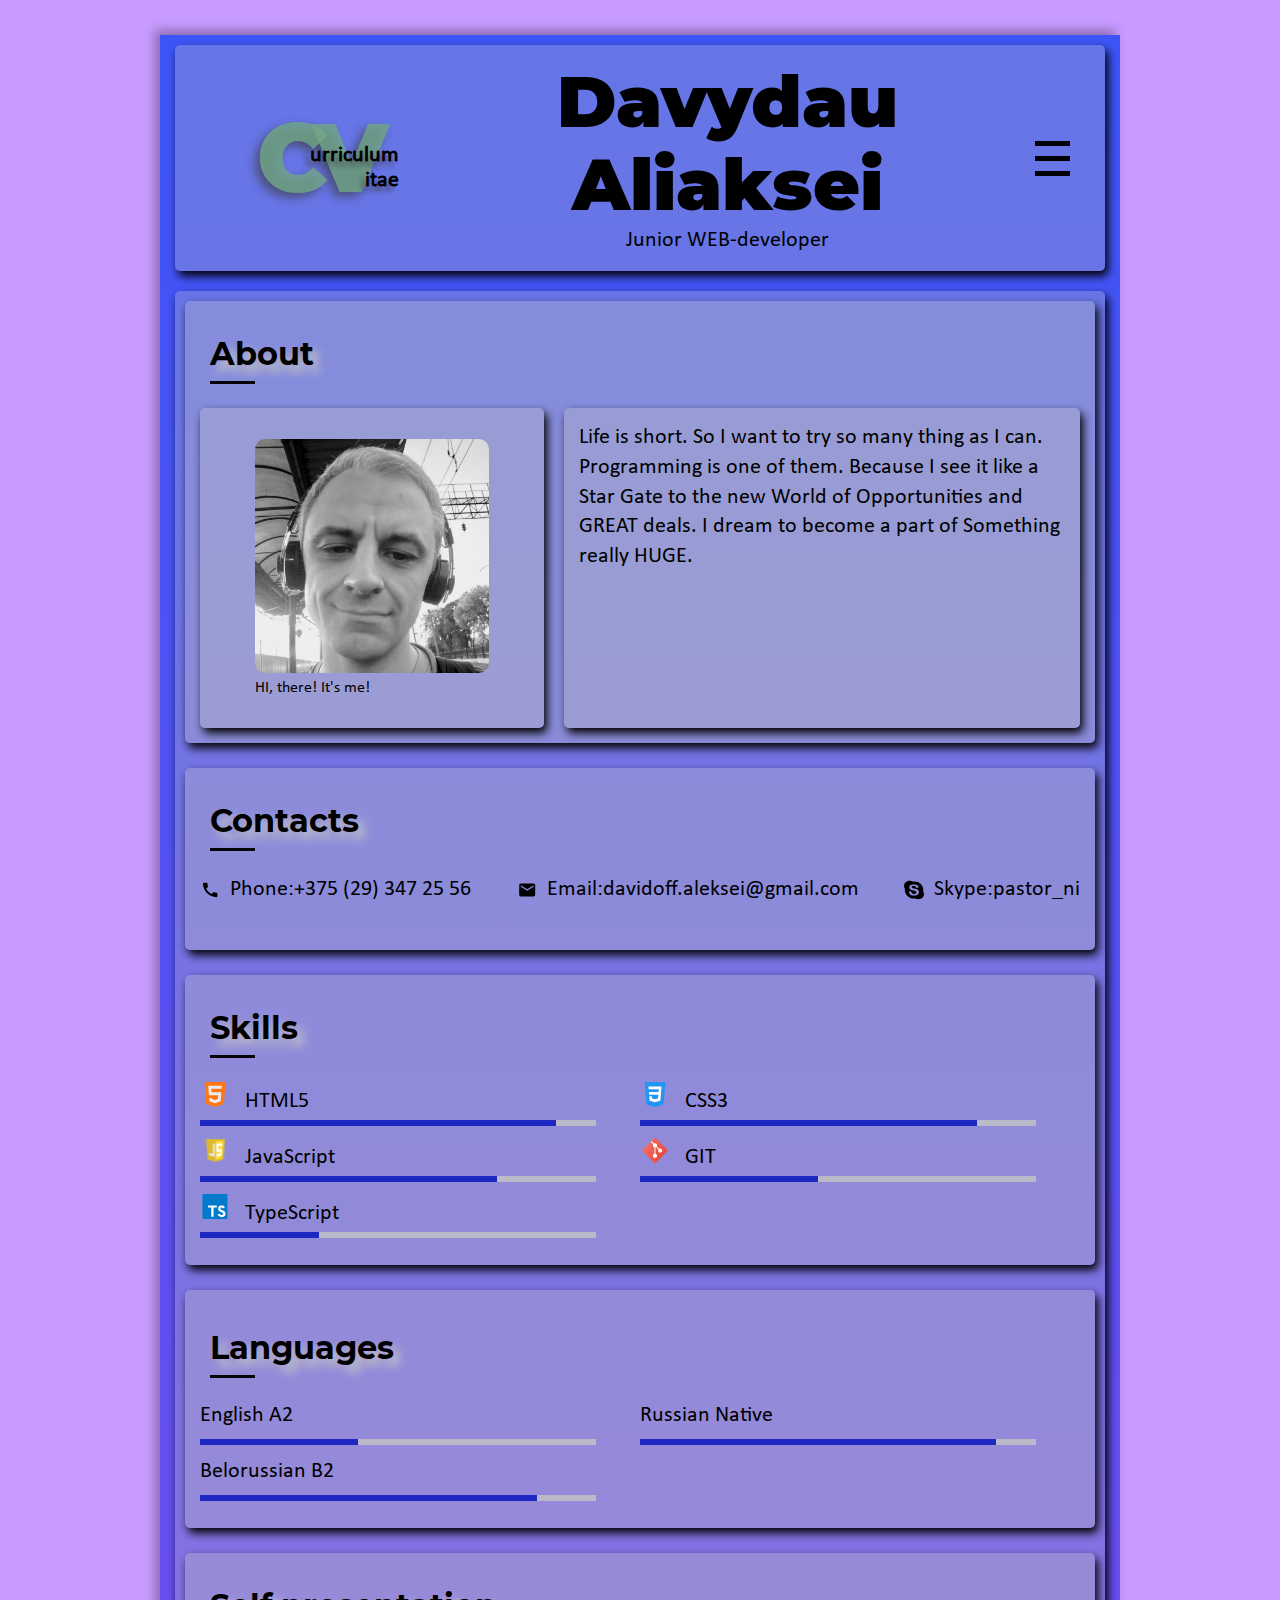
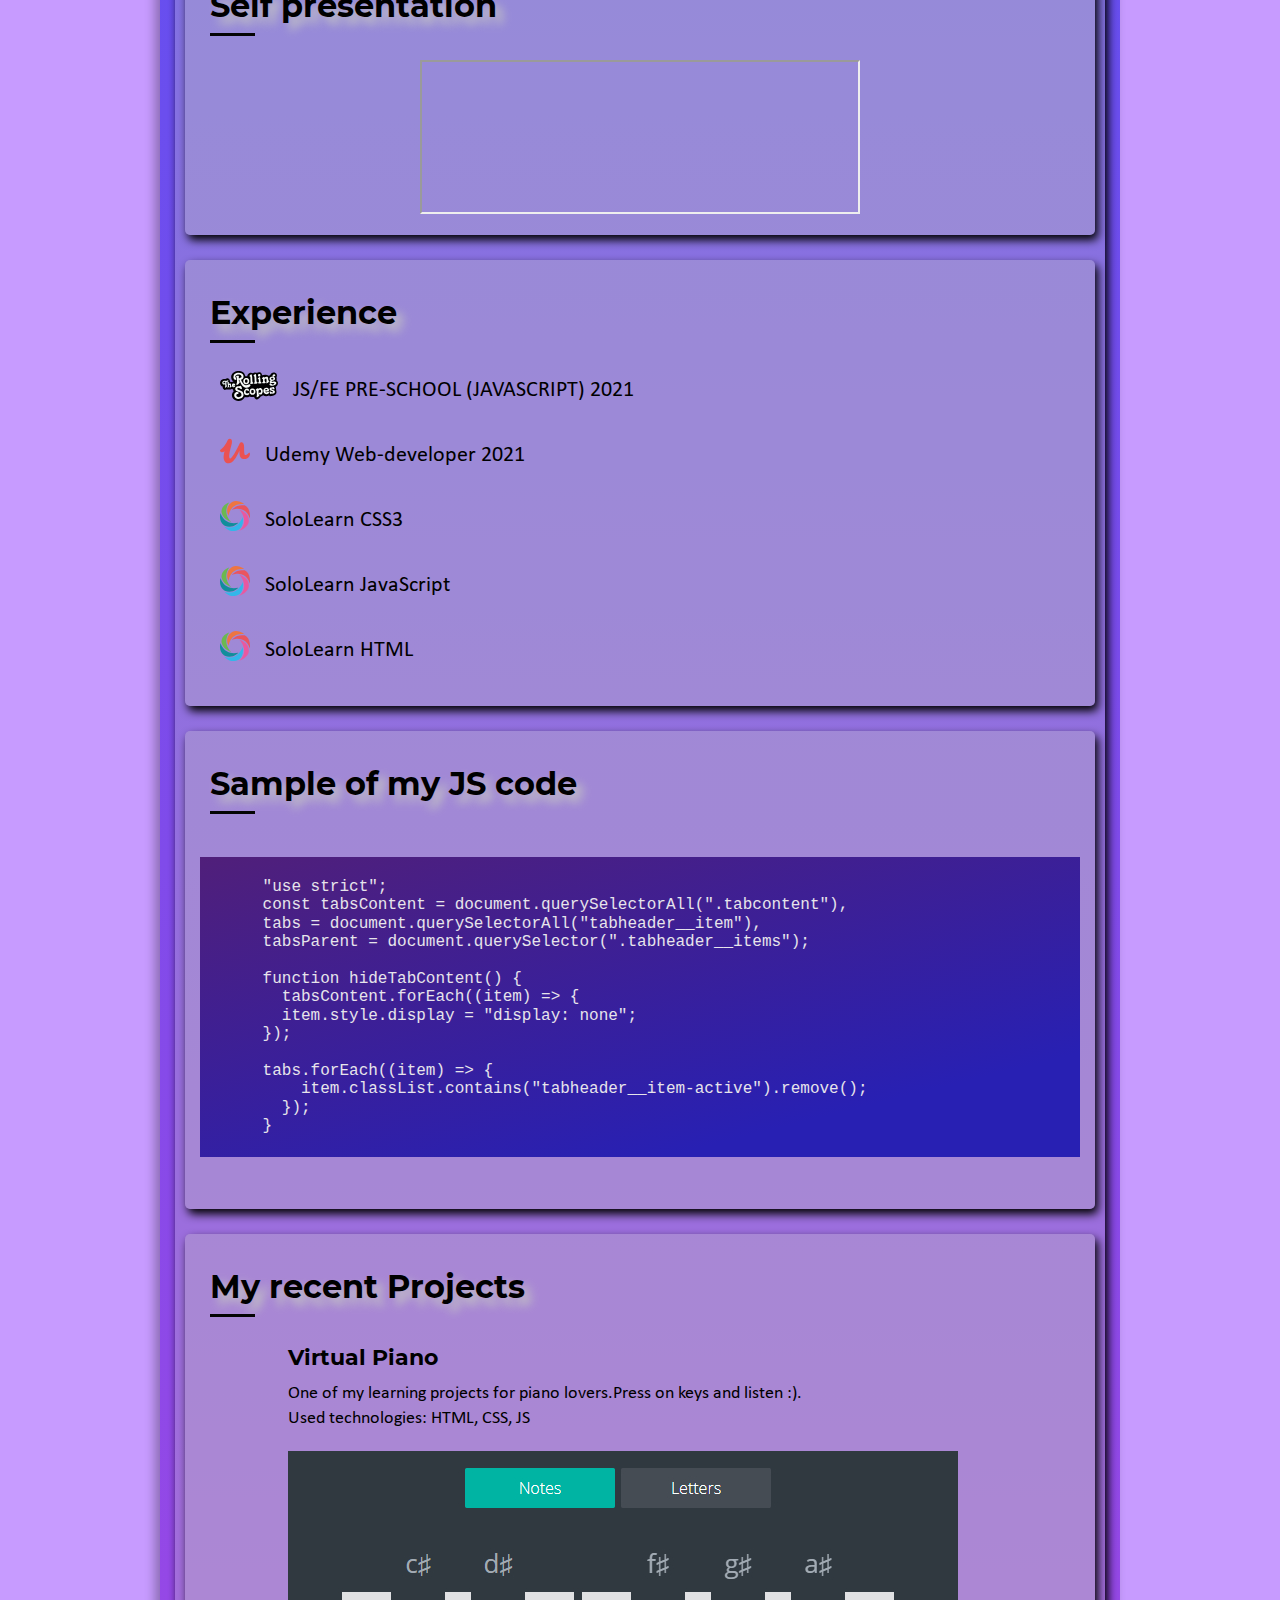
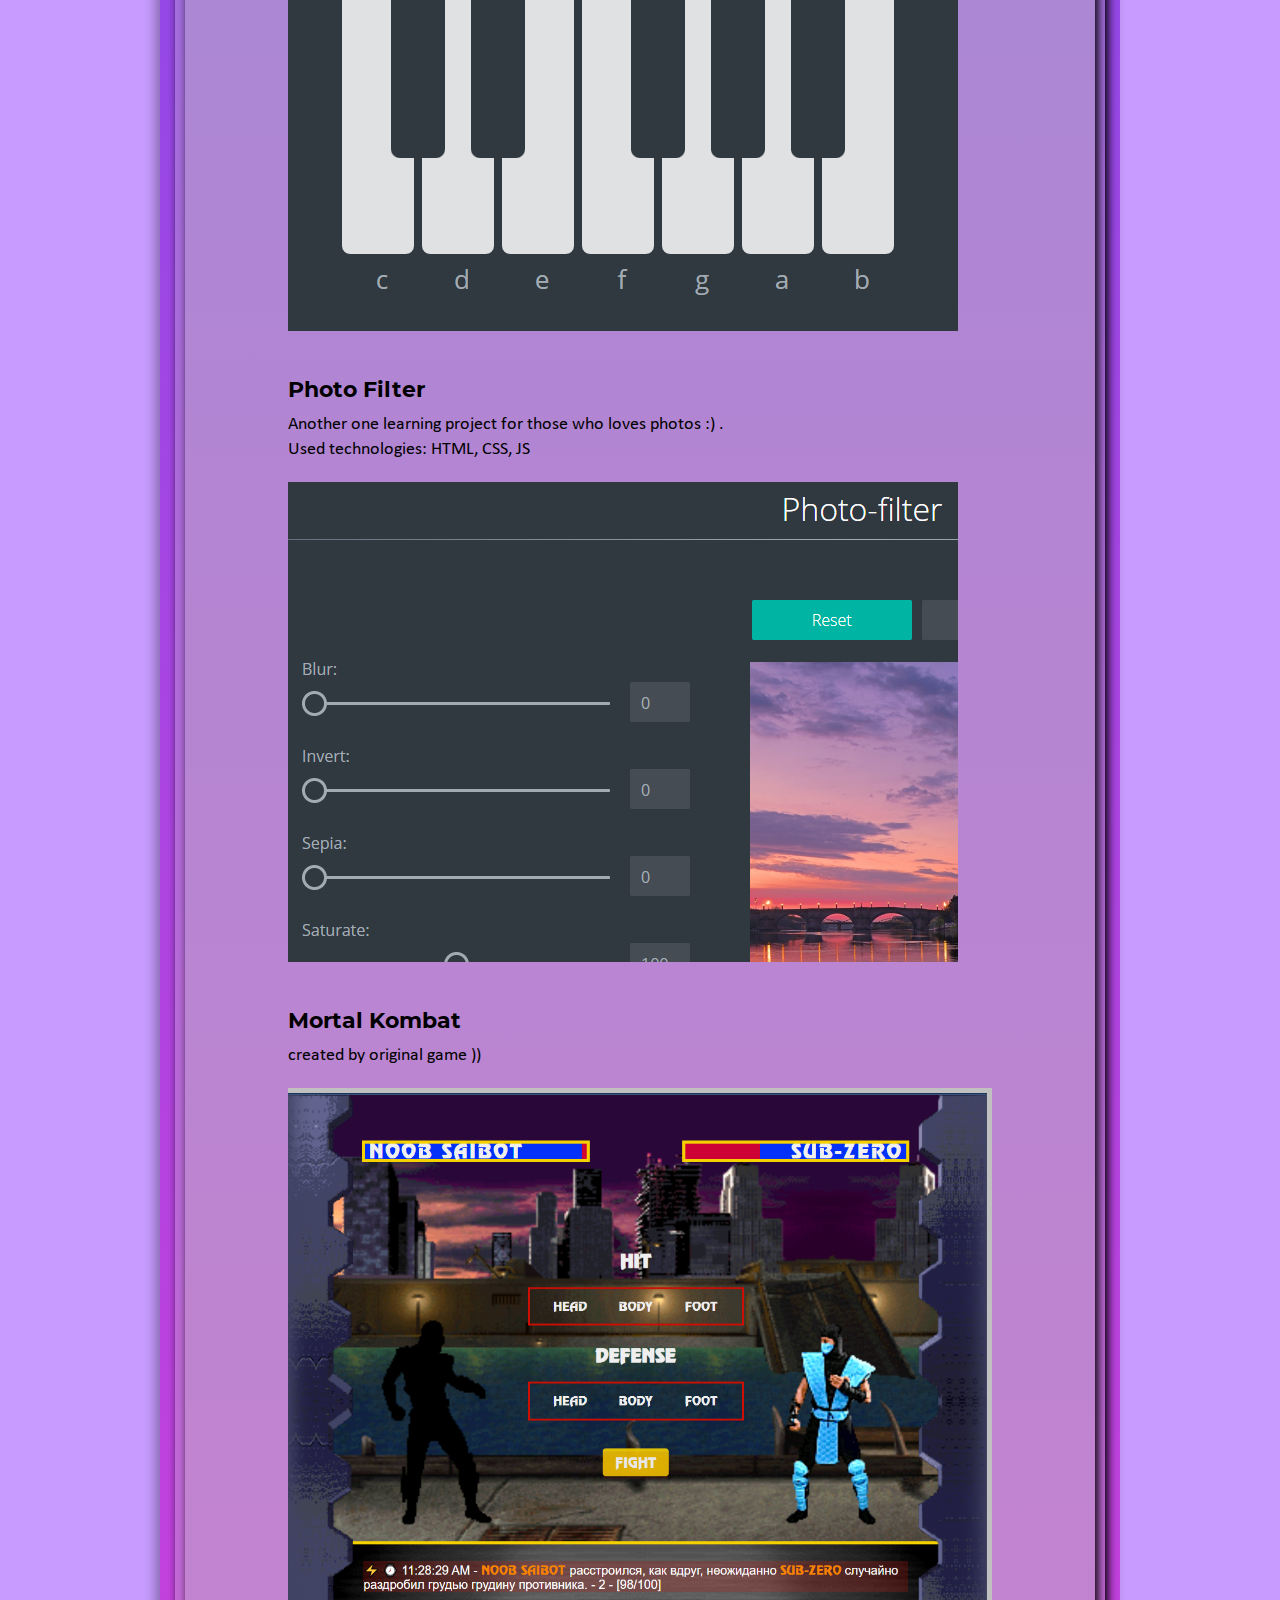
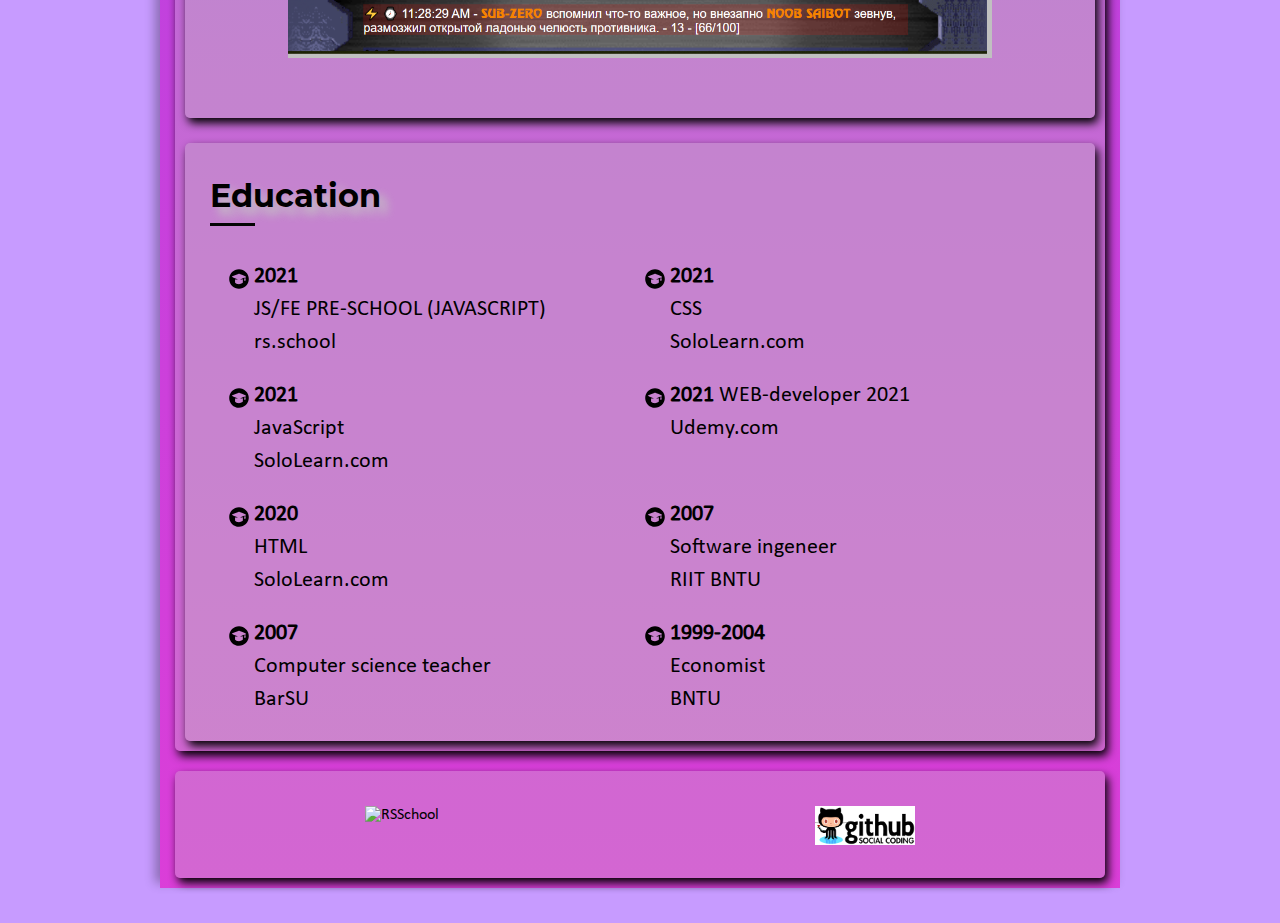
==== index.html @ 76b81a3f "fix: fix smooth behavior of html and add a new project to portfolio" ====
<!DOCTYPE html>
<html lang="en">

<head>
  <meta charset="UTF-8">
  <meta http-equiv="X-UA-Compatible" content="IE=edge">
  <meta name="viewport" content="width=device-width, initial-scale=1.0">
  <link rel="stylesheet" href="css/fonts.css">
  <link rel="stylesheet" href="css/normalize.css">
  <link rel="stylesheet" href="css/style.css">
  <link rel="stylesheet" href="css/gradient-dark.min.css">
  <title>Curriculum Vitae</title>

</head>

<body>
  <div class="content">
    <header class="header block">
      <div class="header__logo logo">
        <div class="logo__logo" id="home">CV</div>
        <div class="logo__wrapper">
          <div class="logo__text">urriculum</div>
          <div class="logo__text">itae</div>
        </div>
      </div>
      <div class="header__wrapper">
        <h1 class="cv__name">Davydau Aliaksei</h1>
        <div class="cv__position">Junior WEB-developer</div>
      </div>
      <div class="burger">
        <div class="burger__line" id="up"></div>
        <div class="burger__line" id="mid"></div>
        <div class="burger__line" id="down"></div>
      </div>
      <div class="layer hide">
        <nav class="nav">
          <ul class="nav-menu menu">
            <li class="menu__item"><a href="#about" class="menu__link">About</a></li>
            <li class="menu__item"><a href="#contacts" class="menu__link">Contacts</a></li>
            <li class="menu__item"><a href="#skills" class="menu__link">Skills</a></li>
            <li class="menu__item"><a href="#lang" class="menu__link">Languages</a></li>
            <li class="menu__item"><a href="#video" class="menu__link">Self-presentation</a></li>
            <li class="menu__item"><a href="#exp" class="menu__link">Experience</a></li>
            <li class="menu__item"><a href="#sample" class="menu__link">Sample of my code</a></li>
            <li class="menu__item"><a href="#projects" class="menu__link">My projects</a></li>
            <li class="menu__item"><a href="#edu" class="menu__link">Education</a></li>
            
          </ul>
        </nav>
      </div>
    </header>
    <div class="content__wrapper">
      <main class="main block">

        <section class="about block" id="about">
          <h2>About</h2>
          <div class="about__wrapper">
            <div class="about__photo block">
              <figure>
                <img src="./assets/img/photo.jpg" alt="candidate photo" class="photo">
                <figcaption>HI, there! It's me!</figcaption>
                </figure>
            </div>
            <div class="about__text block">
              Life is short. So I want to try so many thing as I can.
              Programming is one of them. Because I see it like a Star Gate to the new World of Opportunities and GREAT
              deals. I dream to become a part of Something really HUGE.
            </div>
          </div>
        </section>
        <section class="contacts block" id="contacts">
          <h2>Contacts</h2>
          <div class="contacts__content">
            <ul class="contacts__list">
              <li class="contacts__item">
                <img src="./assets/svg/contacts/mdi_call.svg" alt="Phone">
                Phone: 
                <a href="callto:375293472556">+375 (29) 347 25 56</a>
              </li>
              <li class="contacts__item"> <img src="./assets/svg/contacts/mdi_mail.svg" alt="Email">Email:<a
                  href="mailto:davidoff.aleksei@gmail.com">davidoff.aleksei@gmail.com</a></li>
              <li class="contacts__item"> <img src="./assets/img/contacts/skype.svg" alt="skype"> Skype: <a
                  href="skype:pastor_ni">pastor_ni</a></li>
            </ul>
          </div>
        </section>
        <section class="skills block" id="skills">
          <h2>Skills</h2>
          <ul class="skills__list">
            <li class="skills__item">
              <div class="skills__name">
                <img src="./assets/svg/skills/HTML5.svg" alt="HTML">
                HTML5
              </div>
              <div class="skills__box">
                <div class="skills__progress" id="HTML"></div>
              </div>
            </li>
            <li class="skills__item">
              <div class="skills__name">
                <img src="./assets/svg/skills/css3.svg" alt="CSS"> CSS3
              </div>
              <div class="skills__box">
                <div class="skills__progress" id="CSS"></div>
              </div>
            </li>
            <li class="skills__item">
              <div class="skills__name">
                <img src="./assets/svg/skills/javascript.svg" alt="JavaScript"> JavaScript
              </div>
              <div class="skills__box">
                <div class="skills__progress" id="JS"></div>
              </div>
            </li>
            <li class="skills__item">
              <div class="skills__name">
                <img src="./assets/svg/skills/git.svg" alt="git"> GIT
              </div>
              <div class="skills__box">
                <div class="skills__progress" id="GIT"></div>
              </div>
            </li>
            <li class="skills__item">
              <div class="skills__name">
                <img src="./assets/svg/skills/typescript-icon.svg" alt="TypeSript">
                TypeScript
              </div>
              <div class="skills__box">
                <div class="skills__progress" id="TS"></div>
              </div>
            </li>
          </ul>
        </section>
        <section class="lang block" id="lang">
          <h2 class="lang">Languages</h2>
          <ul class="lang__list">
            <li class="lang__item">
              <div class="lang__name">
                English A2
              </div>
              <div class="lang__box">
                <div class="lang__progress" id="eng">
                </div>
              </div>
            </li>
            <li class="lang__item">
              <div class="lang__name">
                Russian Native
              </div>
              <div class="lang__box">
                <div class="lang__progress" id="rus">
                </div>
              </div>
            </li>
            <li class="lang__item">
              <div class="lang__name">
                Belorussian B2
              </div>
              <div class="lang__box">
                <div class="lang__progress" id="by">
                </div>
              </div>
            </li>
          </ul>
        </section>
        <div class="video block" id="video">
          <h2>Self presentation</h2>
          <div class="video__wrapper">
            <iframe src="https://www.youtube.com/embed/jfCwBzYRBTM" title="YouTube video player"
              allow="accelerometer; autoplay; clipboard-write; encrypted-media; gyroscope; picture-in-picture"
              allowfullscreen class="video__player"></iframe>
          </div>
        </div>
        <section class="exp block" id="exp">
          <h2>Experience</h2>
          <ul class="exp__list">
            <li class="exp__item">
              <div class="exp__logo"><a href="https://app.rs.school/certificate/i8wdu89i">
                  <img src="./assets/svg/exp/RSSchool.svg" alt="Rolling Scopes School">
                </a></div>
              <div class="exp__descr">
                <a href="https://app.rs.school/certificate/i8wdu89i">
                  JS/FE PRE-SCHOOL (JAVASCRIPT)
                  2021</a>
              </div>
            </li>
            <li class="exp__item">
              <div class="exp__logo">
                <a href="https://www.udemy.com/certificate/UC-ecabe547-5f24-4ce6-9151-622a8b818168/">
                  <img src="./assets/svg/exp/udemy-icon.svg" alt="Udemy"></a></div>
              <div class="exp__descr">
                <a href="https://www.udemy.com/certificate/UC-ecabe547-5f24-4ce6-9151-622a8b818168/">Udemy Web-developer 2021</a>
              </div>
            </li>
            <li class="exp__item">
              <div class="exp__logo"><a href="https://www.sololearn.com/Certificate/1023-1454521/jpg/">
                  <img src="./assets/svg/exp/sololearn.svg" alt="SoloLearn"></a></div>
              <div class="exp__descr">
                <a href="https://www.sololearn.com/Certificate/1023-1454521/jpg/">
                  SoloLearn CSS3</a>
              </div>
              </li>
              <li class="exp__item">
                <div class="exp__logo"><a href="https://www.sololearn.com/certificates/course/en/1454521/1024/landscape/png">
                    <img src="./assets/svg/exp/sololearn.svg" alt="SoloLearn"></a></div>
                <div class="exp__descr">
                  <a href="https://www.sololearn.com/certificates/course/en/1454521/1024/landscape/png">
                    SoloLearn JavaScript</a>
                </div>
                </li>
                <li class="exp__item">
                <div class="exp__logo"><a href="https://www.sololearn.com/Certificate/1014-1454521/jpg/">
                    <img src="./assets/svg/exp/sololearn.svg" alt="SoloLearn"></a></div>
                <div class="exp__descr">
                  <a href="https://www.sololearn.com/Certificate/1014-1454521/jpg/">
                    SoloLearn HTML</a>
                </div>
            </li>
            </ul>
        </section>
        <section class="example block" id="sample">
          <h2>Sample of my JS code</h2>
          <div class="my-code">
            <pre>
  <code class="hljs">
      "use strict";
      const tabsContent = document.querySelectorAll(".tabcontent"),
      tabs = document.querySelectorAll("tabheader__item"),
      tabsParent = document.querySelector(".tabheader__items");
      
      function hideTabContent() {
        tabsContent.forEach((item) => {
        item.style.display = "display: none";
      });
      
      tabs.forEach((item) => {
          item.classList.contains("tabheader__item-active").remove();
        });
      }
  </code>
  </pre>
          </div>
        </section>
        <section class="projects block" id="projects">
          <h2>My recent Projects</h2>
          <div class="project__card">
            <h3 class="project__name">Virtual Piano</h3>
            <div class="project__descr">One of my learning projects for piano lovers.Press on keys and listen :). <br>
              Used technologies: HTML, CSS, JS</div>
            <div class="project__screenshot">
              <a href="https://rolling-scopes-school.github.io/davidoff-a-JSFE2021Q1/virtual-piano/
">
                <img src="./assets/img/projects/vp.png" alt="virtual piano" class="project__img">
              </a>
            </div>
          </div>
          <div class="project__card">
            <h3 class="project__name">Photo Filter</h3>
            <div class="project__descr">Another one learning project for those who loves photos :) . <br> Used
              technologies: HTML, CSS, JS</div>
            <div class="project__screenshot">
              <a href="https://rolling-scopes-school.github.io/davidoff-a-JSFE2021Q1/photo-filter/">
                <img src="./assets/img/projects/pf.png" alt="Photo Filter" class="project__img">
              </a>
            </div>
          </div>
          <div class="project__card">
            <h3 class="project__name">Mortal Kombat</h3>
            <div class="project__descr">created by original game ))</div>
            <div class="project__screenshot">
              <a href="https://mortal-kombat-davidoff-a.netlify.app/">
                <img src="./assets/img/projects/mk.png" alt="online fighting Mortal Kombat" class="project__img">
              </a>
            </div>
          </div>
        </section>
        <section class="edu block" id="edu">
          <h2>Education</h2>
          <ul class="edu__list">
            <li class="edu__item">
              <span>2021</span> <br>
              JS/FE PRE-SCHOOL (JAVASCRIPT) <br>
              <a href="https://rs.school/">rs.school</a>
            </li>
            <li class="edu__item">
              <span>2021</span> <br>
              CSS <br>
              <a href="SoloLearn.com">SoloLearn.com</a>
            </li>
            <li class="edu__item">
              <span>2021</span> <br>
              JavaScript <br>
              <a href="SoloLearn.com">SoloLearn.com</a>
            </li>
            <li class="edu__item">
              <span>2021</span>
              WEB-developer 2021 <br>
              <a href="udemy.com">Udemy.com</a>
            </li>
            <li class="edu__item">
              <span>2020</span><br>
              HTML <br>
              <a href="SoloLearn.com">SoloLearn.com</a>
            </li>
            <li class="edu__item">
              <span>2007</span><br>
              Software ingeneer <br>
              RIIT BNTU
            </li>
            <li class="edu__item">
              <span>2007</span><br>
              Computer science teacher <br>
              <a href="https://barsu.by/">BarSU</a>
            </li>
            <li class="edu__item">
              <span>1999-2004</span><br>
              Economist <br>
              <a href="http://www.bntu.by/">BNTU</a>
            </li>
          </ul>
        </section>

      </main>
    </div>

    <footer class="footer block">
      <div class="footer__wrapper">
        <div class="social">
          <a href="https://rs.school/js/">
            <img src="https://rs.school/images/rs_school_js.svg" alt="RSSchool">
          </a>
        </div>
        <div class="social">
          <a href="https://github.com/davidoff-a">
            <img src="./assets/img/github.png" alt="github davidoff profile">
          </a>
        </div>
      </div>
    </footer>
  </div>
  <div class="back hide">
    <a href="#home">
      <img src="./assets/img/up-arrow.png" alt="arrow">
    </a>
  </div>
  <script src="https://cdnjs.cloudflare.com/ajax/libs/highlight.js/11.2.0/highlight.min.js"></script>
  <!-- and it's easy to individually load additional languages -->
  <script src="https://cdnjs.cloudflare.com/ajax/libs/highlight.js/11.2.0/languages/go.min.js"></script>
  <script>hljs.highlightAll();</script>
  <script src="./js/app.js"></script>
</body>

</html>
---- css/fonts.css ----
/* montserrat-regular - latin */
@font-face {
  font-family: 'Montserrat';
  font-style: normal;
  font-weight: 400;
  src: url('../assets/fonts/montserrat-v18-latin-regular.eot'); /* IE9 Compat Modes */
  src: local(''),
       url('../assets/fonts/montserrat-v18-latin-regular.eot?#iefix') format('embedded-opentype'), /* IE6-IE8 */
       url('../assets/fonts/montserrat-v18-latin-regular.woff2') format('woff2'), /* Super Modern Browsers */
       url('../assets/fonts/montserrat-v18-latin-regular.woff') format('woff'), /* Modern Browsers */
       url('../assets/fonts/montserrat-v18-latin-regular.ttf') format('truetype'), /* Safari, Android, iOS */
       url('../assets/fonts/montserrat-v18-latin-regular.svg#Montserrat') format('svg'); /* Legacy iOS */
}
/* montserrat-500 - latin */
@font-face {
  font-family: 'Montserrat';
  font-style: normal;
  font-weight: 500;
  src: url('../assets/fonts/montserrat-v18-latin-500.eot'); /* IE9 Compat Modes */
  src: local(''),
       url('../assets/fonts/montserrat-v18-latin-500.eot?#iefix') format('embedded-opentype'), /* IE6-IE8 */
       url('../assets/fonts/montserrat-v18-latin-500.woff2') format('woff2'), /* Super Modern Browsers */
       url('../assets/fonts/montserrat-v18-latin-500.woff') format('woff'), /* Modern Browsers */
       url('../assets/fonts/montserrat-v18-latin-500.ttf') format('truetype'), /* Safari, Android, iOS */
       url('../assets/fonts/montserrat-v18-latin-500.svg#Montserrat') format('svg'); /* Legacy iOS */
}
/* montserrat-600 - latin */
@font-face {
  font-family: 'Montserrat';
  font-style: normal;
  font-weight: 600;
  src: url('../assets/fonts/montserrat-v18-latin-600.eot'); /* IE9 Compat Modes */
  src: local(''),
       url('../assets/fonts/montserrat-v18-latin-600.eot?#iefix') format('embedded-opentype'), /* IE6-IE8 */
       url('../assets/fonts/montserrat-v18-latin-600.woff2') format('woff2'), /* Super Modern Browsers */
       url('../assets/fonts/montserrat-v18-latin-600.woff') format('woff'), /* Modern Browsers */
       url('../assets/fonts/montserrat-v18-latin-600.ttf') format('truetype'), /* Safari, Android, iOS */
       url('../assets/fonts/montserrat-v18-latin-600.svg#Montserrat') format('svg'); /* Legacy iOS */
}
/* montserrat-700 - latin */
@font-face {
  font-family: 'Montserrat';
  font-style: normal;
  font-weight: 700;
  src: url('../assets/fonts/montserrat-v18-latin-700.eot'); /* IE9 Compat Modes */
  src: local(''),
       url('../assets/fonts/montserrat-v18-latin-700.eot?#iefix') format('embedded-opentype'), /* IE6-IE8 */
       url('../assets/fonts/montserrat-v18-latin-700.woff2') format('woff2'), /* Super Modern Browsers */
       url('../assets/fonts/montserrat-v18-latin-700.woff') format('woff'), /* Modern Browsers */
       url('../assets/fonts/montserrat-v18-latin-700.ttf') format('truetype'), /* Safari, Android, iOS */
       url('../assets/fonts/montserrat-v18-latin-700.svg#Montserrat') format('svg'); /* Legacy iOS */
}
/* montserrat-800 - latin */
@font-face {
  font-family: 'Montserrat';
  font-style: normal;
  font-weight: 800;
  src: url('../assets/fonts/montserrat-v18-latin-800.eot'); /* IE9 Compat Modes */
  src: local(''),
       url('../assets/fonts/montserrat-v18-latin-800.eot?#iefix') format('embedded-opentype'), /* IE6-IE8 */
       url('../assets/fonts/montserrat-v18-latin-800.woff2') format('woff2'), /* Super Modern Browsers */
       url('../assets/fonts/montserrat-v18-latin-800.woff') format('woff'), /* Modern Browsers */
       url('../assets/fonts/montserrat-v18-latin-800.ttf') format('truetype'), /* Safari, Android, iOS */
       url('../assets/fonts/montserrat-v18-latin-800.svg#Montserrat') format('svg'); /* Legacy iOS */
}
/* montserrat-900 - latin */
@font-face {
  font-family: 'Montserrat';
  font-style: normal;
  font-weight: 900;
  src: url('../assets/fonts/montserrat-v18-latin-900.eot'); /* IE9 Compat Modes */
  src: local(''),
       url('../assets/fonts/montserrat-v18-latin-900.eot?#iefix') format('embedded-opentype'), /* IE6-IE8 */
       url('../assets/fonts/montserrat-v18-latin-900.woff2') format('woff2'), /* Super Modern Browsers */
       url('../assets/fonts/montserrat-v18-latin-900.woff') format('woff'), /* Modern Browsers */
       url('../assets/fonts/montserrat-v18-latin-900.ttf') format('truetype'), /* Safari, Android, iOS */
       url('../assets/fonts/montserrat-v18-latin-900.svg#Montserrat') format('svg'); /* Legacy iOS */
}

@font-face {
    font-family: 'Calibri Regular';
    src: url('../assets/fonts/Calibri.eot');
    src: url('../assets/fonts/Calibri.eot?#iefix') format('embedded-opentype'),
    url('../assets/fonts/Calibri.woff') format('woff'),
    url('../assets/fonts/Calibri.ttf') format('truetype');
    font-weight: normal;
    font-style: normal;
    }

    @font-face {
    font-family: 'Calibri Bold';
    src: url('../assets/fonts/Calibri-Bold.eot');
    src: url('../assets/fonts/Calibri-Bold.eot?#iefix') format('embedded-opentype'),
    url('../assets/fonts/Calibri-Bold.woff') format('woff'),
    url('../assets/fonts/Calibri-Bold.ttf') format('truetype');
    font-weight: normal;
    font-style: normal;
    }
---- css/style.css ----
* {
  font-family: "Calibri Regular", sans-serif;
  -webkit-box-sizing: border-box;
          box-sizing: border-box;
}

html {
  scroll-behavior: smooth;
}

ul {
  list-style-type: none;
}

h1,
h2,
h3,
h4,
h5,
h6,
ul,
ol,
pre {
  margin: 0;
  padding: 0;
}

code {
  max-width: 100%;
  overflow: auto;
}

code,
pre,
pre code {
  white-space: pre-wrap;
  word-break: break-all;
}

h2 {
  position: relative;
  margin: 20px 10px 35px 10px;
  font-family: Montserrat;
  font-size: 32px;
  text-shadow: 7px 7px 10px #c4c4c4;
}

h2:before {
  content: "";
  position: absolute;
  top: 45px;
  left: 0;
  width: 45px;
  height: 3px;
  background-color: #040404;
}

@media (max-width: 500px) {
  h2:before {
    display: none;
  }
}

a {
  color: black;
  text-decoration: none;
}

body {
  background-color: rgba(162, 89, 255, 0.6);
  padding: 35px;
  min-height: 100vh;
}

.content {
  display: -webkit-box;
  display: -ms-flexbox;
  display: flex;
  -webkit-box-orient: vertical;
  -webkit-box-direction: normal;
      -ms-flex-direction: column;
          flex-direction: column;
  -webkit-box-pack: justify;
      -ms-flex-pack: justify;
          justify-content: space-between;
  background: -webkit-gradient(linear, left top, left bottom, from(rgba(3, 56, 244, 0.71)), to(rgba(224, 37, 206, 0.79)));
  background: linear-gradient(rgba(3, 56, 244, 0.71), rgba(224, 37, 206, 0.79));
  min-height: 100%;
  max-width: 960px;
  margin: 0 auto;
  min-width: 320px;
  -webkit-box-shadow: -5px -5px 10px rgba(0, 0, 0, 0.3);
          box-shadow: -5px -5px 10px rgba(0, 0, 0, 0.3);
}

.block {
  background: rgba(196, 196, 196, 0.3);
  border-radius: 5px;
  padding: 15px;
  -webkit-box-shadow: 3px 5px 10px #000;
          box-shadow: 3px 5px 10px #000;
}

.main {
  -webkit-box-flex: 1;
      -ms-flex: 1 1 85%;
          flex: 1 1 85%;
  margin: 10px 15px;
  height: 100%;
  padding: 10px;
}

.header {
  display: -webkit-box;
  display: -ms-flexbox;
  display: flex;
  -webkit-box-pack: justify;
      -ms-flex-pack: justify;
          justify-content: space-between;
  -webkit-box-align: center;
      -ms-flex-align: center;
          align-items: center;
  -webkit-box-flex: 0;
      -ms-flex: 0 0 104px;
          flex: 0 0 104px;
  margin: 10px 15px;
}

.header__logo {
  position: relative;
  -webkit-box-flex: 0;
      -ms-flex: 0 0 15%;
          flex: 0 0 15%;
  padding: 15px;
  min-width: 250px;
}

.block {
  background: rgba(196, 196, 196, 0.3);
  border-radius: 5px;
}

.logo__wrapper {
  position: absolute;
  top: 55px;
  left: 120px;
  text-align: right;
}

.logo__logo {
  text-align: center;
  font-size: 96px;
  font-weight: 900;
  font-family: Montserrat;
  letter-spacing: -15px;
  color: rgba(112, 168, 134, 0.8);
  text-shadow: -5px 5px 10px rgba(56, 56, 56, 0.6);
}

.logo__text {
  font-size: 22px;
  line-height: 25px;
  font-weight: bold;
  text-shadow: -5px 5px 5px rgba(56, 56, 56, 0.6);
}

.header__wrapper {
  -webkit-box-flex: 1;
      -ms-flex: 1 1 85%;
          flex: 1 1 85%;
}

.cv__name {
  font-size: 72px;
  font-family: Montserrat;
  font-weight: 900;
  text-transform: capitalize;
  text-align: center;
}

.cv__position {
  font-size: 22px;
  line-height: 140%;
  text-align: center;
}

.layer {
  position: fixed;
  top: 0;
  left: 0;
  z-index: 10;
  width: 100%;
  height: 100%;
  overflow: hidden;
  background-color: rgba(0, 0, 0, 0.5);
}

.nav {
  position: absolute;
  top: 260px;
  right: 13%;
  width: 30%;
  padding: 15px;
  background-color: #c4c4c4;
  border-radius: 5px;
  z-index: 1050;
}

.nav__menu {
  display: -webkit-box;
  display: -ms-flexbox;
  display: flex;
  -ms-flex-pack: distribute;
      justify-content: space-around;
  -webkit-box-align: center;
      -ms-flex-align: center;
          align-items: center;
  width: 100%;
  -webkit-box-orient: vertical;
  -webkit-box-direction: normal;
      -ms-flex-direction: column;
          flex-direction: column;
  -webkit-box-align: end;
      -ms-flex-align: end;
          align-items: flex-end;
  margin-left: 10px;
}

.menu__item {
  width: 90px;
  height: 25px;
  border-radius: 5px;
  margin: 5px;
  font-size: 24px;
  line-height: 142%;
  font-weight: 600;
  width: 100%;
  height: 40px;
  padding-left: 10px;
}

.menu__item:hover {
  background-color: rgba(64, 113, 247, 0.6);
  -webkit-transition: all 0.6s;
  transition: all 0.6s;
}

.burger {
  position: relative;
  display: -webkit-box;
  display: -ms-flexbox;
  display: flex;
  width: 35px;
  height: 35px;
  margin: 0 20px;
  -webkit-box-flex: 0;
      -ms-flex: 0 0 auto;
          flex: 0 0 auto;
  -webkit-box-orient: vertical;
  -webkit-box-direction: normal;
      -ms-flex-direction: column;
          flex-direction: column;
  -webkit-box-pack: justify;
      -ms-flex-pack: justify;
          justify-content: space-between;
  -webkit-box-align: center;
      -ms-flex-align: center;
          align-items: center;
}

.burger__line {
  -webkit-transform-origin: 50%, 50%;
          transform-origin: 50%, 50%;
  height: 5px;
  width: 100%;
  background-color: #000;
}

#up.close {
  position: absolute;
  top: 50%;
  /* transform-origin: 50%, 50%; */
  -webkit-transform: rotateZ(45deg);
          transform: rotateZ(45deg);
}

#down.close {
  position: absolute;
  top: 50%;
  -webkit-transform: rotateZ(-45deg);
          transform: rotateZ(-45deg);
}

#mid.close {
  display: none;
}

.about {
  min-height: 200px;
}

.about__wrapper {
  width: 100%;
  display: -webkit-box;
  display: -ms-flexbox;
  display: flex;
  -webkit-box-pack: justify;
      -ms-flex-pack: justify;
          justify-content: space-between;
  -webkit-box-align: stretch;
      -ms-flex-align: stretch;
          align-items: stretch;
}

.about__photo {
  -webkit-box-flex: 0;
      -ms-flex: 0 1 40%;
          flex: 0 1 40%;
  margin-right: 20px;
  -ms-flex-item-align: stretch;
      -ms-grid-row-align: stretch;
      align-self: stretch;
}

.about__photo img {
  max-width: 100%;
  height: auto;
  border-radius: 10px;
}

.about__text {
  padding: 15px;
  line-height: 135%;
  font-size: 22px;
  -webkit-box-flex: 1;
      -ms-flex: 1 1 60%;
          flex: 1 1 60%;
}

.contacts {
  margin-top: 25px;
}

.contacts__content {
  width: 100%;
  min-height: 60px;
  font-size: 22px;
}

.contacts__list {
  margin-top: 35px;
  display: -webkit-box;
  display: -ms-flexbox;
  display: flex;
  -webkit-box-pack: justify;
      -ms-flex-pack: justify;
          justify-content: space-between;
  -webkit-box-align: center;
      -ms-flex-align: center;
          align-items: center;
  -ms-flex-wrap: wrap;
      flex-wrap: wrap;
}

.contacts__item {
  display: -webkit-box;
  display: -ms-flexbox;
  display: flex;
  -webkit-box-pack: justify;
      -ms-flex-pack: justify;
          justify-content: space-between;
  -webkit-box-align: center;
      -ms-flex-align: center;
          align-items: center;
  -ms-flex-wrap: nowrap;
      flex-wrap: nowrap;
  line-height: 140%;
}

@media (max-width: 500px) {
  .contacts__item {
    -ms-flex-wrap: wrap;
        flex-wrap: wrap;
    -webkit-box-pack: start;
        -ms-flex-pack: start;
            justify-content: flex-start;
  }
}

.contacts__item img {
  width: 20px;
  height: 20px;
  margin-right: 10px;
  display: inline-block;
}

.contacts__item img::before {
  content: "";
  width: 25px;
  height: 25px;
}

.skills {
  width: 100%;
  margin-top: 25px;
  min-height: 150px;
}

.skills__list {
  display: -webkit-box;
  display: -ms-flexbox;
  display: flex;
  -webkit-box-pack: justify;
      -ms-flex-pack: justify;
          justify-content: space-between;
  -webkit-box-align: center;
      -ms-flex-align: center;
          align-items: center;
  -ms-flex-wrap: wrap;
      flex-wrap: wrap;
}

.skills__list:nth-child(2n+1) {
  margin-right: 20px;
}

.skills__item {
  margin-bottom: 12px;
  -webkit-box-flex: 0;
      -ms-flex: 0 1 50%;
          flex: 0 1 50%;
}

.skills__item img {
  width: 30px;
  height: 25px;
  display: inline-block;
  margin-right: 10px;
}

.skills__name {
  height: 30px;
  font-size: 22px;
  line-height: 140%;
}

.skills__box {
  width: 90%;
  height: 6px;
  margin-top: 8px;
  background-color: rgba(196, 196, 196, 0.8);
}

.skills__progress {
  height: 100%;
  background-color: #1d28c2;
}

#HTML {
  width: 90%;
}

#CSS {
  width: 85%;
}

#JS {
  width: 75%;
}

#GIT {
  width: 45%;
}

#TS {
  width: 30%;
}

.lang {
  width: 100%;
  margin-top: 25px;
  min-height: 35px;
}

.lang__list {
  display: -webkit-box;
  display: -ms-flexbox;
  display: flex;
  -webkit-box-pack: justify;
      -ms-flex-pack: justify;
          justify-content: space-between;
  -webkit-box-align: center;
      -ms-flex-align: center;
          align-items: center;
  -ms-flex-wrap: wrap;
      flex-wrap: wrap;
}

.lang__list:nth-child(2n + 1) {
  margin-right: 20px;
}

.lang__item {
  margin-bottom: 12px;
  -webkit-box-flex: 0;
      -ms-flex: 0 1 50%;
          flex: 0 1 50%;
}

.lang__name {
  height: 30px;
  font-size: 22px;
  line-height: 140%;
}

.lang__box {
  width: 90%;
  height: 6px;
  margin-top: 8px;
  background-color: rgba(196, 196, 196, 0.8);
}

.lang__progress {
  height: 100%;
  background-color: #1d28c2;
}

#eng {
  width: 40%;
}

#rus {
  width: 90%;
}

#by {
  width: 85%;
}

.video {
  margin-top: 25px;
  min-height: 150px;
}

.video__wrapper {
  width: 50%;
  margin: 0 auto;
}

.video__player {
  width: 100%;
  height: auto;
}

.exp {
  margin-top: 25px;
}

.exp__list {
  margin-left: 20px;
}

.exp__item {
  margin: 15px 0;
  height: 50px;
  display: -webkit-box;
  display: -ms-flexbox;
  display: flex;
  -webkit-box-pack: start;
      -ms-flex-pack: start;
          justify-content: flex-start;
  -webkit-box-align: center;
      -ms-flex-align: center;
          align-items: center;
  font-size: 22px;
  line-height: 140%;
}

.exp__item__logo {
  width: 100px;
}

.exp__item img {
  height: 30px;
  width: auto;
  display: inline-block;
  margin-right: 15px;
}

.example {
  margin-top: 25px;
}

.projects {
  margin-top: 25px;
  min-height: 200px;
}

.project__card {
  margin: 40px auto;
  width: 80%;
  min-height: 200px;
}

.project__name {
  margin: 10px 0;
  font-size: 22px;
  font-family: Montserrat;
}

.project__descr {
  width: 100%;
  font-size: 18px;
  line-height: 140%;
}

.project__screenshot {
  width: 100%;
  margin: 0 auto;
  margin-top: 20px;
  overflow: hidden;
}

.project__img {
  max-width: 100%;
  height: auto;
}

.edu {
  margin-top: 25px;
}

.edu__list {
  margin: 0 auto;
  width: 90%;
  display: -webkit-box;
  display: -ms-flexbox;
  display: flex;
  -webkit-box-pack: justify;
      -ms-flex-pack: justify;
          justify-content: space-between;
  -webkit-box-align: start;
      -ms-flex-align: start;
          align-items: start;
  -ms-flex-wrap: wrap;
      flex-wrap: wrap;
  font-size: 22px;
  line-height: 135%;
}

.edu__item {
  margin: 10px;
  line-height: 150%;
  -webkit-box-flex: 0;
      -ms-flex: 0 1 45%;
          flex: 0 1 45%;
}

.edu__item span {
  font-weight: bold;
  position: relative;
}

.edu__item span:before {
  content: "";
  width: 20px;
  height: 20px;
  position: absolute;
  top: 4px;
  left: -25px;
  background-image: url("../assets/svg/edu.svg");
}

.footer {
  -webkit-box-flex: 0;
      -ms-flex: 0 0 auto;
          flex: 0 0 auto;
  margin: 10px 15px;
}

.footer__wrapper {
  height: 100%;
  display: -webkit-box;
  display: -ms-flexbox;
  display: flex;
  -ms-flex-pack: distribute;
      justify-content: space-around;
  -webkit-box-align: center;
      -ms-flex-align: center;
          align-items: center;
}

.social {
  height: 37px;
  width: 100px;
  margin: 20px 0;
}

.social img {
  max-width: 100%;
  height: auto;
}

.back:hover {
  cursor: pointer;
}

.back:hover img {
  width: 100%;
  height: auto;
}

.back {
  width: 60px;
  height: 60px;
  border-radius: 100%;
  background-color: rgba(196, 196, 196, 0.6);
  position: fixed;
  bottom: 70px;
  right: 70px;
}

.back:hover {
  cursor: pointer;
}

.back img {
  width: 100%;
  height: auto;
}

.hide {
  display: none;
}

@media (max-width: 950px) {
  .cv__name {
    font-size: 36px;
  }
  .nav {
    width: 40%;
  }
  .nav__menu {
    /* display:none; */
    /*   
  justify-content: space-around;
  align-items: center;
  width: 100%; */
    -ms-flex-wrap: nowrap;
        flex-wrap: nowrap;
  }
  .menu__item {
    vertical-align: middle;
  }
  .burger {
    display: -webkit-box;
    display: -ms-flexbox;
    display: flex;
    margin: 0 20px 0 10px;
  }
}

@media (max-width: 850px) {
  .content__wrapper {
    -webkit-box-orient: vertical;
    -webkit-box-direction: normal;
        -ms-flex-direction: column;
            flex-direction: column;
  }
}

@media (max-width: 720px) {
  .header {
    -webkit-box-orient: vertical;
    -webkit-box-direction: normal;
        -ms-flex-direction: column;
            flex-direction: column;
  }
  .header__logo {
    padding: 0;
  }
  .logo__wrapper {
    top: 42px;
    left: 106px;
  }
  .cv__name {
    margin: 20px 10px 10px 10px;
  }
  .nav {
    top: 36%;
  }
  .burger {
    margin: 0 auto;
    margin-top: 15px;
  }
  .about__wrapper {
    -webkit-box-orient: vertical;
    -webkit-box-direction: normal;
        -ms-flex-direction: column;
            flex-direction: column;
  }
  .about__photo {
    width: 80%;
    margin: 0 auto;
  }
  .about__photo figcaption {
    display: inline-block;
    text-align: center;
  }
  .about__text {
    margin-top: 24px;
  }
}

@media (max-width: 430px) {
  body {
    padding: 0;
  }
  .content {
    -webkit-box-flex: 1;
        -ms-flex: 1 1 320px;
            flex: 1 1 320px;
  }
  .menu {
    top: 36%;
  }
  .nav {
    width: 80%;
    top: 45%;
  }
}

.hide {
  display: none;
}
/*# sourceMappingURL=style.css.map */
---- css/gradient-dark.min.css ----
pre code.hljs {
  display: block;
  overflow-x: auto;
  /* padding: 1em; */
}
code.hljs {
  padding: 3px 5px;
}
.hljs {
  background: #501f7a;
  background: linear-gradient(166deg, #501f7a 0, #2820b3 80%);
  color: #e7e4eb;
}
.hljs-subtr {
  color: #e7e4eb;
}
.hljs-comment,
.hljs-doctag,
.hljs-meta,
.hljs-quote {
  color: #af8dd9;
}
.hljs-attr,
.hljs-regexp,
.hljs-selector-id,
.hljs-selector-tag,
.hljs-tag,
.hljs-template-tag {
  color: #aefbff;
}
.hljs-bullet,
.hljs-params,
.hljs-selector-class {
  color: #f19fff;
}
.hljs-keyword,
.hljs-meta .hljs-keyword,
.hljs-section,
.hljs-symbol,
.hljs-type {
  color: #17fc95;
}
.hljs-addition,
.hljs-link,
.hljs-number {
  color: #c5fe00;
}
.hljs-string {
  color: #38c0ff;
}
.hljs-addition,
.hljs-attribute {
  color: #e7ff9f;
}
.hljs-template-variable,
.hljs-variable {
  color: #e447ff;
}
.hljs-built_in,
.hljs-class,
.hljs-formula,
.hljs-function,
.hljs-name,
.hljs-title {
  color: #ffc800;
}
.hljs-deletion,
.hljs-literal,
.hljs-selector-pseudo {
  color: #ff9e44;
}
.hljs-emphasis,
.hljs-quote {
  font-style: italic;
}
.hljs-keyword,
.hljs-params,
.hljs-section,
.hljs-selector-class,
.hljs-selector-id,
.hljs-selector-tag,
.hljs-strong,
.hljs-template-tag {
  font-weight: 700;
}
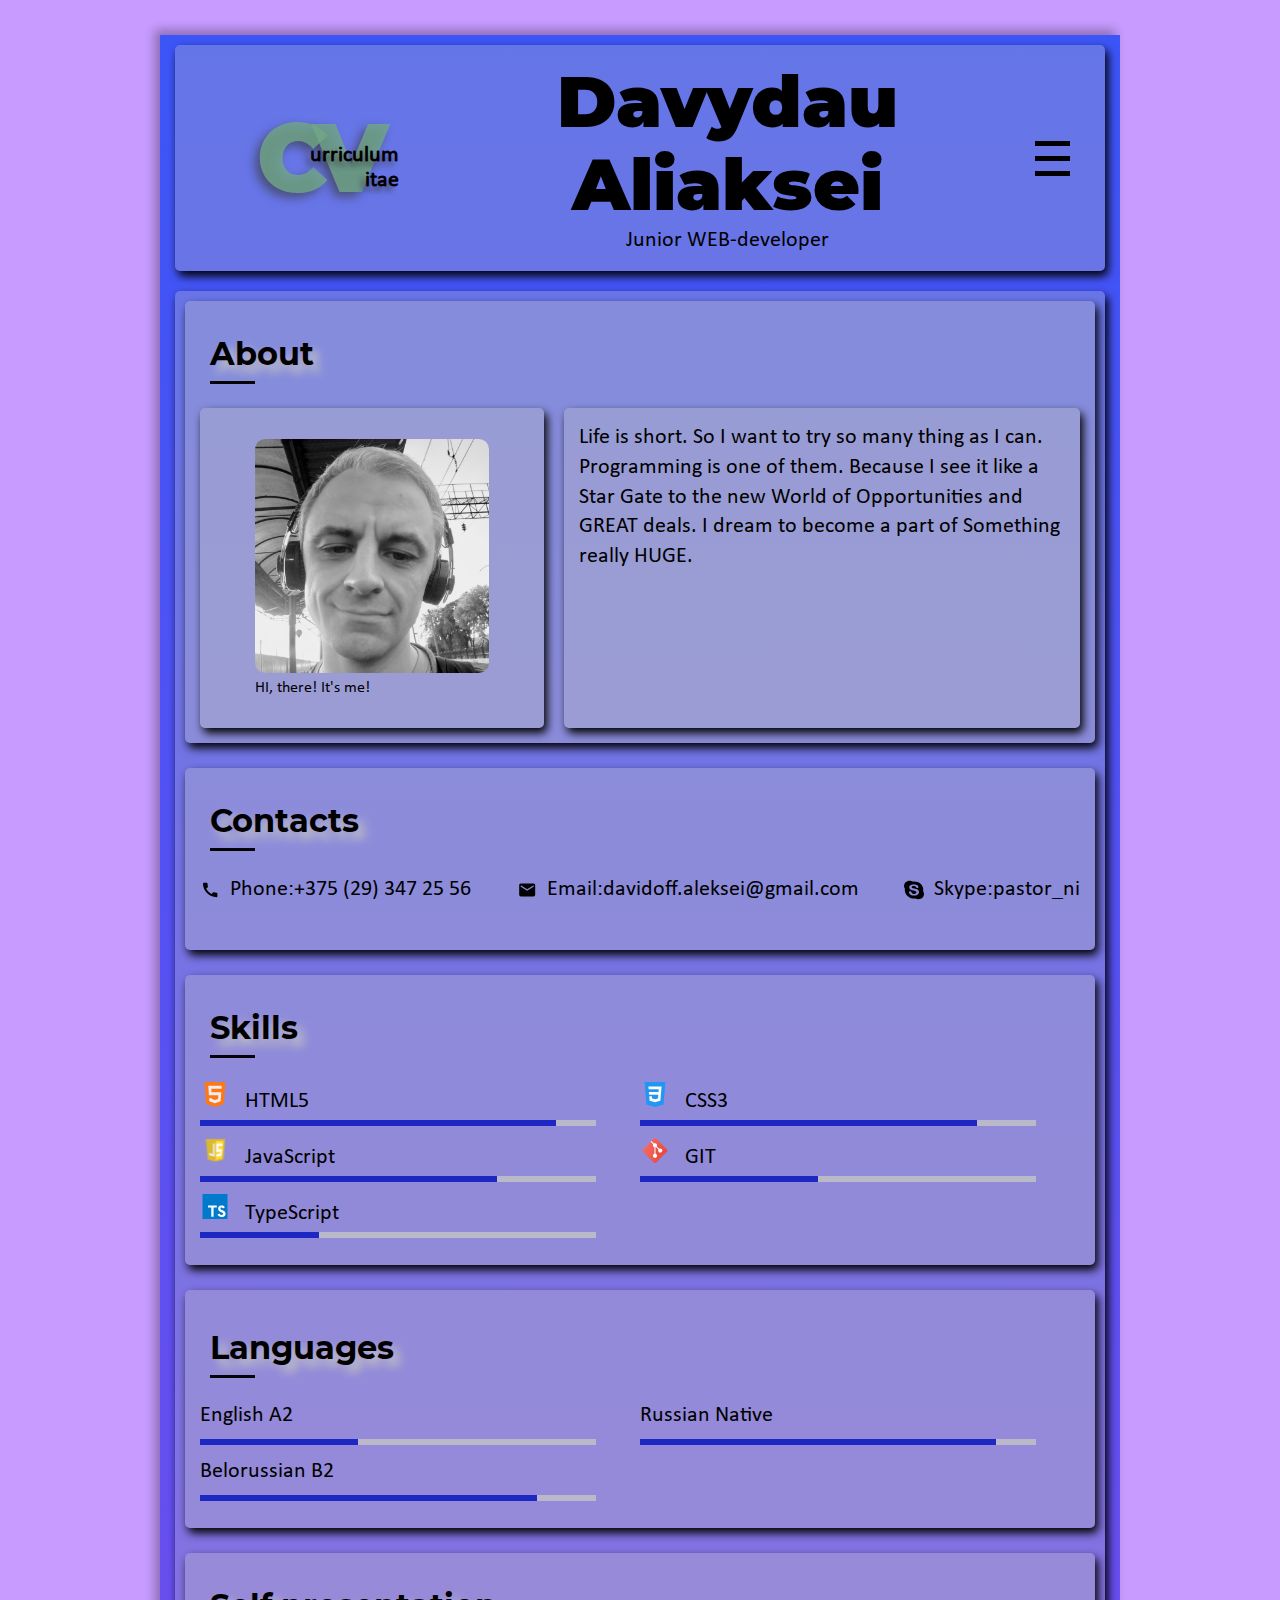
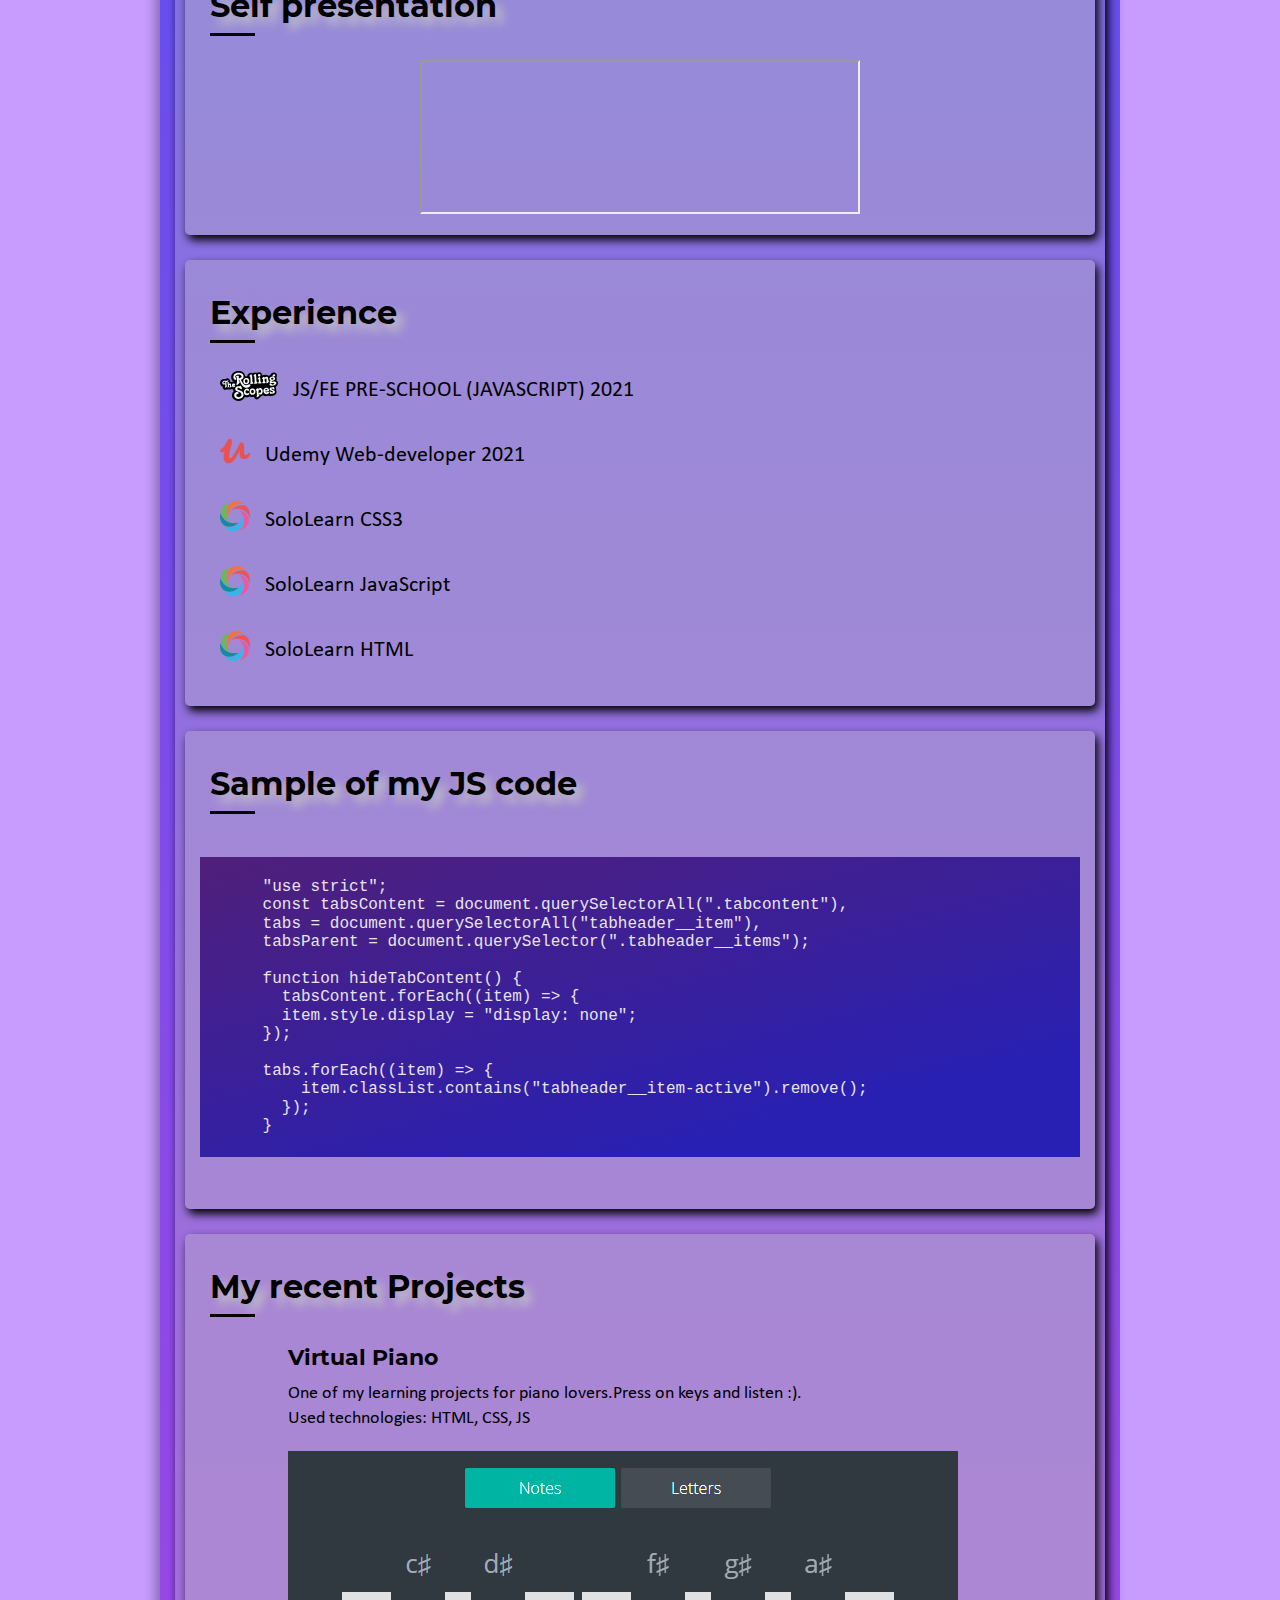
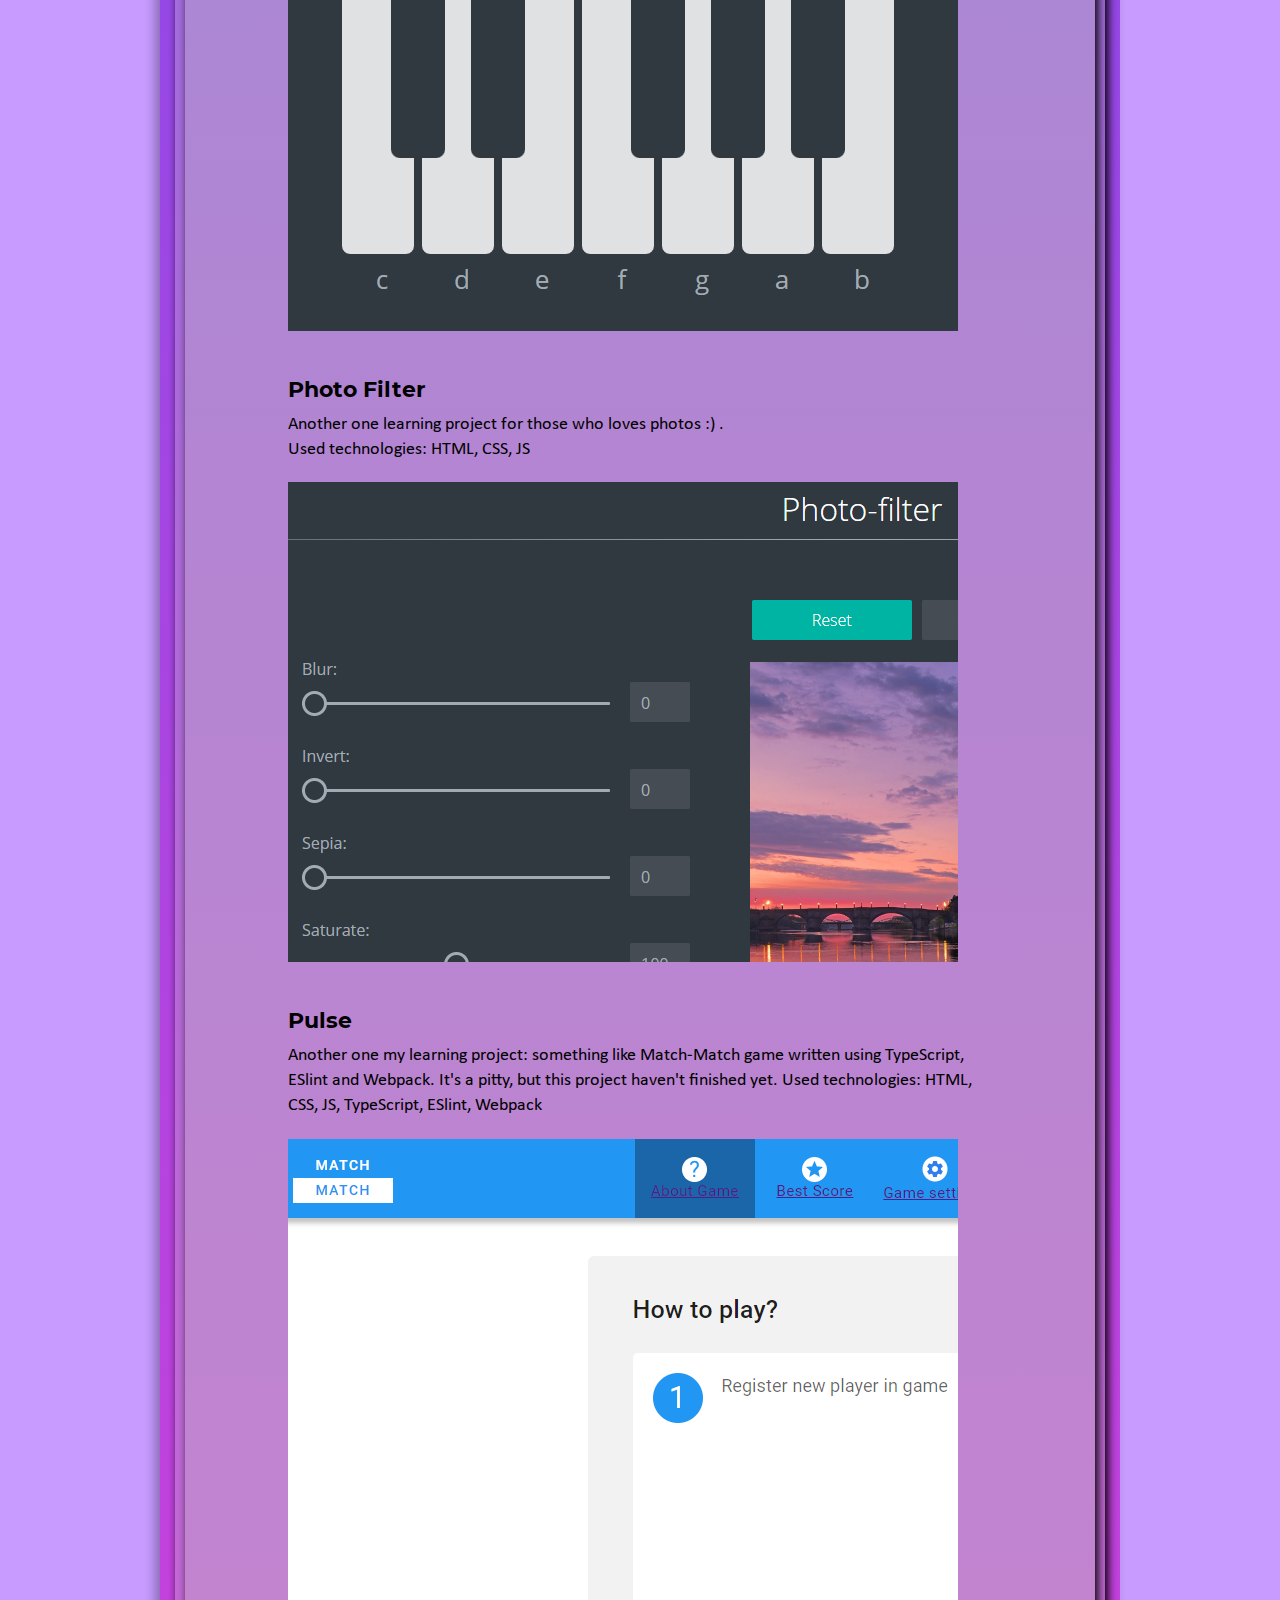
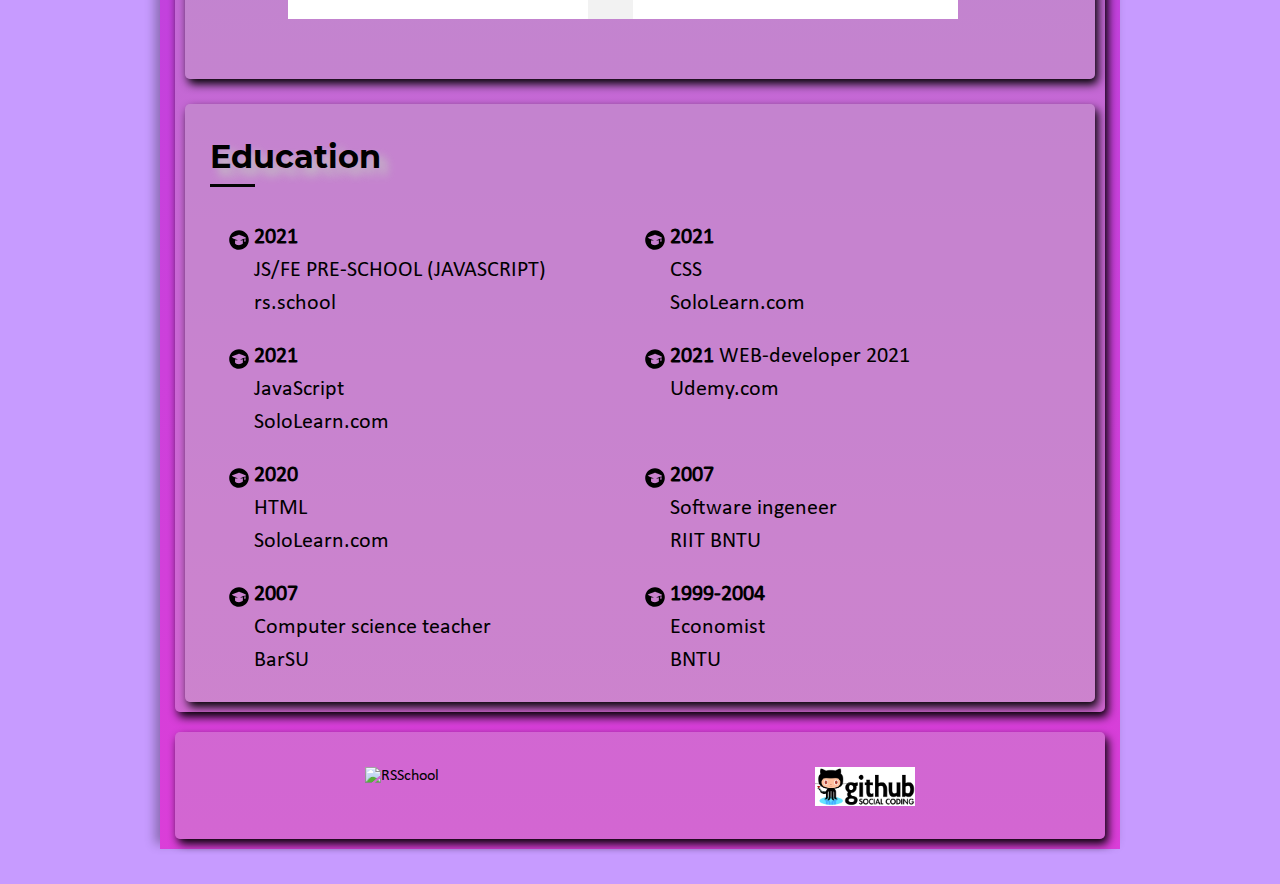
==== commit c5ab011b: "refactor: rewrite css with scss" ====
--- a/index.html
+++ b/index.html
@@ -265,11 +265,13 @@
             </div>
           </div>
           <div class="project__card">
-            <h3 class="project__name">Mortal Kombat</h3>
-            <div class="project__descr">created by original game ))</div>
+            <h3 class="project__name">Pulse</h3>
+            <div class="project__descr">Another one my learning project: something like Match-Match game written using
+              TypeScript, ESlint and Webpack. It's a pitty, but this project haven't finished yet. Used technologies:
+              HTML, CSS, JS, TypeScript, ESlint, Webpack</div>
             <div class="project__screenshot">
-              <a href="https://mortal-kombat-davidoff-a.netlify.app/">
-                <img src="./assets/img/projects/mk.png" alt="online fighting Mortal Kombat" class="project__img">
+              <a href="https://ecstatic-almeida-055f6e.netlify.app/">
+                <img src="./assets/img/projects/match.png" alt="online store pulse" class="project__img">
               </a>
             </div>
           </div>
--- a/css/style.css
+++ b/css/style.css
@@ -833,4 +833,3 @@
 .hide {
   display: none;
 }
-/*# sourceMappingURL=style.css.map */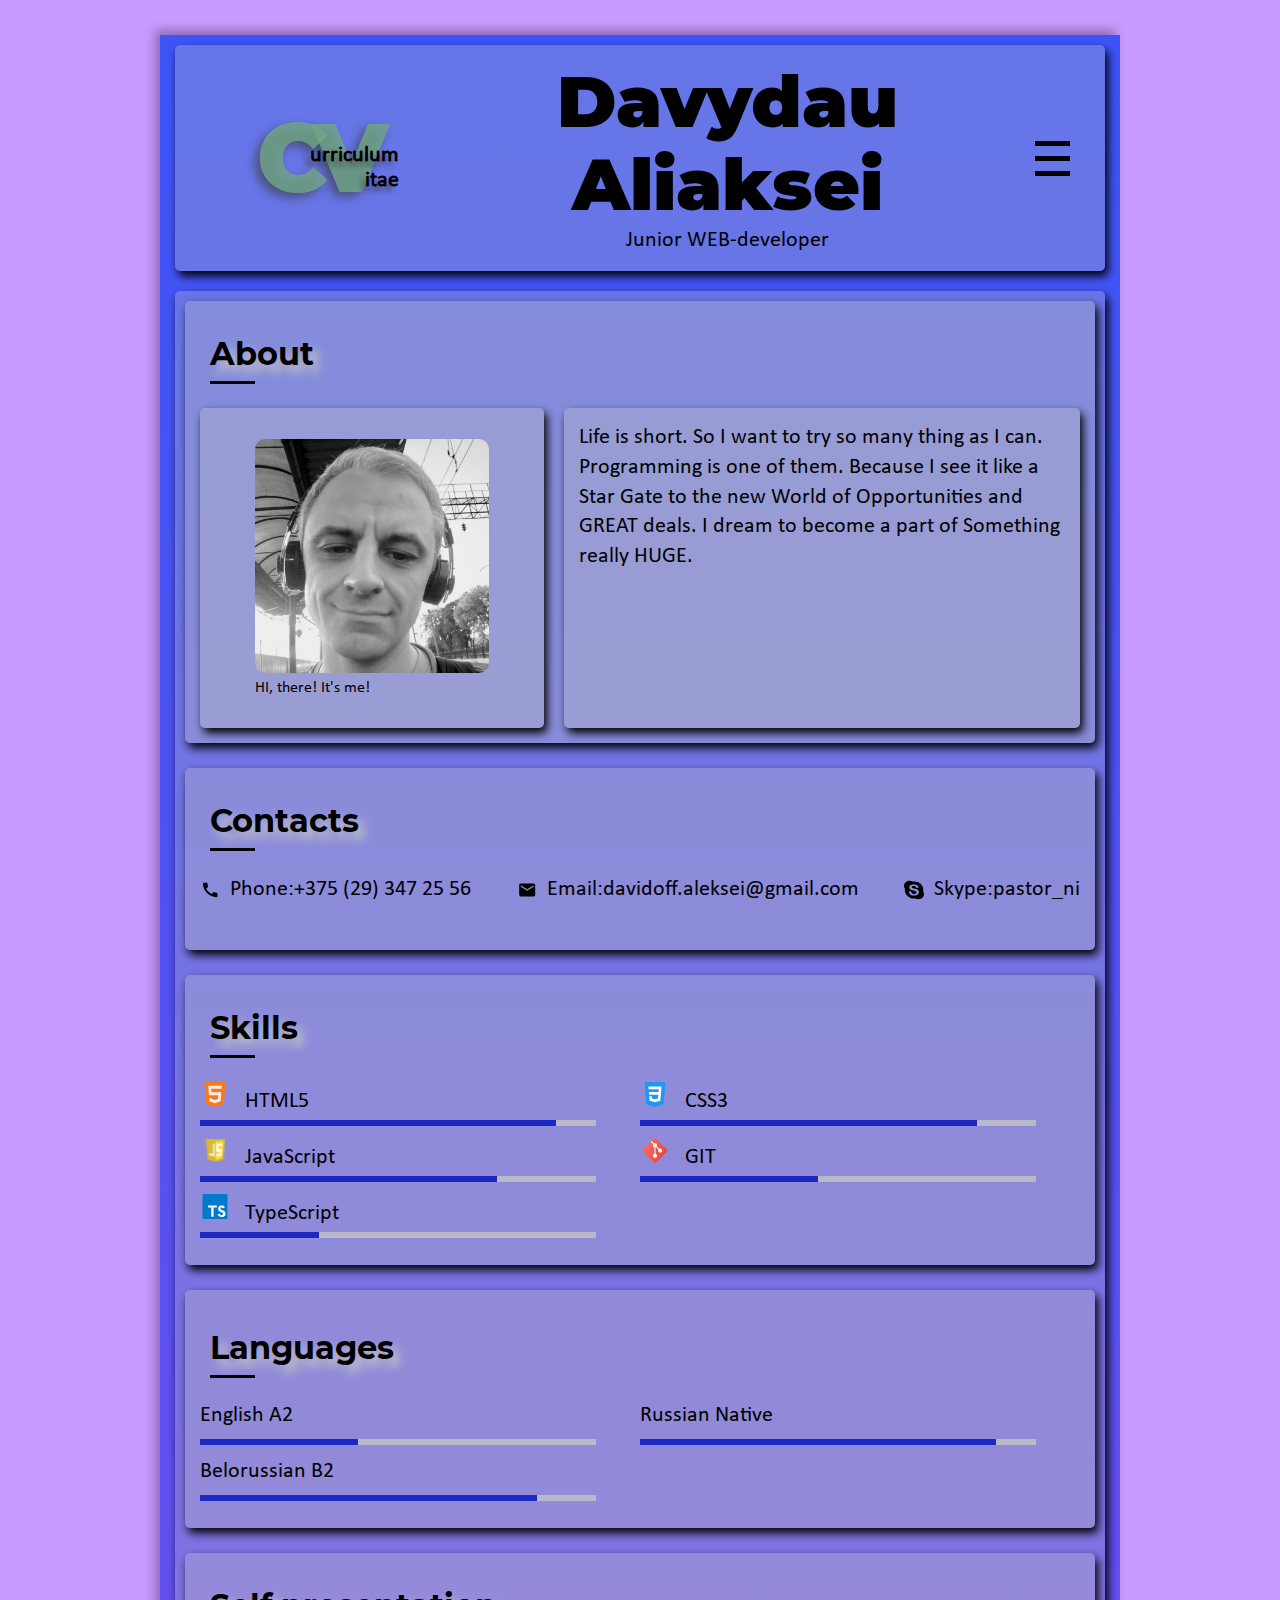
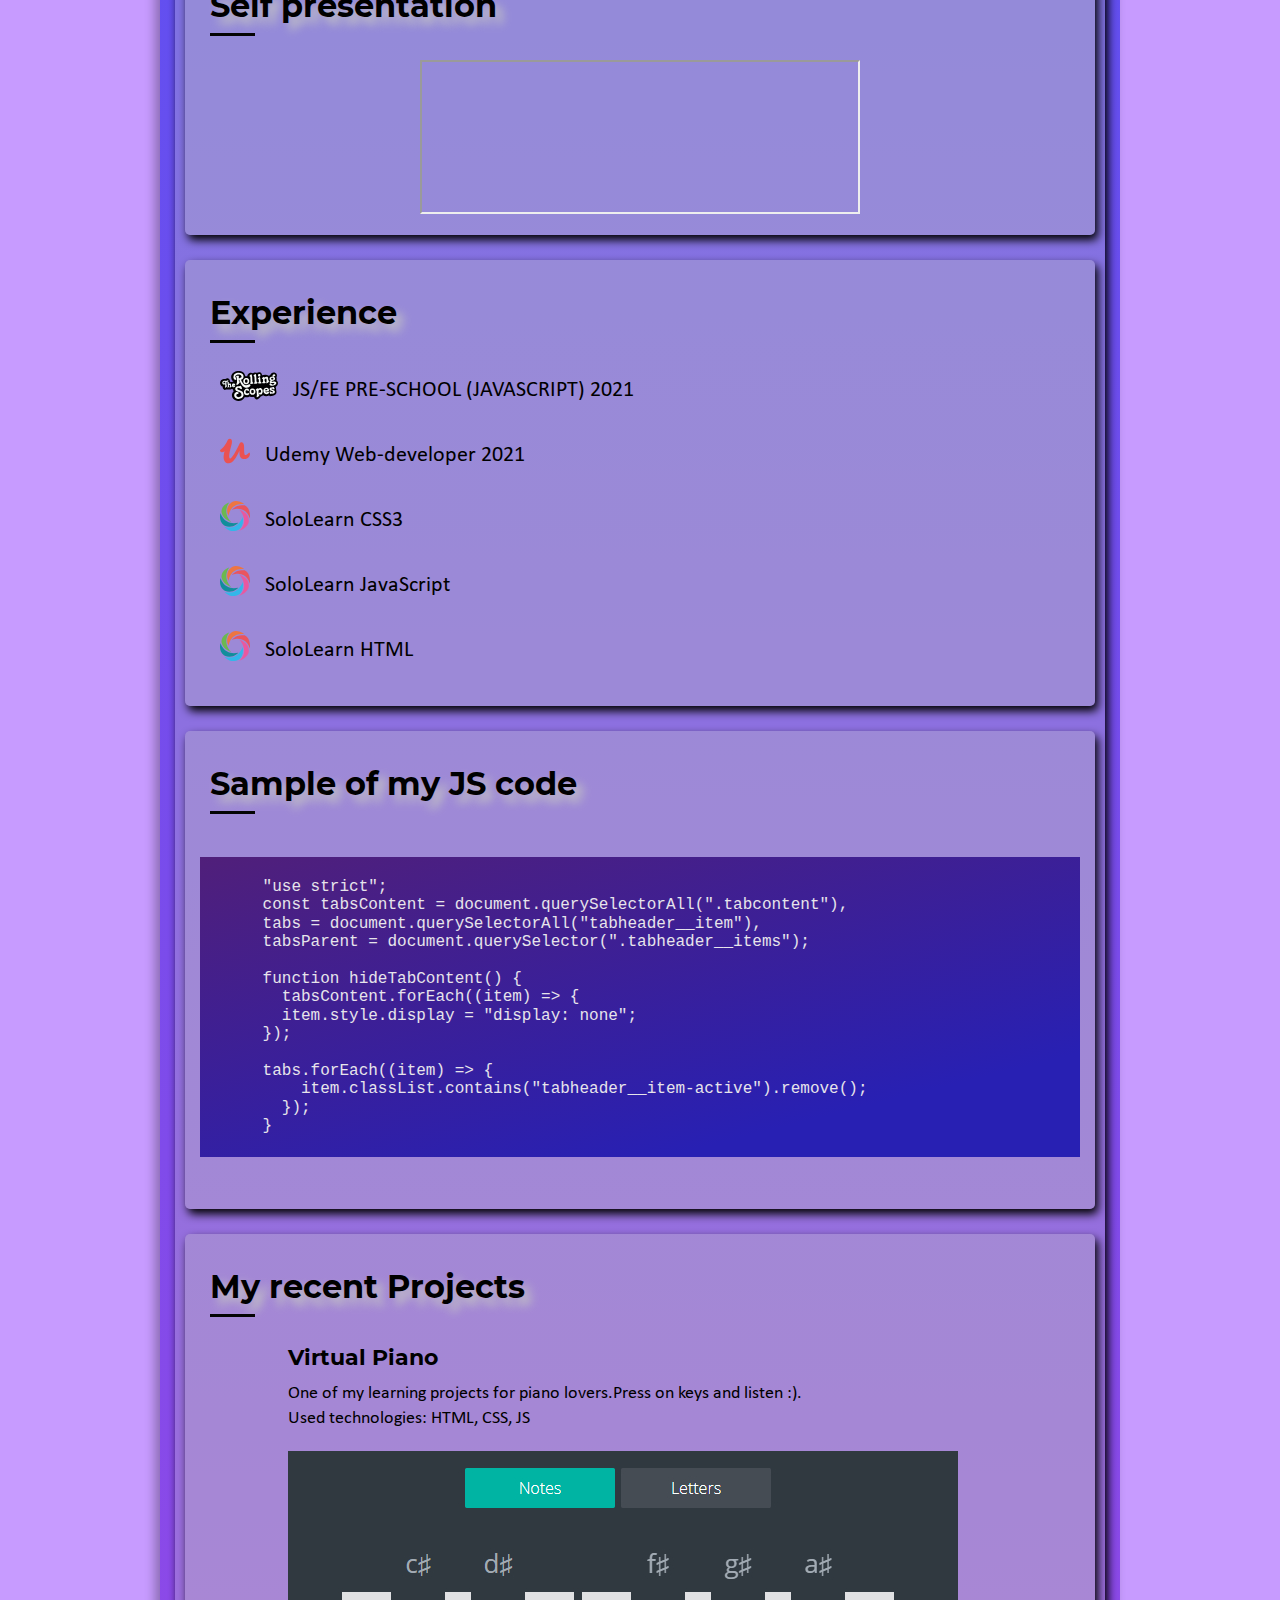
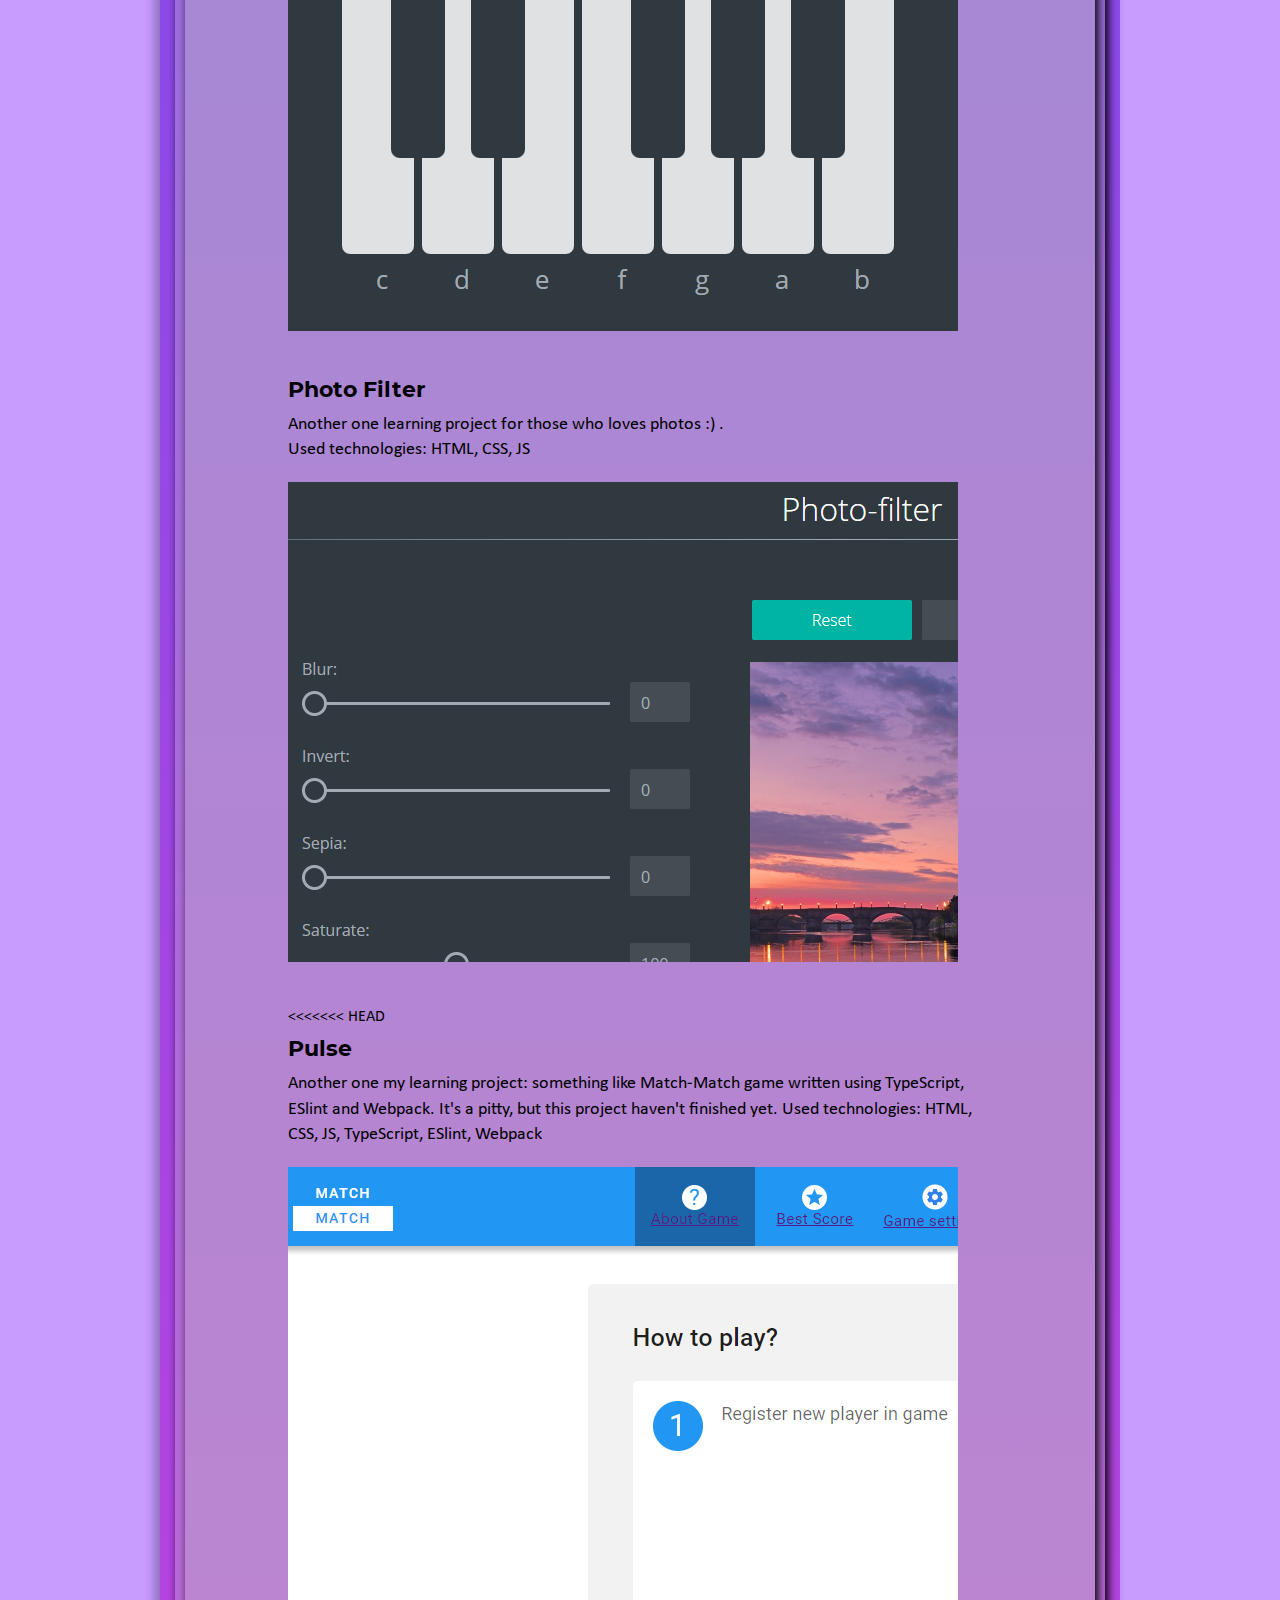
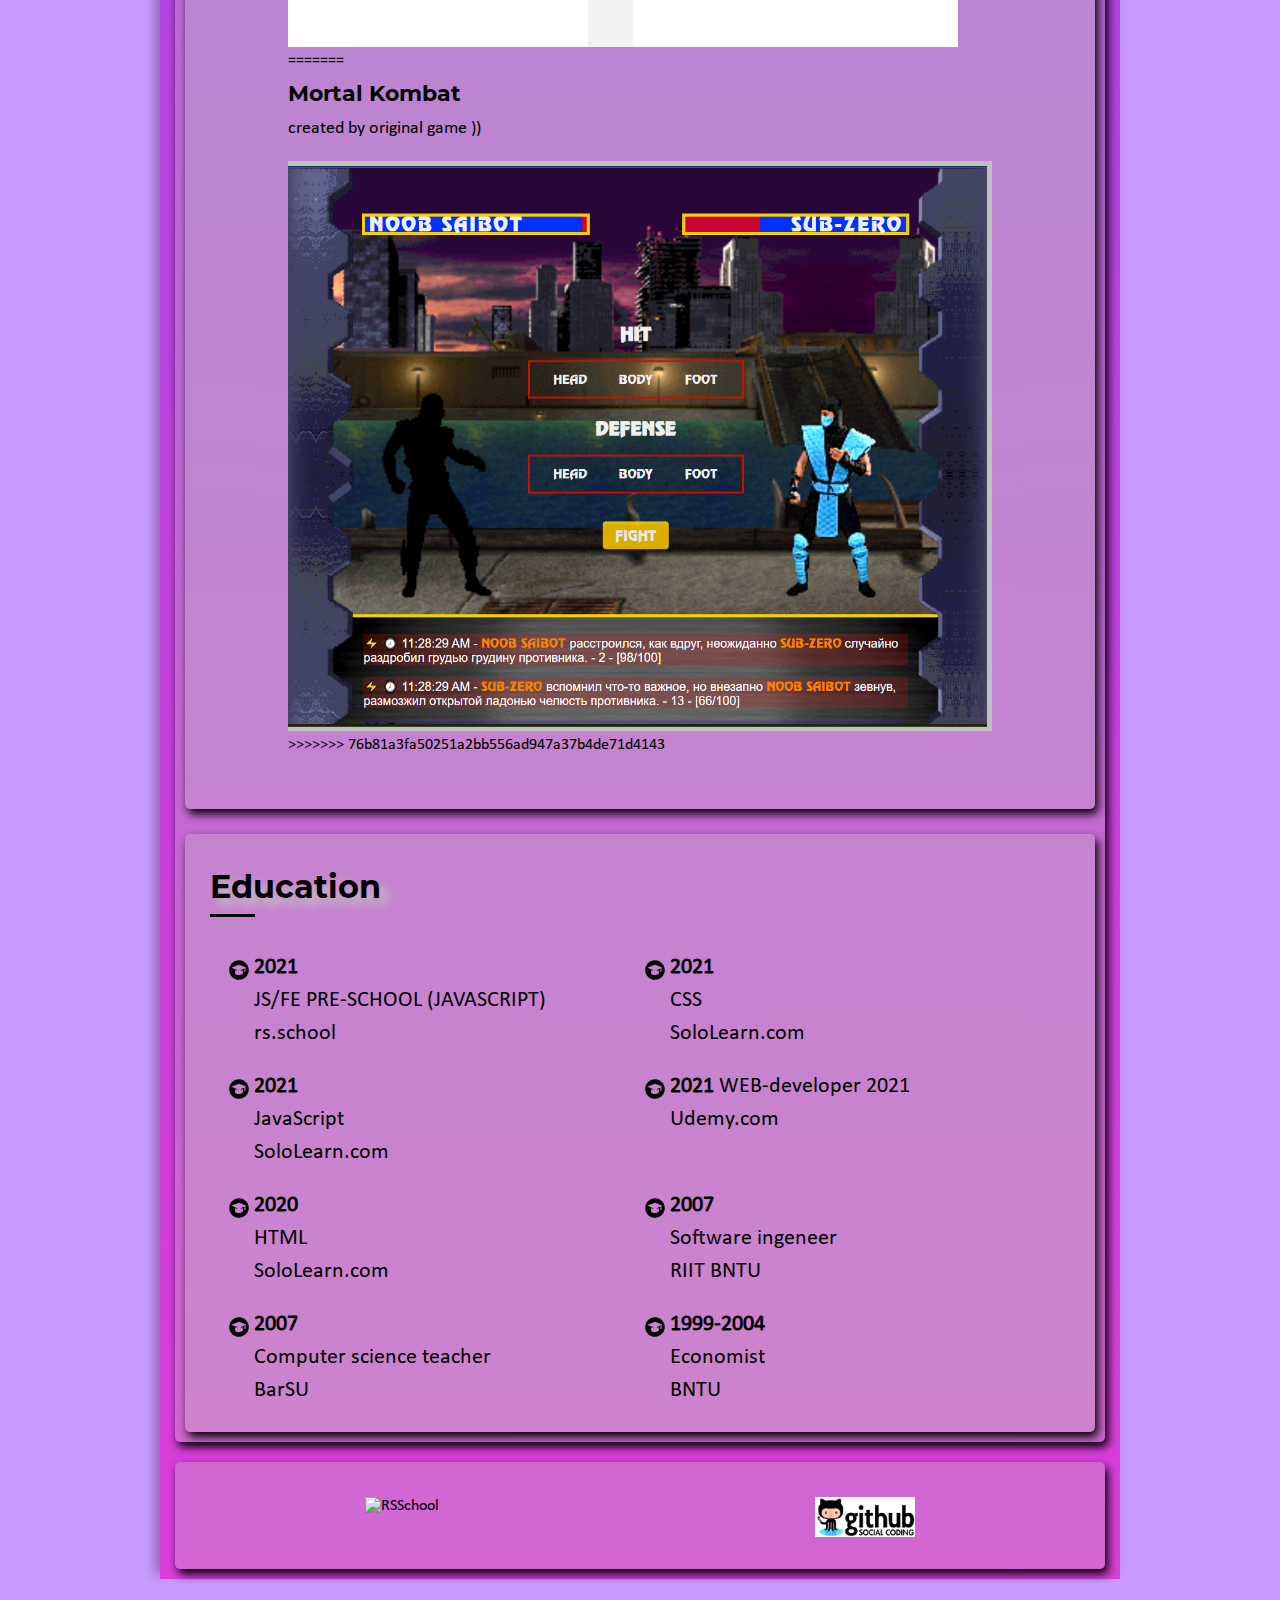
==== commit cbe29c0d: "merge" ====
--- a/index.html
+++ b/index.html
@@ -265,6 +265,7 @@
             </div>
           </div>
           <div class="project__card">
+<<<<<<< HEAD
             <h3 class="project__name">Pulse</h3>
             <div class="project__descr">Another one my learning project: something like Match-Match game written using
               TypeScript, ESlint and Webpack. It's a pitty, but this project haven't finished yet. Used technologies:
@@ -272,6 +273,13 @@
             <div class="project__screenshot">
               <a href="https://ecstatic-almeida-055f6e.netlify.app/">
                 <img src="./assets/img/projects/match.png" alt="online store pulse" class="project__img">
+=======
+            <h3 class="project__name">Mortal Kombat</h3>
+            <div class="project__descr">created by original game ))</div>
+            <div class="project__screenshot">
+              <a href="https://mortal-kombat-davidoff-a.netlify.app/">
+                <img src="./assets/img/projects/mk.png" alt="online fighting Mortal Kombat" class="project__img">
+>>>>>>> 76b81a3fa50251a2bb556ad947a37b4de71d4143
               </a>
             </div>
           </div>
--- a/css/style.css
+++ b/css/style.css
@@ -833,3 +833,4 @@
 .hide {
   display: none;
 }
+/*# sourceMappingURL=style.css.map */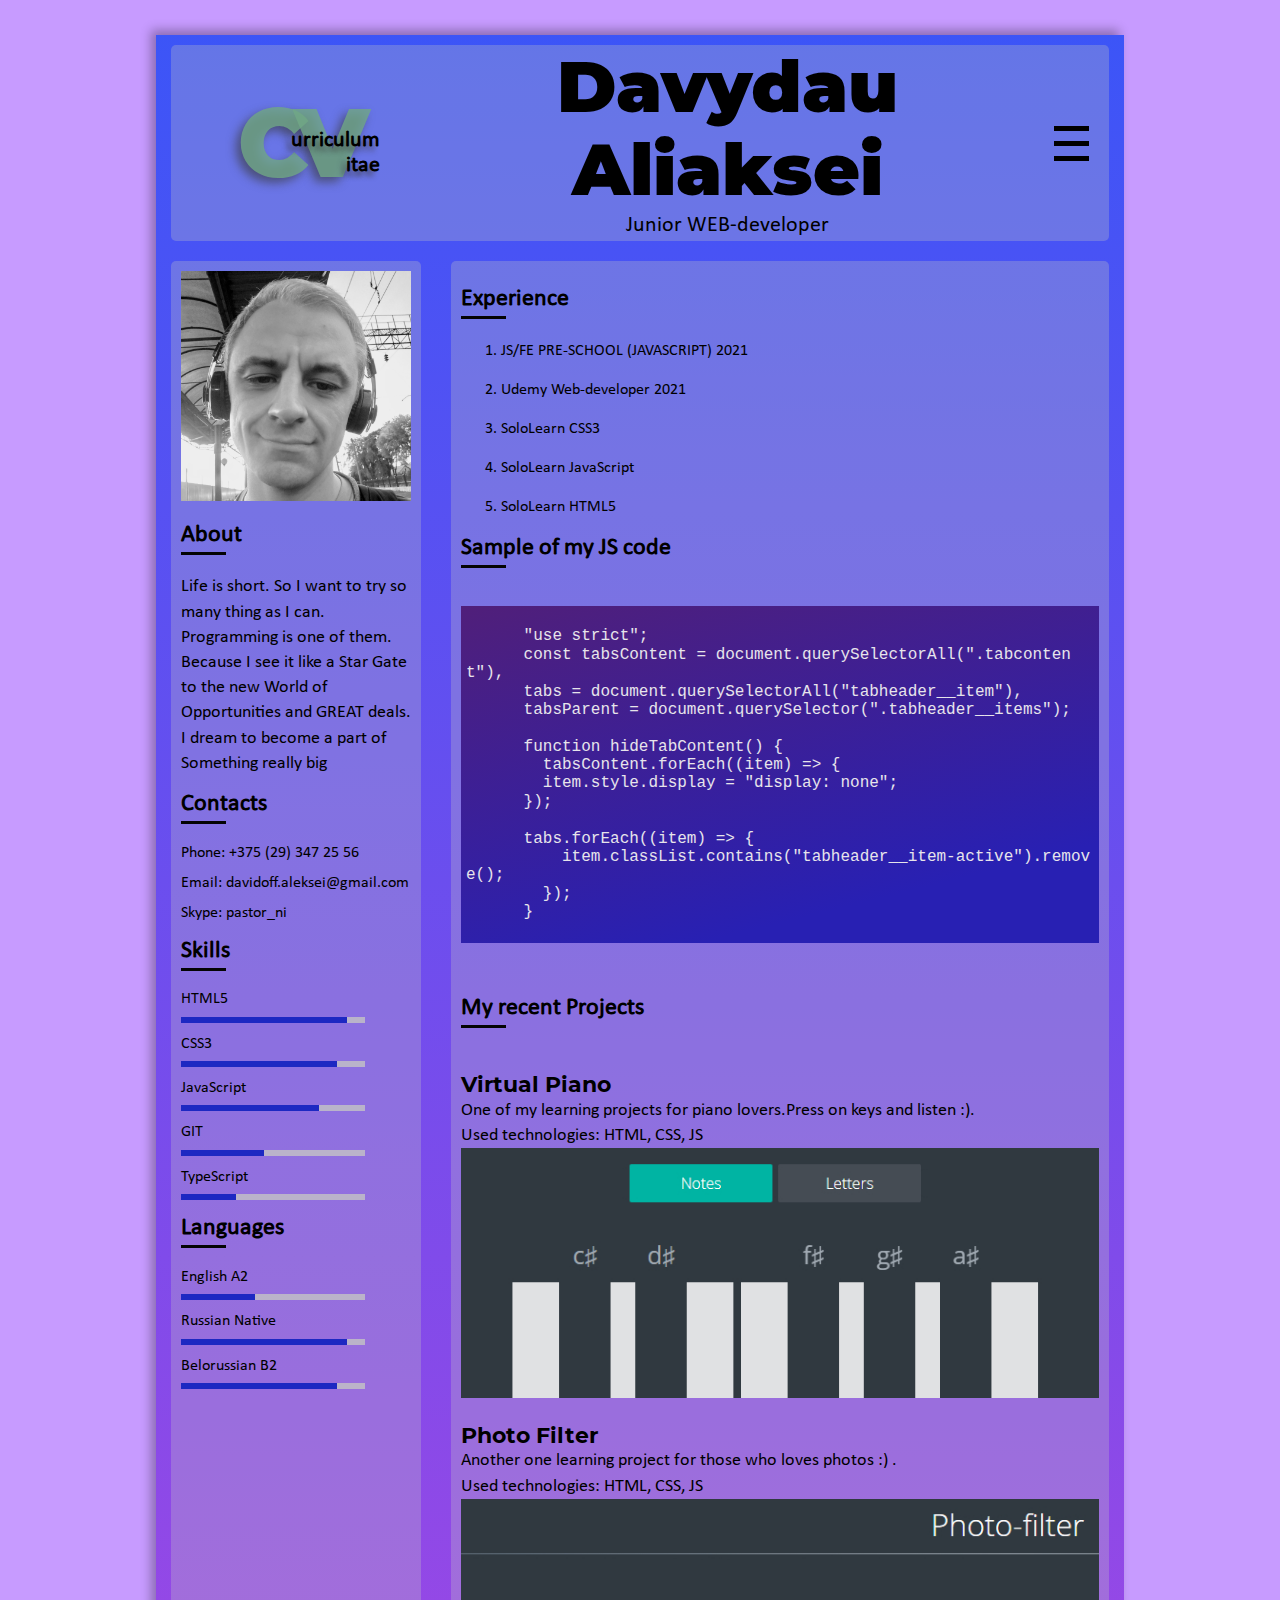
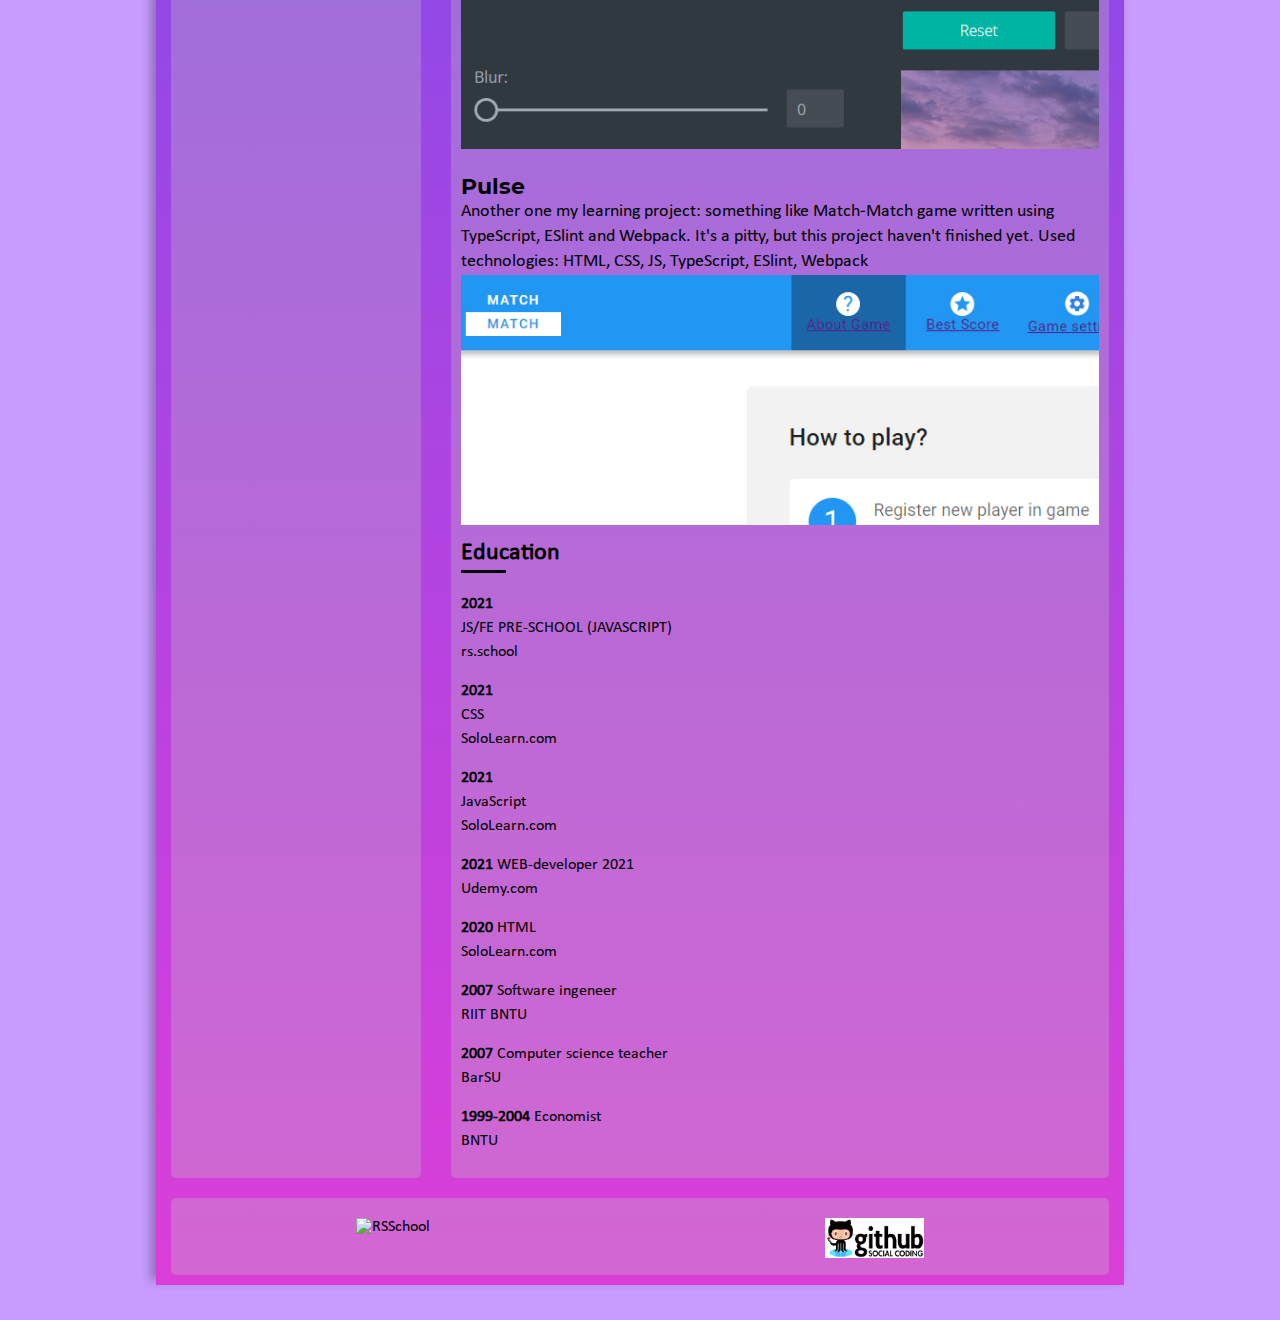
==== commit 6ec815cd: "Merge branch 'gh-pages' into CVmd" ====
--- a/index.html
+++ b/index.html
@@ -1,363 +1,304 @@
-<!DOCTYPE html>
-<html lang="en">
-
-<head>
-  <meta charset="UTF-8">
-  <meta http-equiv="X-UA-Compatible" content="IE=edge">
-  <meta name="viewport" content="width=device-width, initial-scale=1.0">
-  <link rel="stylesheet" href="css/fonts.css">
-  <link rel="stylesheet" href="css/normalize.css">
-  <link rel="stylesheet" href="css/style.css">
-  <link rel="stylesheet" href="css/gradient-dark.min.css">
-  <title>Curriculum Vitae</title>
-
-</head>
-
-<body>
-  <div class="content">
-    <header class="header block">
-      <div class="header__logo logo">
-        <div class="logo__logo" id="home">CV</div>
-        <div class="logo__wrapper">
-          <div class="logo__text">urriculum</div>
-          <div class="logo__text">itae</div>
-        </div>
-      </div>
-      <div class="header__wrapper">
-        <h1 class="cv__name">Davydau Aliaksei</h1>
-        <div class="cv__position">Junior WEB-developer</div>
-      </div>
-      <div class="burger">
-        <div class="burger__line" id="up"></div>
-        <div class="burger__line" id="mid"></div>
-        <div class="burger__line" id="down"></div>
-      </div>
-      <div class="layer hide">
-        <nav class="nav">
-          <ul class="nav-menu menu">
-            <li class="menu__item"><a href="#about" class="menu__link">About</a></li>
-            <li class="menu__item"><a href="#contacts" class="menu__link">Contacts</a></li>
-            <li class="menu__item"><a href="#skills" class="menu__link">Skills</a></li>
-            <li class="menu__item"><a href="#lang" class="menu__link">Languages</a></li>
-            <li class="menu__item"><a href="#video" class="menu__link">Self-presentation</a></li>
-            <li class="menu__item"><a href="#exp" class="menu__link">Experience</a></li>
-            <li class="menu__item"><a href="#sample" class="menu__link">Sample of my code</a></li>
-            <li class="menu__item"><a href="#projects" class="menu__link">My projects</a></li>
-            <li class="menu__item"><a href="#edu" class="menu__link">Education</a></li>
-            
-          </ul>
-        </nav>
-      </div>
-    </header>
-    <div class="content__wrapper">
-      <main class="main block">
-
-        <section class="about block" id="about">
-          <h2>About</h2>
-          <div class="about__wrapper">
-            <div class="about__photo block">
-              <figure>
-                <img src="./assets/img/photo.jpg" alt="candidate photo" class="photo">
-                <figcaption>HI, there! It's me!</figcaption>
-                </figure>
-            </div>
-            <div class="about__text block">
-              Life is short. So I want to try so many thing as I can.
-              Programming is one of them. Because I see it like a Star Gate to the new World of Opportunities and GREAT
-              deals. I dream to become a part of Something really HUGE.
-            </div>
-          </div>
-        </section>
-        <section class="contacts block" id="contacts">
-          <h2>Contacts</h2>
-          <div class="contacts__content">
-            <ul class="contacts__list">
-              <li class="contacts__item">
-                <img src="./assets/svg/contacts/mdi_call.svg" alt="Phone">
-                Phone: 
-                <a href="callto:375293472556">+375 (29) 347 25 56</a>
-              </li>
-              <li class="contacts__item"> <img src="./assets/svg/contacts/mdi_mail.svg" alt="Email">Email:<a
-                  href="mailto:davidoff.aleksei@gmail.com">davidoff.aleksei@gmail.com</a></li>
-              <li class="contacts__item"> <img src="./assets/img/contacts/skype.svg" alt="skype"> Skype: <a
-                  href="skype:pastor_ni">pastor_ni</a></li>
-            </ul>
-          </div>
-        </section>
-        <section class="skills block" id="skills">
-          <h2>Skills</h2>
-          <ul class="skills__list">
-            <li class="skills__item">
-              <div class="skills__name">
-                <img src="./assets/svg/skills/HTML5.svg" alt="HTML">
-                HTML5
-              </div>
-              <div class="skills__box">
-                <div class="skills__progress" id="HTML"></div>
-              </div>
-            </li>
-            <li class="skills__item">
-              <div class="skills__name">
-                <img src="./assets/svg/skills/css3.svg" alt="CSS"> CSS3
-              </div>
-              <div class="skills__box">
-                <div class="skills__progress" id="CSS"></div>
-              </div>
-            </li>
-            <li class="skills__item">
-              <div class="skills__name">
-                <img src="./assets/svg/skills/javascript.svg" alt="JavaScript"> JavaScript
-              </div>
-              <div class="skills__box">
-                <div class="skills__progress" id="JS"></div>
-              </div>
-            </li>
-            <li class="skills__item">
-              <div class="skills__name">
-                <img src="./assets/svg/skills/git.svg" alt="git"> GIT
-              </div>
-              <div class="skills__box">
-                <div class="skills__progress" id="GIT"></div>
-              </div>
-            </li>
-            <li class="skills__item">
-              <div class="skills__name">
-                <img src="./assets/svg/skills/typescript-icon.svg" alt="TypeSript">
-                TypeScript
-              </div>
-              <div class="skills__box">
-                <div class="skills__progress" id="TS"></div>
-              </div>
-            </li>
-          </ul>
-        </section>
-        <section class="lang block" id="lang">
-          <h2 class="lang">Languages</h2>
-          <ul class="lang__list">
-            <li class="lang__item">
-              <div class="lang__name">
-                English A2
-              </div>
-              <div class="lang__box">
-                <div class="lang__progress" id="eng">
-                </div>
-              </div>
-            </li>
-            <li class="lang__item">
-              <div class="lang__name">
-                Russian Native
-              </div>
-              <div class="lang__box">
-                <div class="lang__progress" id="rus">
-                </div>
-              </div>
-            </li>
-            <li class="lang__item">
-              <div class="lang__name">
-                Belorussian B2
-              </div>
-              <div class="lang__box">
-                <div class="lang__progress" id="by">
-                </div>
-              </div>
-            </li>
-          </ul>
-        </section>
-        <div class="video block" id="video">
-          <h2>Self presentation</h2>
-          <div class="video__wrapper">
-            <iframe src="https://www.youtube.com/embed/jfCwBzYRBTM" title="YouTube video player"
-              allow="accelerometer; autoplay; clipboard-write; encrypted-media; gyroscope; picture-in-picture"
-              allowfullscreen class="video__player"></iframe>
-          </div>
-        </div>
-        <section class="exp block" id="exp">
-          <h2>Experience</h2>
-          <ul class="exp__list">
-            <li class="exp__item">
-              <div class="exp__logo"><a href="https://app.rs.school/certificate/i8wdu89i">
-                  <img src="./assets/svg/exp/RSSchool.svg" alt="Rolling Scopes School">
-                </a></div>
-              <div class="exp__descr">
-                <a href="https://app.rs.school/certificate/i8wdu89i">
-                  JS/FE PRE-SCHOOL (JAVASCRIPT)
-                  2021</a>
-              </div>
-            </li>
-            <li class="exp__item">
-              <div class="exp__logo">
-                <a href="https://www.udemy.com/certificate/UC-ecabe547-5f24-4ce6-9151-622a8b818168/">
-                  <img src="./assets/svg/exp/udemy-icon.svg" alt="Udemy"></a></div>
-              <div class="exp__descr">
-                <a href="https://www.udemy.com/certificate/UC-ecabe547-5f24-4ce6-9151-622a8b818168/">Udemy Web-developer 2021</a>
-              </div>
-            </li>
-            <li class="exp__item">
-              <div class="exp__logo"><a href="https://www.sololearn.com/Certificate/1023-1454521/jpg/">
-                  <img src="./assets/svg/exp/sololearn.svg" alt="SoloLearn"></a></div>
-              <div class="exp__descr">
-                <a href="https://www.sololearn.com/Certificate/1023-1454521/jpg/">
-                  SoloLearn CSS3</a>
-              </div>
-              </li>
-              <li class="exp__item">
-                <div class="exp__logo"><a href="https://www.sololearn.com/certificates/course/en/1454521/1024/landscape/png">
-                    <img src="./assets/svg/exp/sololearn.svg" alt="SoloLearn"></a></div>
-                <div class="exp__descr">
-                  <a href="https://www.sololearn.com/certificates/course/en/1454521/1024/landscape/png">
-                    SoloLearn JavaScript</a>
-                </div>
-                </li>
-                <li class="exp__item">
-                <div class="exp__logo"><a href="https://www.sololearn.com/Certificate/1014-1454521/jpg/">
-                    <img src="./assets/svg/exp/sololearn.svg" alt="SoloLearn"></a></div>
-                <div class="exp__descr">
-                  <a href="https://www.sololearn.com/Certificate/1014-1454521/jpg/">
-                    SoloLearn HTML</a>
-                </div>
-            </li>
-            </ul>
-        </section>
-        <section class="example block" id="sample">
-          <h2>Sample of my JS code</h2>
-          <div class="my-code">
-            <pre>
-  <code class="hljs">
-      "use strict";
-      const tabsContent = document.querySelectorAll(".tabcontent"),
-      tabs = document.querySelectorAll("tabheader__item"),
-      tabsParent = document.querySelector(".tabheader__items");
-      
-      function hideTabContent() {
-        tabsContent.forEach((item) => {
-        item.style.display = "display: none";
-      });
-      
-      tabs.forEach((item) => {
-          item.classList.contains("tabheader__item-active").remove();
-        });
-      }
-  </code>
-  </pre>
-          </div>
-        </section>
-        <section class="projects block" id="projects">
-          <h2>My recent Projects</h2>
-          <div class="project__card">
-            <h3 class="project__name">Virtual Piano</h3>
-            <div class="project__descr">One of my learning projects for piano lovers.Press on keys and listen :). <br>
-              Used technologies: HTML, CSS, JS</div>
-            <div class="project__screenshot">
-              <a href="https://rolling-scopes-school.github.io/davidoff-a-JSFE2021Q1/virtual-piano/
-">
-                <img src="./assets/img/projects/vp.png" alt="virtual piano" class="project__img">
-              </a>
-            </div>
-          </div>
-          <div class="project__card">
-            <h3 class="project__name">Photo Filter</h3>
-            <div class="project__descr">Another one learning project for those who loves photos :) . <br> Used
-              technologies: HTML, CSS, JS</div>
-            <div class="project__screenshot">
-              <a href="https://rolling-scopes-school.github.io/davidoff-a-JSFE2021Q1/photo-filter/">
-                <img src="./assets/img/projects/pf.png" alt="Photo Filter" class="project__img">
-              </a>
-            </div>
-          </div>
-          <div class="project__card">
-<<<<<<< HEAD
-            <h3 class="project__name">Pulse</h3>
-            <div class="project__descr">Another one my learning project: something like Match-Match game written using
-              TypeScript, ESlint and Webpack. It's a pitty, but this project haven't finished yet. Used technologies:
-              HTML, CSS, JS, TypeScript, ESlint, Webpack</div>
-            <div class="project__screenshot">
-              <a href="https://ecstatic-almeida-055f6e.netlify.app/">
-                <img src="./assets/img/projects/match.png" alt="online store pulse" class="project__img">
-=======
-            <h3 class="project__name">Mortal Kombat</h3>
-            <div class="project__descr">created by original game ))</div>
-            <div class="project__screenshot">
-              <a href="https://mortal-kombat-davidoff-a.netlify.app/">
-                <img src="./assets/img/projects/mk.png" alt="online fighting Mortal Kombat" class="project__img">
->>>>>>> 76b81a3fa50251a2bb556ad947a37b4de71d4143
-              </a>
-            </div>
-          </div>
-        </section>
-        <section class="edu block" id="edu">
-          <h2>Education</h2>
-          <ul class="edu__list">
-            <li class="edu__item">
-              <span>2021</span> <br>
-              JS/FE PRE-SCHOOL (JAVASCRIPT) <br>
-              <a href="https://rs.school/">rs.school</a>
-            </li>
-            <li class="edu__item">
-              <span>2021</span> <br>
-              CSS <br>
-              <a href="SoloLearn.com">SoloLearn.com</a>
-            </li>
-            <li class="edu__item">
-              <span>2021</span> <br>
-              JavaScript <br>
-              <a href="SoloLearn.com">SoloLearn.com</a>
-            </li>
-            <li class="edu__item">
-              <span>2021</span>
-              WEB-developer 2021 <br>
-              <a href="udemy.com">Udemy.com</a>
-            </li>
-            <li class="edu__item">
-              <span>2020</span><br>
-              HTML <br>
-              <a href="SoloLearn.com">SoloLearn.com</a>
-            </li>
-            <li class="edu__item">
-              <span>2007</span><br>
-              Software ingeneer <br>
-              RIIT BNTU
-            </li>
-            <li class="edu__item">
-              <span>2007</span><br>
-              Computer science teacher <br>
-              <a href="https://barsu.by/">BarSU</a>
-            </li>
-            <li class="edu__item">
-              <span>1999-2004</span><br>
-              Economist <br>
-              <a href="http://www.bntu.by/">BNTU</a>
-            </li>
-          </ul>
-        </section>
-
-      </main>
-    </div>
-
-    <footer class="footer block">
-      <div class="footer__wrapper">
-        <div class="social">
-          <a href="https://rs.school/js/">
-            <img src="https://rs.school/images/rs_school_js.svg" alt="RSSchool">
-          </a>
-        </div>
-        <div class="social">
-          <a href="https://github.com/davidoff-a">
-            <img src="./assets/img/github.png" alt="github davidoff profile">
-          </a>
-        </div>
-      </div>
-    </footer>
-  </div>
-  <div class="back hide">
-    <a href="#home">
-      <img src="./assets/img/up-arrow.png" alt="arrow">
-    </a>
-  </div>
-  <script src="https://cdnjs.cloudflare.com/ajax/libs/highlight.js/11.2.0/highlight.min.js"></script>
-  <!-- and it's easy to individually load additional languages -->
-  <script src="https://cdnjs.cloudflare.com/ajax/libs/highlight.js/11.2.0/languages/go.min.js"></script>
-  <script>hljs.highlightAll();</script>
-  <script src="./js/app.js"></script>
-</body>
-
+<!DOCTYPE html>
+<html lang="en">
+
+<head>
+  <meta charset="UTF-8">
+  <meta http-equiv="X-UA-Compatible" content="IE=edge">
+  <meta name="viewport" content="width=device-width, initial-scale=1.0">
+  <link rel="stylesheet" href="css/fonts.css">
+  <link rel="stylesheet" href="css/normalize.css">
+  <link rel="stylesheet" href="css/style.css">
+  <link rel="stylesheet" href="css/gradient-dark.min.css">
+  <title>Curriculum Vitae</title>
+
+</head>
+
+<body>
+  <div class="content">
+    <header class="header block">
+      <div class="header-logo logo">
+        <div class="logo__logo" id="home">CV</div>
+        <div class="logo-wrapper">
+          <div class="logo__text logo__text_upper">urriculum</div>
+          <div class="logo__text logo__text_lower">itae</div>
+        </div>
+      </div>
+      <div class="menu-wrapper">
+        <div class="cv-name">Davydau Aliaksei</div>
+        <div class="cv-position">Junior WEB-developer</div>
+        <div class="layer hide">
+          <nav class="nav">
+            <ul class="nav-menu menu">
+              <li class="menu__item"><a href="#about" class="menu__link">About</a></li>
+              <li class="menu__item"><a href="#exp" class="menu__link">Experience</a></li>
+              <li class="menu__item"><a href="#skills" class="menu__link">Skills</a></li>
+              <li class="menu__item"><a href="#edu" class="menu__link">Education</a></li>
+              <li class="menu__item"><a href="#lang" class="menu__link">Languages</a></li>
+              <li class="menu__item"><a href="#contacts" class="menu__link">Contacts</a></li>
+            </ul>
+
+          </nav>
+        </div>
+
+      </div>
+      <div class="burger">
+        <div class="line" id="up"></div>
+        <div class="line" id="mid"></div>
+        <div class="line" id="down"></div>
+      </div>
+    </header>
+    <div class="content-wrapper">
+      <aside class="sidebar block">
+        <div class="cv-photo">
+          <img src="./assets/img/photo.jpg" alt="candidate photo" class="photo">
+        </div>
+        <section class="about" id="about">
+          <h2>About</h2>
+          <div class="about__text">
+            Life is short. So I want to try so many thing as I can.
+            Programming is one of them. Because I see it like a Star Gate to the new World of Opportunities and GREAT
+            deals. I dream to become a part of Something really big
+          </div>
+        </section>
+        <section class="contacts" id="contacts">
+          <h2>Contacts</h2>
+          <div class="contacts__content">
+            <ul class="contacts__list">
+              <li class="contacts__item">Phone: 
+                <a href="callto:375293472556">+375 (29) 347 25 56</a>
+              </li>
+              <li class="contacts__item">Email: <a
+                  href="mailto:davidoff.aleksei@gmail.com">davidoff.aleksei@gmail.com</a></li>
+              <li class="contacts__item">Skype: <a href="skype:pastor_ni">pastor_ni</a></li>
+            </ul>
+          </div>
+        </section>
+        <section class="skills" id="skills">
+          <h2>Skills</h2>
+          <ul class="skills__list">
+            <li class="skills__item">
+              <div class="skills__name">HTML5</div>
+              <div class="skills__box">
+                <div class="skills__progress" id="HTML"></div>
+              </div>
+            </li>
+            <li class="skills__item">
+              <div class="skills__name">CSS3</div>
+              <div class="skills__box">
+                <div class="skills__progress" id="CSS"></div>
+              </div>
+            </li>
+            <li class="skills__item">
+              <div class="skills__name">JavaScript</div>
+              <div class="skills__box">
+                <div class="skills__progress" id="JS"></div>
+              </div>
+            </li>
+            <li class="skills__item">
+              <div class="skills__name">GIT</div>
+              <div class="skills__box">
+                <div class="skills__progress" id="GIT"></div>
+              </div>
+            </li>
+            <li class="skills__item">
+              <div class="skills__name">TypeScript</div>
+              <div class="skills__box">
+                <div class="skills__progress" id="TS"></div>
+              </div>
+            </li>
+          </ul>
+        </section>
+        <section class="lang" id="lang">
+          <h2 class="lang">Languages</h2>
+          <ul class="lang__list">
+            <li class="lang__item">
+              <div class="lang__name">
+                English A2
+              </div>
+              <div class="lang__box">
+                <div class="lang__progress" id="eng">
+                </div>
+              </div>
+            </li>
+            <li class="lang__item">
+              <div class="lang__name">
+                Russian Native
+              </div>
+              <div class="lang__box">
+                <div class="lang__progress" id="rus">
+                </div>
+              </div>
+            </li>
+            <li class="lang__item">
+              <div class="lang__name">
+                Belorussian B2
+              </div>
+              <div class="lang__box">
+                <div class="lang__progress" id="by">
+                </div>
+              </div>
+            </li>
+          </ul>
+        </section>
+        <div class="video">
+          <iframe src="https://www.youtube.com/embed/jfCwBzYRBTM" title="YouTube video player" frameborder="0"
+            allow="accelerometer; autoplay; clipboard-write; encrypted-media; gyroscope; picture-in-picture"
+            allowfullscreen class="video-player"></iframe>
+        </div>
+      </aside>
+      <main class="main block">
+        <section class="exp" id="exp">
+          <h2>Experience</h2>
+          <ol class="exp__list">
+            <li class="exp__item">
+              <a href="https://app.rs.school/certificate/i8wdu89i">JS/FE PRE-SCHOOL (JAVASCRIPT)
+                2021</a>
+            </li>
+            <li class="exp__item">
+              <a href="https://www.udemy.com/certificate/UC-ecabe547-5f24-4ce6-9151-622a8b818168/">Udemy
+                Web-developer
+                2021</a>
+            </li>
+            <li class="exp__item">
+              <a href="https://www.sololearn.com/Certificate/1023-1454521/jpg/">SoloLearn CSS3</a>
+            </li>
+            <li class="exp__item">
+              <a href="https://www.sololearn.com/certificates/course/en/1454521/1024/landscape/png">SoloLearn
+                JavaScript</a>
+            </li>
+            <li class="exp__item">
+              <a href="https://www.sololearn.com/Certificate/1014-1454521/jpg">SoloLearn HTML5</a>
+            </li>
+          </ol>
+        </section>
+        <section class="example" id="sample">
+          <h2>Sample of my JS code</h2>
+          <div class="my-code">
+            <pre>
+  <code class="hljs">
+      "use strict";
+      const tabsContent = document.querySelectorAll(".tabcontent"),
+      tabs = document.querySelectorAll("tabheader__item"),
+      tabsParent = document.querySelector(".tabheader__items");
+      
+      function hideTabContent() {
+        tabsContent.forEach((item) => {
+        item.style.display = "display: none";
+      });
+      
+      tabs.forEach((item) => {
+          item.classList.contains("tabheader__item-active").remove();
+        });
+      }
+  </code>
+  </pre>
+          </div>
+        </section>
+        <section class="myProjects">
+          <h2>My recent Projects</h2>
+          <div class="project__card">
+            <h3 class="project__name">Virtual Piano</h3>
+            <div class="project__descr">One of my learning projects for piano lovers.Press on keys and listen :). <br> Used technologies: HTML, CSS, JS</div>
+            <div class="project__screenshot">
+              <a href="https://rolling-scopes-school.github.io/davidoff-a-JSFE2021Q1/virtual-piano/
+">
+                <img src="./assets/img/projects/vp.png" alt="virtual piano" class="project__img">
+              </a>
+            </div>
+          </div>
+          <div class="project__card">
+            <h3 class="project__name">Photo Filter</h3>
+            <div class="project__descr">Another one learning project for those who loves photos :) . <br> Used technologies: HTML, CSS, JS</div>
+            <div class="project__screenshot">
+              <a href="https://rolling-scopes-school.github.io/davidoff-a-JSFE2021Q1/photo-filter/">
+                <img src="./assets/img/projects/pf.png" alt="Photo Filter" class="project__img">
+              </a>
+            </div>
+          </div>
+          <div class="project__card">
+            <h3 class="project__name">Pulse</h3>
+            <div class="project__descr">Another one my learning project: something like Match-Match game written using TypeScript, ESlint and Webpack. It's a pitty, but this project haven't finished yet. Used technologies: HTML, CSS, JS, TypeScript, ESlint, Webpack</div>
+            <div class="project__screenshot">
+              <a href="https://ecstatic-almeida-055f6e.netlify.app/">
+                <img src="./assets/img/projects/match.png" alt="online store pulse" class="project__img">
+              </a>
+            </div>
+          </div>
+        </section>
+        <section class="edu" id="edu">
+          <h2>Education</h2>
+          <ul class="edu__list">
+            <li class="edu__item">
+              <span>2021</span> <br>
+              JS/FE PRE-SCHOOL (JAVASCRIPT) <br>
+              <a href="https://rs.school/">rs.school</a>
+            </li>
+            <li class="edu__item">
+              <span>2021</span> <br>
+              CSS <br>
+              <a href="SoloLearn.com">SoloLearn.com</a>
+            </li>
+            <li class="edu__item">
+              <span>2021</span> <br>
+              JavaScript <br>
+              <a href="SoloLearn.com">SoloLearn.com</a>
+            </li>
+            <li class="edu__item">
+              <span>2021</span>
+              WEB-developer 2021 <br>
+              <a href="udemy.com">Udemy.com</a>
+            </li>
+            <li class="edu__item">
+              <span>2020</span>
+              HTML <br>
+              <a href="SoloLearn.com">SoloLearn.com</a>
+            </li>
+            <li class="edu__item">
+              <span>2007</span>
+              Software ingeneer <br>
+              RIIT BNTU
+            </li>
+            <li class="edu__item">
+              <span>2007</span>
+              Computer science teacher <br>
+              <a href="https://barsu.by/">BarSU</a>
+            </li>
+            <li class="edu__item">
+              <span>1999-2004</span>
+              Economist <br>
+              <a href="http://www.bntu.by/">BNTU</a>
+            </li>
+          </ul>
+        </section>
+
+      </main>
+    </div>
+
+    <footer class="footer block">
+      <div class="footer__wrapper">
+        <div class="social">
+          <a href="https://rs.school/js/">
+            <img src="https://rs.school/images/rs_school_js.svg" alt="RSSchool">
+          </a>
+        </div>
+        <div class="social">
+          <a href="https://github.com/davidoff-a">
+            <img src="./assets/img/github.png" alt="github davidoff profile">
+          </a>
+        </div>
+      </div>
+    </footer>
+  </div>
+  <div class="back hide">
+    <a href="#home">
+      <img src="./assets/img/up-arrow.png" alt="arrow">
+    </a>
+  </div>
+  <script src="https://cdnjs.cloudflare.com/ajax/libs/highlight.js/11.2.0/highlight.min.js"></script>
+  <!-- and it's easy to individually load additional languages -->
+  <script src="https://cdnjs.cloudflare.com/ajax/libs/highlight.js/11.2.0/languages/go.min.js"></script>
+  <script>hljs.highlightAll();</script>
+  <script src="./js/app.js"></script>
+</body>
+
 </html>--- a/css/style.css
+++ b/css/style.css
@@ -1,11 +1,6 @@
 * {
   font-family: "Calibri Regular", sans-serif;
-  -webkit-box-sizing: border-box;
-          box-sizing: border-box;
-}
-
-html {
-  scroll-behavior: smooth;
+  box-sizing: border-box;
 }
 
 ul {
@@ -19,48 +14,10 @@
 h5,
 h6,
 ul,
-ol,
 pre {
   margin: 0;
   padding: 0;
 }
-
-code {
-  max-width: 100%;
-  overflow: auto;
-}
-
-code,
-pre,
-pre code {
-  white-space: pre-wrap;
-  word-break: break-all;
-}
-
-h2 {
-  position: relative;
-  margin: 20px 10px 35px 10px;
-  font-family: Montserrat;
-  font-size: 32px;
-  text-shadow: 7px 7px 10px #c4c4c4;
-}
-
-h2:before {
-  content: "";
-  position: absolute;
-  top: 45px;
-  left: 0;
-  width: 45px;
-  height: 3px;
-  background-color: #040404;
-}
-
-@media (max-width: 500px) {
-  h2:before {
-    display: none;
-  }
-}
-
 a {
   color: black;
   text-decoration: none;
@@ -73,80 +30,42 @@
 }
 
 .content {
-  display: -webkit-box;
-  display: -ms-flexbox;
   display: flex;
-  -webkit-box-orient: vertical;
-  -webkit-box-direction: normal;
-      -ms-flex-direction: column;
-          flex-direction: column;
-  -webkit-box-pack: justify;
-      -ms-flex-pack: justify;
-          justify-content: space-between;
-  background: -webkit-gradient(linear, left top, left bottom, from(rgba(3, 56, 244, 0.71)), to(rgba(224, 37, 206, 0.79)));
+  flex-direction: column;
+  justify-content: space-between;
   background: linear-gradient(rgba(3, 56, 244, 0.71), rgba(224, 37, 206, 0.79));
   min-height: 100%;
-  max-width: 960px;
+  width: 80%;
   margin: 0 auto;
   min-width: 320px;
-  -webkit-box-shadow: -5px -5px 10px rgba(0, 0, 0, 0.3);
-          box-shadow: -5px -5px 10px rgba(0, 0, 0, 0.3);
+  box-shadow: -5px -5px 10px rgba(0, 0, 0, 0.3);
 }
 
 .block {
   background: rgba(196, 196, 196, 0.3);
   border-radius: 5px;
-  padding: 15px;
-  -webkit-box-shadow: 3px 5px 10px #000;
-          box-shadow: 3px 5px 10px #000;
-}
-
-.main {
-  -webkit-box-flex: 1;
-      -ms-flex: 1 1 85%;
-          flex: 1 1 85%;
+}
+
+.header {
+  display: flex;
+  justify-content: space-between;
+  align-items: center;
+  flex: 0 0 104px;
   margin: 10px 15px;
-  height: 100%;
-  padding: 10px;
-}
-
-.header {
-  display: -webkit-box;
-  display: -ms-flexbox;
-  display: flex;
-  -webkit-box-pack: justify;
-      -ms-flex-pack: justify;
-          justify-content: space-between;
-  -webkit-box-align: center;
-      -ms-flex-align: center;
-          align-items: center;
-  -webkit-box-flex: 0;
-      -ms-flex: 0 0 104px;
-          flex: 0 0 104px;
-  margin: 10px 15px;
-}
-
-.header__logo {
+}
+/*----------------LOGO------------------ */
+.header-logo {
   position: relative;
-  -webkit-box-flex: 0;
-      -ms-flex: 0 0 15%;
-          flex: 0 0 15%;
+  flex: 0 0 15%;
   padding: 15px;
   min-width: 250px;
 }
-
-.block {
-  background: rgba(196, 196, 196, 0.3);
-  border-radius: 5px;
-}
-
-.logo__wrapper {
+.logo-wrapper {
   position: absolute;
   top: 55px;
   left: 120px;
   text-align: right;
 }
-
 .logo__logo {
   text-align: center;
   font-size: 96px;
@@ -163,27 +82,22 @@
   font-weight: bold;
   text-shadow: -5px 5px 5px rgba(56, 56, 56, 0.6);
 }
-
-.header__wrapper {
-  -webkit-box-flex: 1;
-      -ms-flex: 1 1 85%;
-          flex: 1 1 85%;
-}
-
-.cv__name {
+/*----------------MENU----------------- */
+.menu-wrapper {
+  flex: 1 1 85%;
+}
+.cv-name {
   font-size: 72px;
   font-family: Montserrat;
   font-weight: 900;
   text-transform: capitalize;
   text-align: center;
 }
-
-.cv__position {
+.cv-position {
   font-size: 22px;
   line-height: 140%;
   text-align: center;
 }
-
 .layer {
   position: fixed;
   top: 0;
@@ -194,35 +108,23 @@
   overflow: hidden;
   background-color: rgba(0, 0, 0, 0.5);
 }
-
 .nav {
   position: absolute;
   top: 260px;
   right: 13%;
   width: 30%;
   padding: 15px;
-  background-color: #c4c4c4;
+  background-color: rgba(196, 196, 196, 1);
   border-radius: 5px;
   z-index: 1050;
 }
-
-.nav__menu {
-  display: -webkit-box;
-  display: -ms-flexbox;
+.nav-menu {
   display: flex;
-  -ms-flex-pack: distribute;
-      justify-content: space-around;
-  -webkit-box-align: center;
-      -ms-flex-align: center;
-          align-items: center;
-  width: 100%;
-  -webkit-box-orient: vertical;
-  -webkit-box-direction: normal;
-      -ms-flex-direction: column;
-          flex-direction: column;
-  -webkit-box-align: end;
-      -ms-flex-align: end;
-          align-items: flex-end;
+  justify-content: space-around;
+  align-items: center;
+  width: 100%;
+  flex-direction: column;
+  align-items: flex-end;
   margin-left: 10px;
 }
 
@@ -241,36 +143,25 @@
 
 .menu__item:hover {
   background-color: rgba(64, 113, 247, 0.6);
-  -webkit-transition: all 0.6s;
+
   transition: all 0.6s;
 }
 
 .burger {
   position: relative;
-  display: -webkit-box;
-  display: -ms-flexbox;
   display: flex;
   width: 35px;
   height: 35px;
   margin: 0 20px;
-  -webkit-box-flex: 0;
-      -ms-flex: 0 0 auto;
-          flex: 0 0 auto;
-  -webkit-box-orient: vertical;
-  -webkit-box-direction: normal;
-      -ms-flex-direction: column;
-          flex-direction: column;
-  -webkit-box-pack: justify;
-      -ms-flex-pack: justify;
-          justify-content: space-between;
-  -webkit-box-align: center;
-      -ms-flex-align: center;
-          align-items: center;
-}
-
-.burger__line {
-  -webkit-transform-origin: 50%, 50%;
-          transform-origin: 50%, 50%;
+  flex: 0 0 auto;
+  /* display: flex; */
+  flex-direction: column;
+  justify-content: space-between;
+  align-items: center;
+}
+
+.line {
+  transform-origin: 50%, 50%;
   height: 5px;
   width: 100%;
   background-color: #000;
@@ -280,414 +171,195 @@
   position: absolute;
   top: 50%;
   /* transform-origin: 50%, 50%; */
-  -webkit-transform: rotateZ(45deg);
-          transform: rotateZ(45deg);
+  transform: rotateZ(45deg);
 }
 
 #down.close {
   position: absolute;
   top: 50%;
-  -webkit-transform: rotateZ(-45deg);
-          transform: rotateZ(-45deg);
+  transform: rotateZ(-45deg);
 }
 
 #mid.close {
   display: none;
 }
 
-.about {
-  min-height: 200px;
-}
-
-.about__wrapper {
-  width: 100%;
-  display: -webkit-box;
-  display: -ms-flexbox;
-  display: flex;
-  -webkit-box-pack: justify;
-      -ms-flex-pack: justify;
-          justify-content: space-between;
-  -webkit-box-align: stretch;
-      -ms-flex-align: stretch;
-          align-items: stretch;
-}
-
-.about__photo {
-  -webkit-box-flex: 0;
-      -ms-flex: 0 1 40%;
-          flex: 0 1 40%;
-  margin-right: 20px;
-  -ms-flex-item-align: stretch;
-      -ms-grid-row-align: stretch;
-      align-self: stretch;
-}
-
-.about__photo img {
-  max-width: 100%;
+/* ------------CONTENT----------------------- */
+.content-wrapper {
+  flex: 1 1 auto;
+  display: inline-flex;
+  justify-content: space-between;
+  align-items: flex-start;
+}
+
+.sidebar {
+  flex: 0 0 15%;
+  min-width: 250px;
+  margin: 10px 15px;
+  /* min-height: 100%; */
+  padding: 10px;
+  align-self: stretch;
+}
+
+.cv-photo {
+  margin: 0 auto;
+  width: 100%;
+
+  object-fit: cover;
+  overflow: hidden;
+}
+
+.photo {
+  width: 100%;
   height: auto;
-  border-radius: 10px;
 }
 
 .about__text {
-  padding: 15px;
-  line-height: 135%;
-  font-size: 22px;
-  -webkit-box-flex: 1;
-      -ms-flex: 1 1 60%;
-          flex: 1 1 60%;
-}
-
-.contacts {
-  margin-top: 25px;
-}
-
-.contacts__content {
-  width: 100%;
-  min-height: 60px;
-  font-size: 22px;
-}
-
-.contacts__list {
-  margin-top: 35px;
-  display: -webkit-box;
-  display: -ms-flexbox;
-  display: flex;
-  -webkit-box-pack: justify;
-      -ms-flex-pack: justify;
-          justify-content: space-between;
-  -webkit-box-align: center;
-      -ms-flex-align: center;
-          align-items: center;
-  -ms-flex-wrap: wrap;
-      flex-wrap: wrap;
-}
-
-.contacts__item {
-  display: -webkit-box;
-  display: -ms-flexbox;
-  display: flex;
-  -webkit-box-pack: justify;
-      -ms-flex-pack: justify;
-          justify-content: space-between;
-  -webkit-box-align: center;
-      -ms-flex-align: center;
-          align-items: center;
-  -ms-flex-wrap: nowrap;
-      flex-wrap: nowrap;
   line-height: 140%;
-}
-
-@media (max-width: 500px) {
-  .contacts__item {
-    -ms-flex-wrap: wrap;
-        flex-wrap: wrap;
-    -webkit-box-pack: start;
-        -ms-flex-pack: start;
-            justify-content: flex-start;
-  }
-}
-
-.contacts__item img {
-  width: 20px;
-  height: 20px;
-  margin-right: 10px;
-  display: inline-block;
-}
-
-.contacts__item img::before {
+  font-size: 18px;
+}
+
+h2 {
+  font-size: 24px;
+  margin: 15px 0 25px 0;
+  position: relative;
+}
+
+h2::before {
   content: "";
-  width: 25px;
-  height: 25px;
-}
-
-.skills {
-  width: 100%;
-  margin-top: 25px;
-  min-height: 150px;
-}
-
-.skills__list {
-  display: -webkit-box;
-  display: -ms-flexbox;
-  display: flex;
-  -webkit-box-pack: justify;
-      -ms-flex-pack: justify;
-          justify-content: space-between;
-  -webkit-box-align: center;
-      -ms-flex-align: center;
-          align-items: center;
-  -ms-flex-wrap: wrap;
-      flex-wrap: wrap;
-}
-
-.skills__list:nth-child(2n+1) {
-  margin-right: 20px;
-}
-
-.skills__item {
+  position: absolute;
+  top: 30px;
+  left: 0;
+  width: 45px;
+  height: 3px;
+  background-color: #040404;
+}
+
+.contacts__item,
+.skills__item,
+.lang__item {
   margin-bottom: 12px;
-  -webkit-box-flex: 0;
-      -ms-flex: 0 1 50%;
-          flex: 0 1 50%;
-}
-
-.skills__item img {
-  width: 30px;
-  height: 25px;
-  display: inline-block;
-  margin-right: 10px;
-}
-
-.skills__name {
-  height: 30px;
-  font-size: 22px;
-  line-height: 140%;
-}
-
-.skills__box {
-  width: 90%;
+}
+
+.skills__box,
+.lang__box {
+  width: 80%;
   height: 6px;
   margin-top: 8px;
   background-color: rgba(196, 196, 196, 0.8);
 }
 
-.skills__progress {
+.skills__progress,
+.lang__progress {
   height: 100%;
-  background-color: #1d28c2;
-}
-
+  background-color: rgb(29, 40, 194);
+}
 #HTML {
   width: 90%;
 }
-
 #CSS {
   width: 85%;
 }
-
 #JS {
   width: 75%;
 }
-
 #GIT {
   width: 45%;
 }
-
 #TS {
   width: 30%;
 }
-
-.lang {
-  width: 100%;
-  margin-top: 25px;
-  min-height: 35px;
-}
-
-.lang__list {
-  display: -webkit-box;
-  display: -ms-flexbox;
-  display: flex;
-  -webkit-box-pack: justify;
-      -ms-flex-pack: justify;
-          justify-content: space-between;
-  -webkit-box-align: center;
-      -ms-flex-align: center;
-          align-items: center;
-  -ms-flex-wrap: wrap;
-      flex-wrap: wrap;
-}
-
-.lang__list:nth-child(2n + 1) {
-  margin-right: 20px;
-}
-
-.lang__item {
-  margin-bottom: 12px;
-  -webkit-box-flex: 0;
-      -ms-flex: 0 1 50%;
-          flex: 0 1 50%;
-}
-
-.lang__name {
-  height: 30px;
-  font-size: 22px;
-  line-height: 140%;
-}
-
-.lang__box {
-  width: 90%;
-  height: 6px;
-  margin-top: 8px;
-  background-color: rgba(196, 196, 196, 0.8);
-}
-
-.lang__progress {
-  height: 100%;
-  background-color: #1d28c2;
-}
-
 #eng {
   width: 40%;
 }
-
 #rus {
   width: 90%;
 }
-
 #by {
   width: 85%;
 }
-
 .video {
-  margin-top: 25px;
-  min-height: 150px;
-}
-
-.video__wrapper {
-  width: 50%;
-  margin: 0 auto;
-}
-
-.video__player {
+  margin: 22px 0 0 0;
+  width: 100%;
+  min-height: 130px;
+}
+.video-player {
   width: 100%;
   height: auto;
 }
 
-.exp {
-  margin-top: 25px;
-}
-
-.exp__list {
-  margin-left: 20px;
-}
-
-.exp__item {
+.main {
+  flex: 1 1 85%;
+  margin: 10px 15px;
+  height: 100%;
+  padding: 10px;
+}
+pre {
+  max-width: 100%;
+}
+
+code {
+  max-width: 100%;
+  overflow: auto;
+}
+
+code,
+pre,
+pre code {
+  white-space: pre-wrap;
+  word-break: break-all;
+}
+.exp__item,
+.edu__item {
+  
   margin: 15px 0;
-  height: 50px;
-  display: -webkit-box;
-  display: -ms-flexbox;
-  display: flex;
-  -webkit-box-pack: start;
-      -ms-flex-pack: start;
-          justify-content: flex-start;
-  -webkit-box-align: center;
-      -ms-flex-align: center;
-          align-items: center;
-  font-size: 22px;
-  line-height: 140%;
-}
-
-.exp__item__logo {
-  width: 100px;
-}
-
-.exp__item img {
-  height: 30px;
-  width: auto;
-  display: inline-block;
-  margin-right: 15px;
-}
-
-.example {
-  margin-top: 25px;
-}
-
-.projects {
-  margin-top: 25px;
-  min-height: 200px;
-}
-
+  line-height: 150%;
+  
+}
+
+.edu__item span {
+  font-weight: bold;
+}
 .project__card {
-  margin: 40px auto;
-  width: 80%;
-  min-height: 200px;
+  width: 100%;
+  max-height: 500px;
+}
+
+.project__card:not(:first-child){
+  padding-top: 25px;
 }
 
 .project__name {
-  margin: 10px 0;
   font-size: 22px;
   font-family: Montserrat;
 }
 
 .project__descr {
-  width: 100%;
   font-size: 18px;
   line-height: 140%;
 }
-
 .project__screenshot {
   width: 100%;
-  margin: 0 auto;
-  margin-top: 20px;
+  height: 250px;
   overflow: hidden;
-}
-
+  object-fit: cover;
+}
 .project__img {
-  max-width: 100%;
+  width: 100%;
   height: auto;
 }
 
-.edu {
-  margin-top: 25px;
-}
-
-.edu__list {
-  margin: 0 auto;
-  width: 90%;
-  display: -webkit-box;
-  display: -ms-flexbox;
-  display: flex;
-  -webkit-box-pack: justify;
-      -ms-flex-pack: justify;
-          justify-content: space-between;
-  -webkit-box-align: start;
-      -ms-flex-align: start;
-          align-items: start;
-  -ms-flex-wrap: wrap;
-      flex-wrap: wrap;
-  font-size: 22px;
-  line-height: 135%;
-}
-
-.edu__item {
-  margin: 10px;
-  line-height: 150%;
-  -webkit-box-flex: 0;
-      -ms-flex: 0 1 45%;
-          flex: 0 1 45%;
-}
-
-.edu__item span {
-  font-weight: bold;
-  position: relative;
-}
-
-.edu__item span:before {
-  content: "";
-  width: 20px;
-  height: 20px;
-  position: absolute;
-  top: 4px;
-  left: -25px;
-  background-image: url("../assets/svg/edu.svg");
-}
-
 .footer {
-  -webkit-box-flex: 0;
-      -ms-flex: 0 0 auto;
-          flex: 0 0 auto;
+  /* min-height: 100px; */
+  flex: 0 0 auto;
   margin: 10px 15px;
 }
 
 .footer__wrapper {
   height: 100%;
-  display: -webkit-box;
-  display: -ms-flexbox;
   display: flex;
-  -ms-flex-pack: distribute;
-      justify-content: space-around;
-  -webkit-box-align: center;
-      -ms-flex-align: center;
-          align-items: center;
+  justify-content: space-around;
+  align-items: center;
 }
 
 .social {
@@ -700,16 +372,6 @@
   max-width: 100%;
   height: auto;
 }
-
-.back:hover {
-  cursor: pointer;
-}
-
-.back:hover img {
-  width: 100%;
-  height: auto;
-}
-
 .back {
   width: 60px;
   height: 60px;
@@ -719,107 +381,69 @@
   bottom: 70px;
   right: 70px;
 }
-
 .back:hover {
   cursor: pointer;
 }
-
 .back img {
   width: 100%;
   height: auto;
 }
-
-.hide {
-  display: none;
-}
-
 @media (max-width: 950px) {
-  .cv__name {
+  .cv-name {
     font-size: 36px;
   }
   .nav {
     width: 40%;
   }
-  .nav__menu {
+  .nav-menu {
     /* display:none; */
-    /*   
-  justify-content: space-around;
-  align-items: center;
+    /*   
+  justify-content: space-around;
+  align-items: center;
   width: 100%; */
-    -ms-flex-wrap: nowrap;
-        flex-wrap: nowrap;
+    flex-wrap: nowrap;
   }
   .menu__item {
     vertical-align: middle;
   }
   .burger {
-    display: -webkit-box;
-    display: -ms-flexbox;
     display: flex;
     margin: 0 20px 0 10px;
   }
 }
-
 @media (max-width: 850px) {
-  .content__wrapper {
-    -webkit-box-orient: vertical;
-    -webkit-box-direction: normal;
-        -ms-flex-direction: column;
-            flex-direction: column;
-  }
-}
-
+  .content-wrapper {
+    flex-direction: column;
+  }
+  .block {
+    background-color: rgba(196, 196, 196, 0);
+  }
+}
 @media (max-width: 720px) {
   .header {
-    -webkit-box-orient: vertical;
-    -webkit-box-direction: normal;
-        -ms-flex-direction: column;
-            flex-direction: column;
-  }
-  .header__logo {
+    flex-direction: column;
+  }
+  .header-logo {
     padding: 0;
   }
-  .logo__wrapper {
+  .logo-wrapper {
     top: 42px;
     left: 106px;
   }
-  .cv__name {
+  .cv-name {
     margin: 20px 10px 10px 10px;
   }
+
   .nav {
     top: 36%;
   }
-  .burger {
-    margin: 0 auto;
-    margin-top: 15px;
-  }
-  .about__wrapper {
-    -webkit-box-orient: vertical;
-    -webkit-box-direction: normal;
-        -ms-flex-direction: column;
-            flex-direction: column;
-  }
-  .about__photo {
-    width: 80%;
-    margin: 0 auto;
-  }
-  .about__photo figcaption {
-    display: inline-block;
-    text-align: center;
-  }
-  .about__text {
-    margin-top: 24px;
-  }
-}
-
+}
 @media (max-width: 430px) {
   body {
     padding: 0;
   }
   .content {
-    -webkit-box-flex: 1;
-        -ms-flex: 1 1 320px;
-            flex: 1 1 320px;
+    flex: 1 1 320px;
   }
   .menu {
     top: 36%;
@@ -833,4 +457,3 @@
 .hide {
   display: none;
 }
-/*# sourceMappingURL=style.css.map */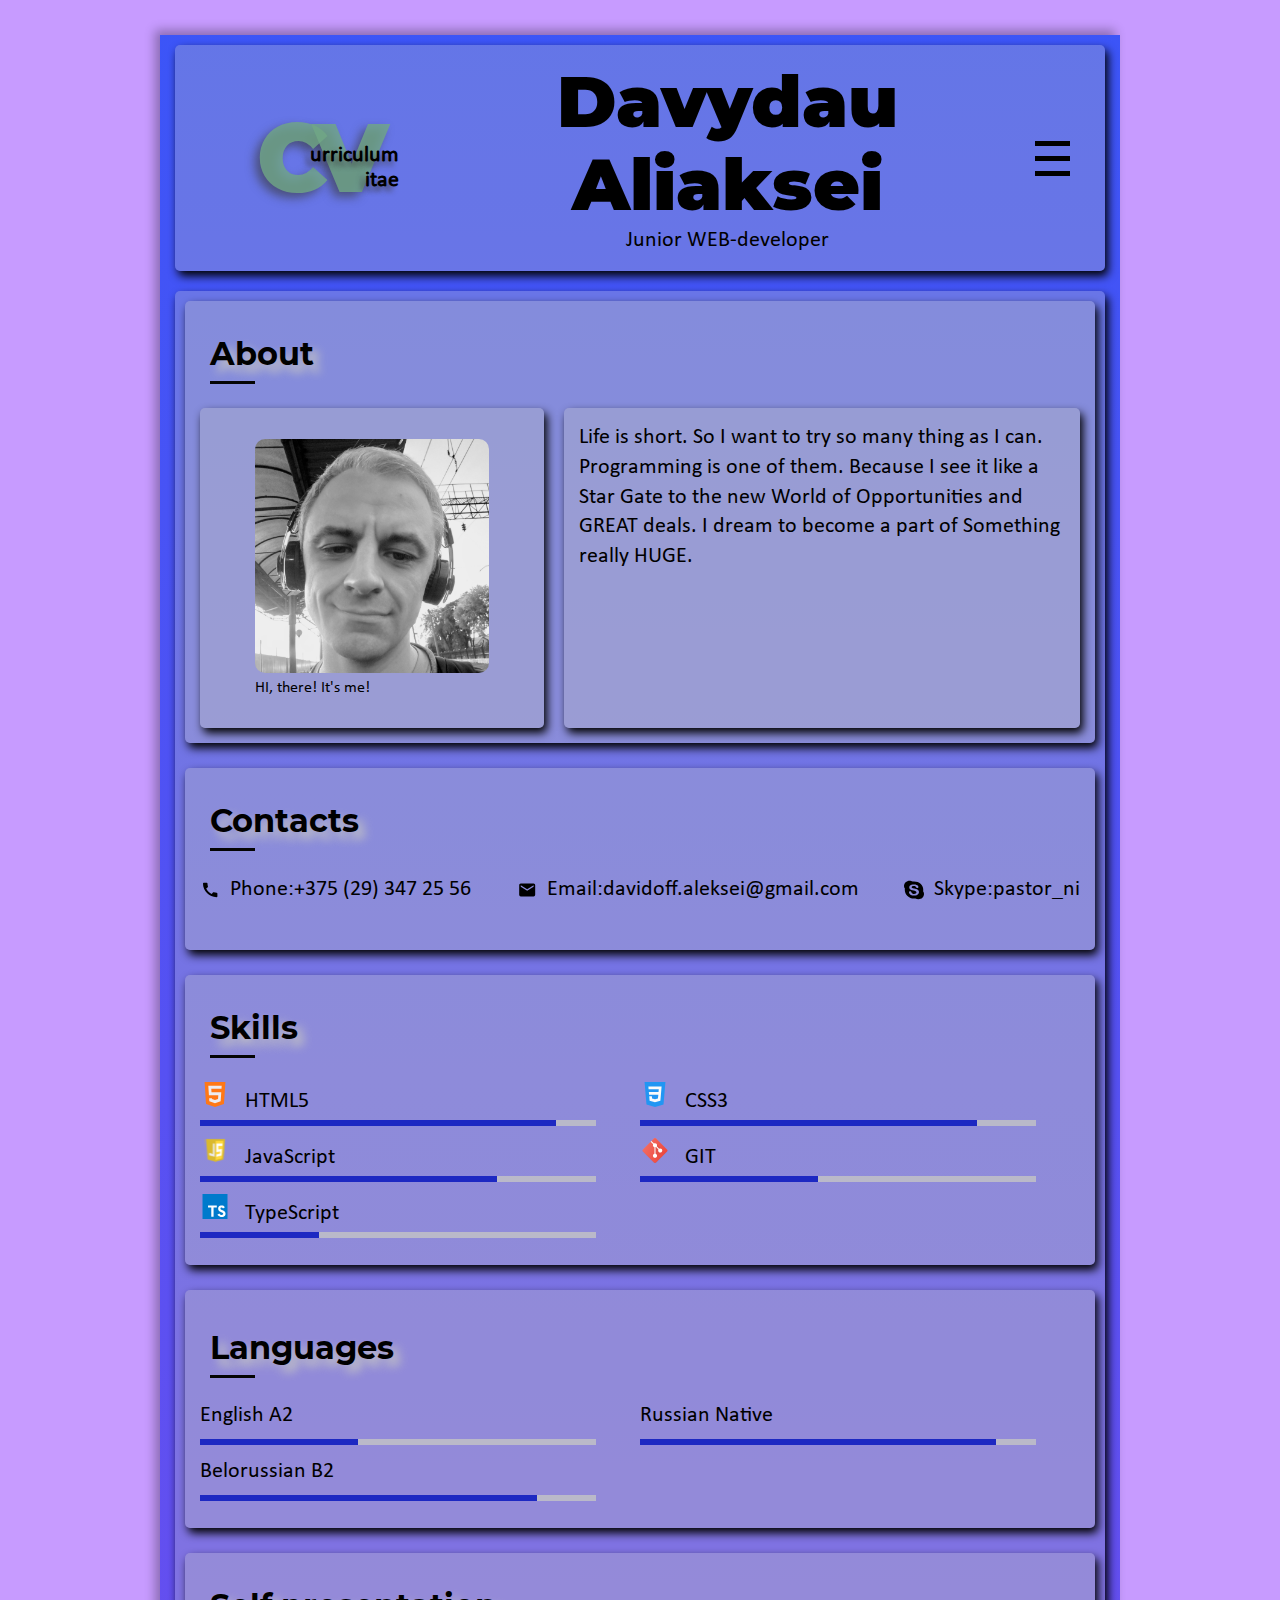
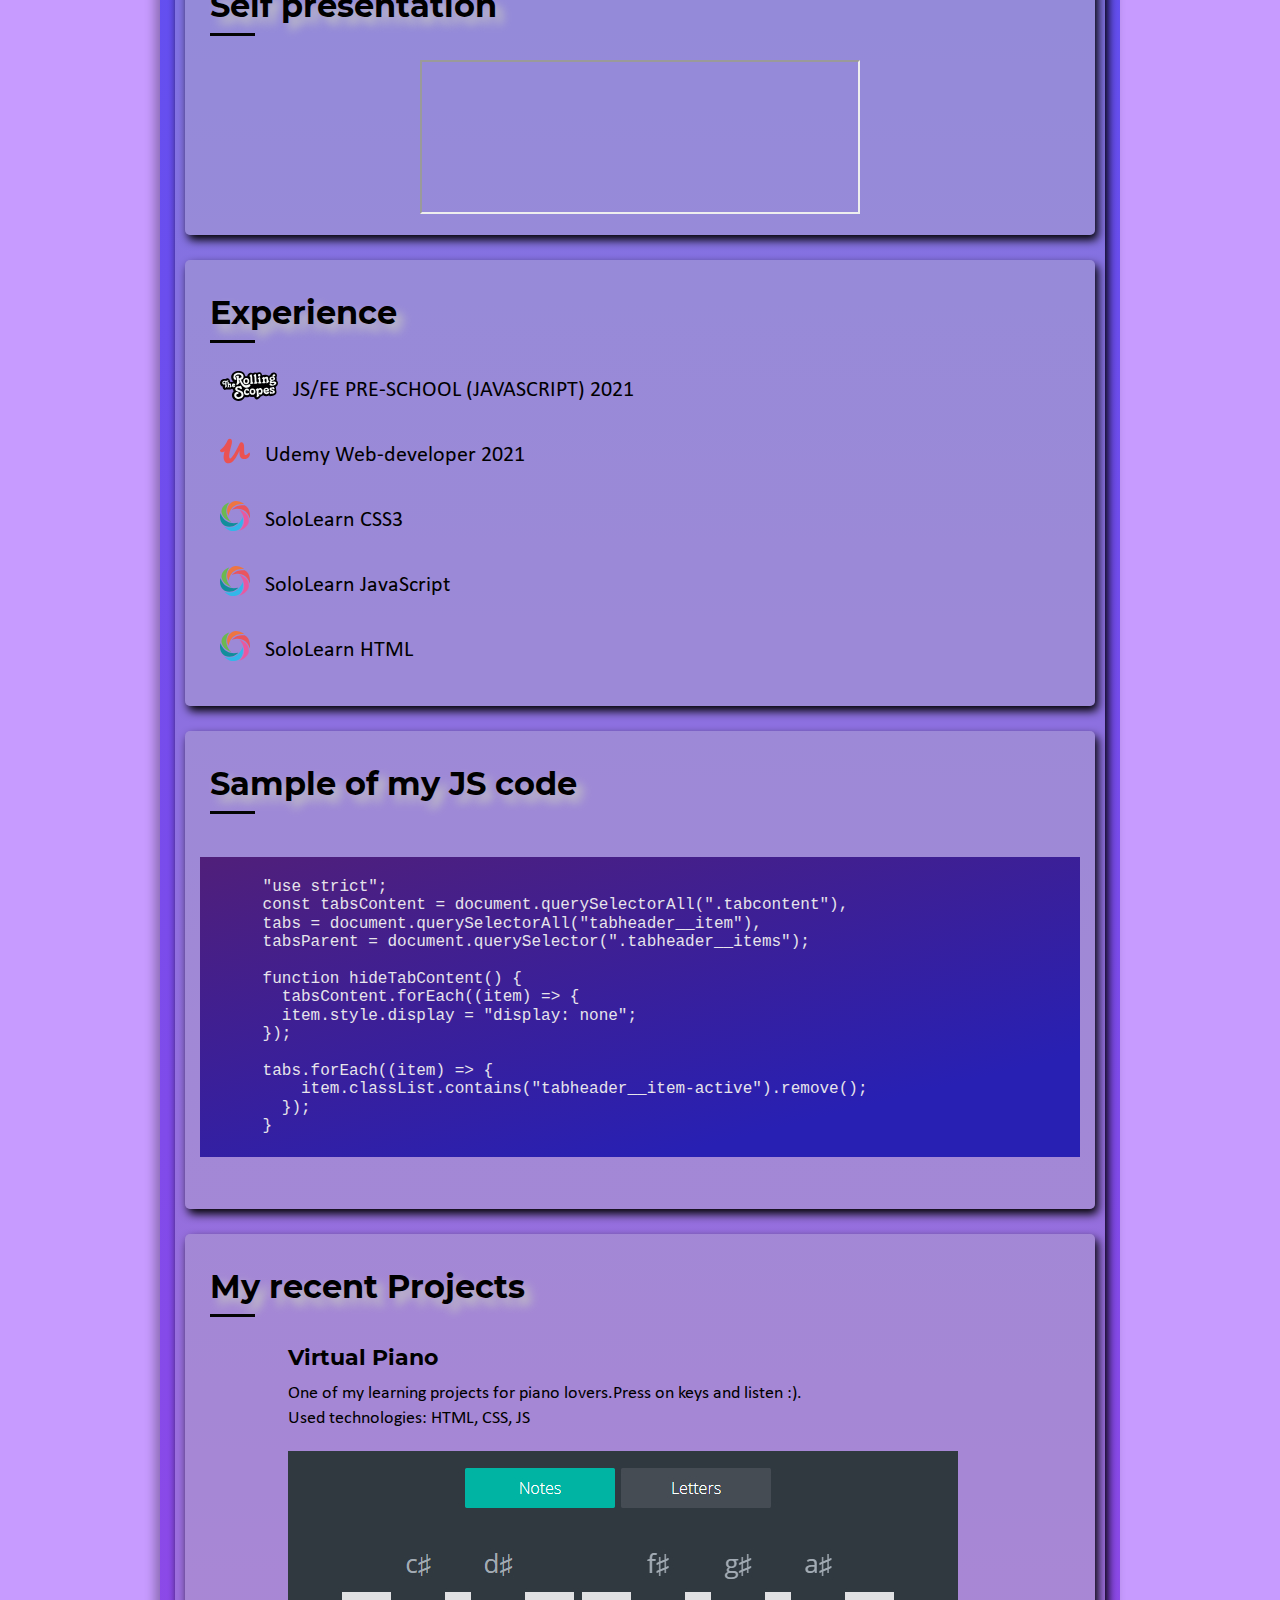
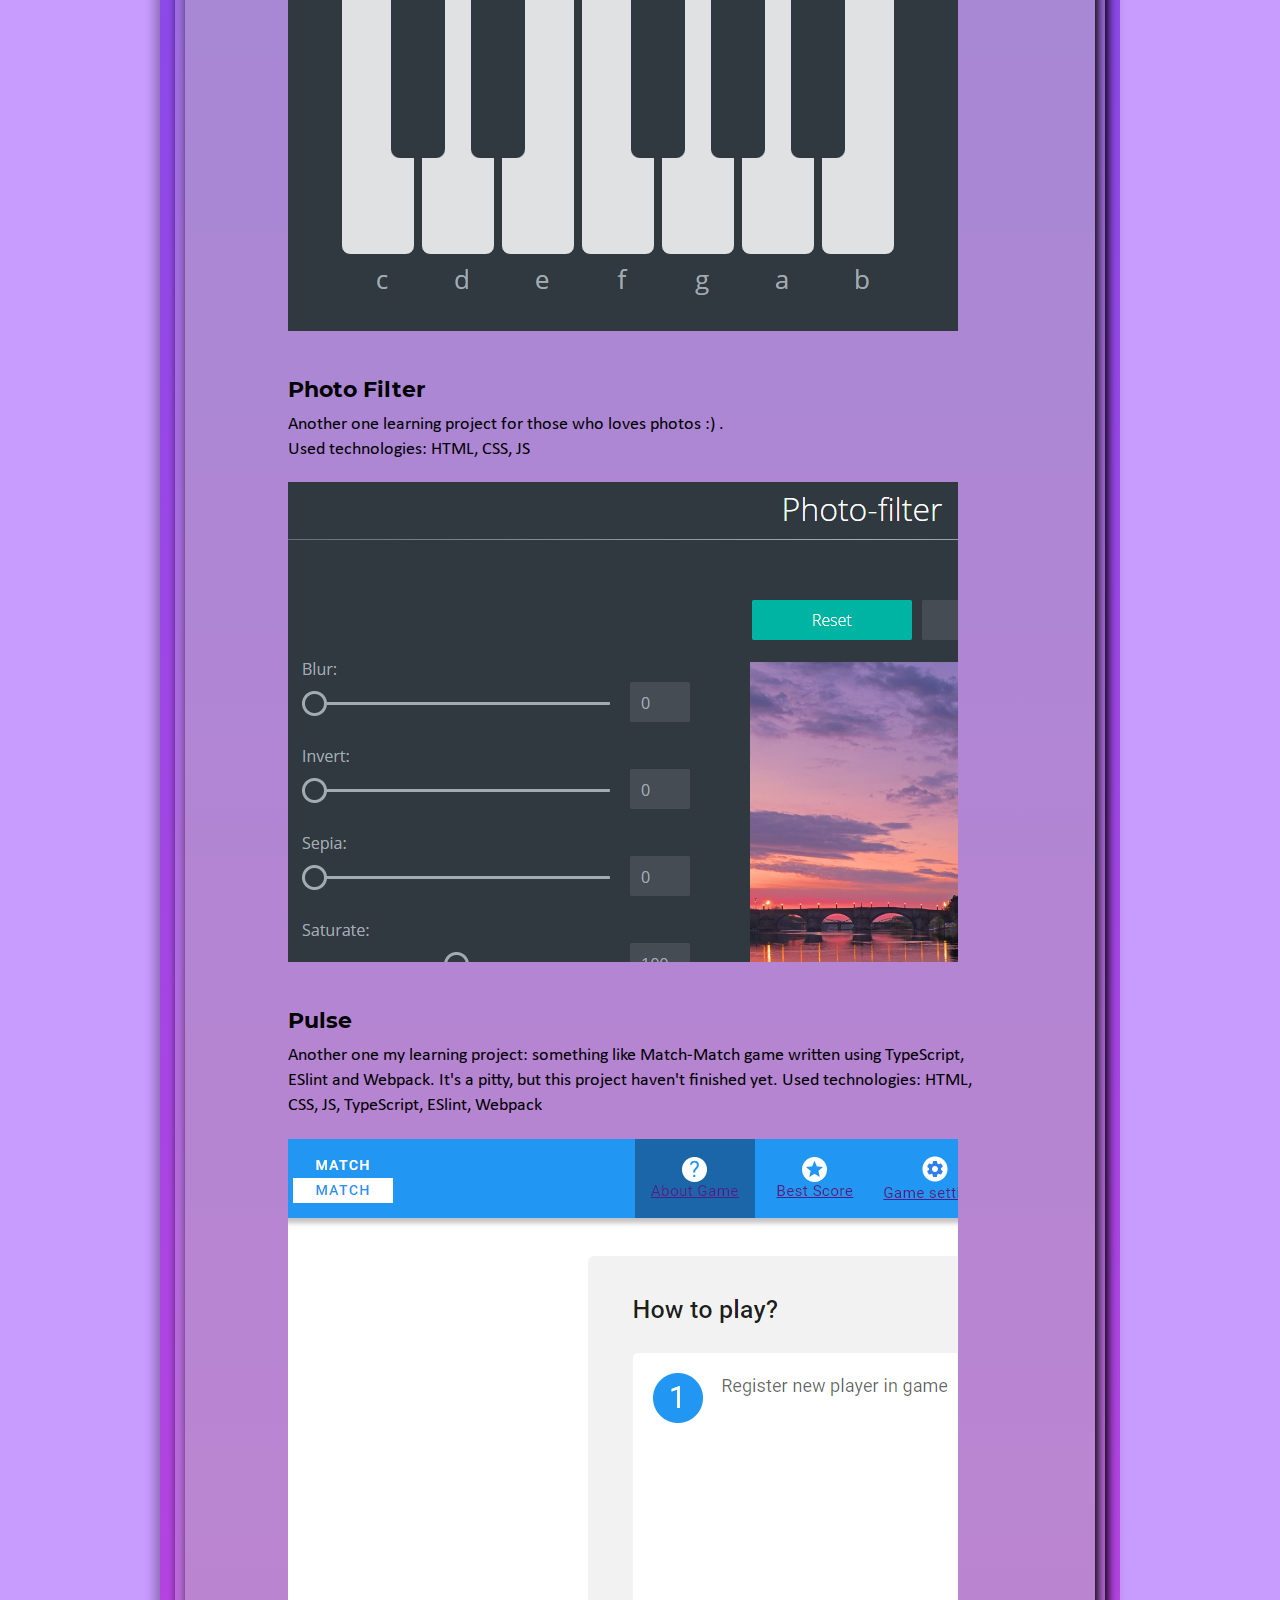
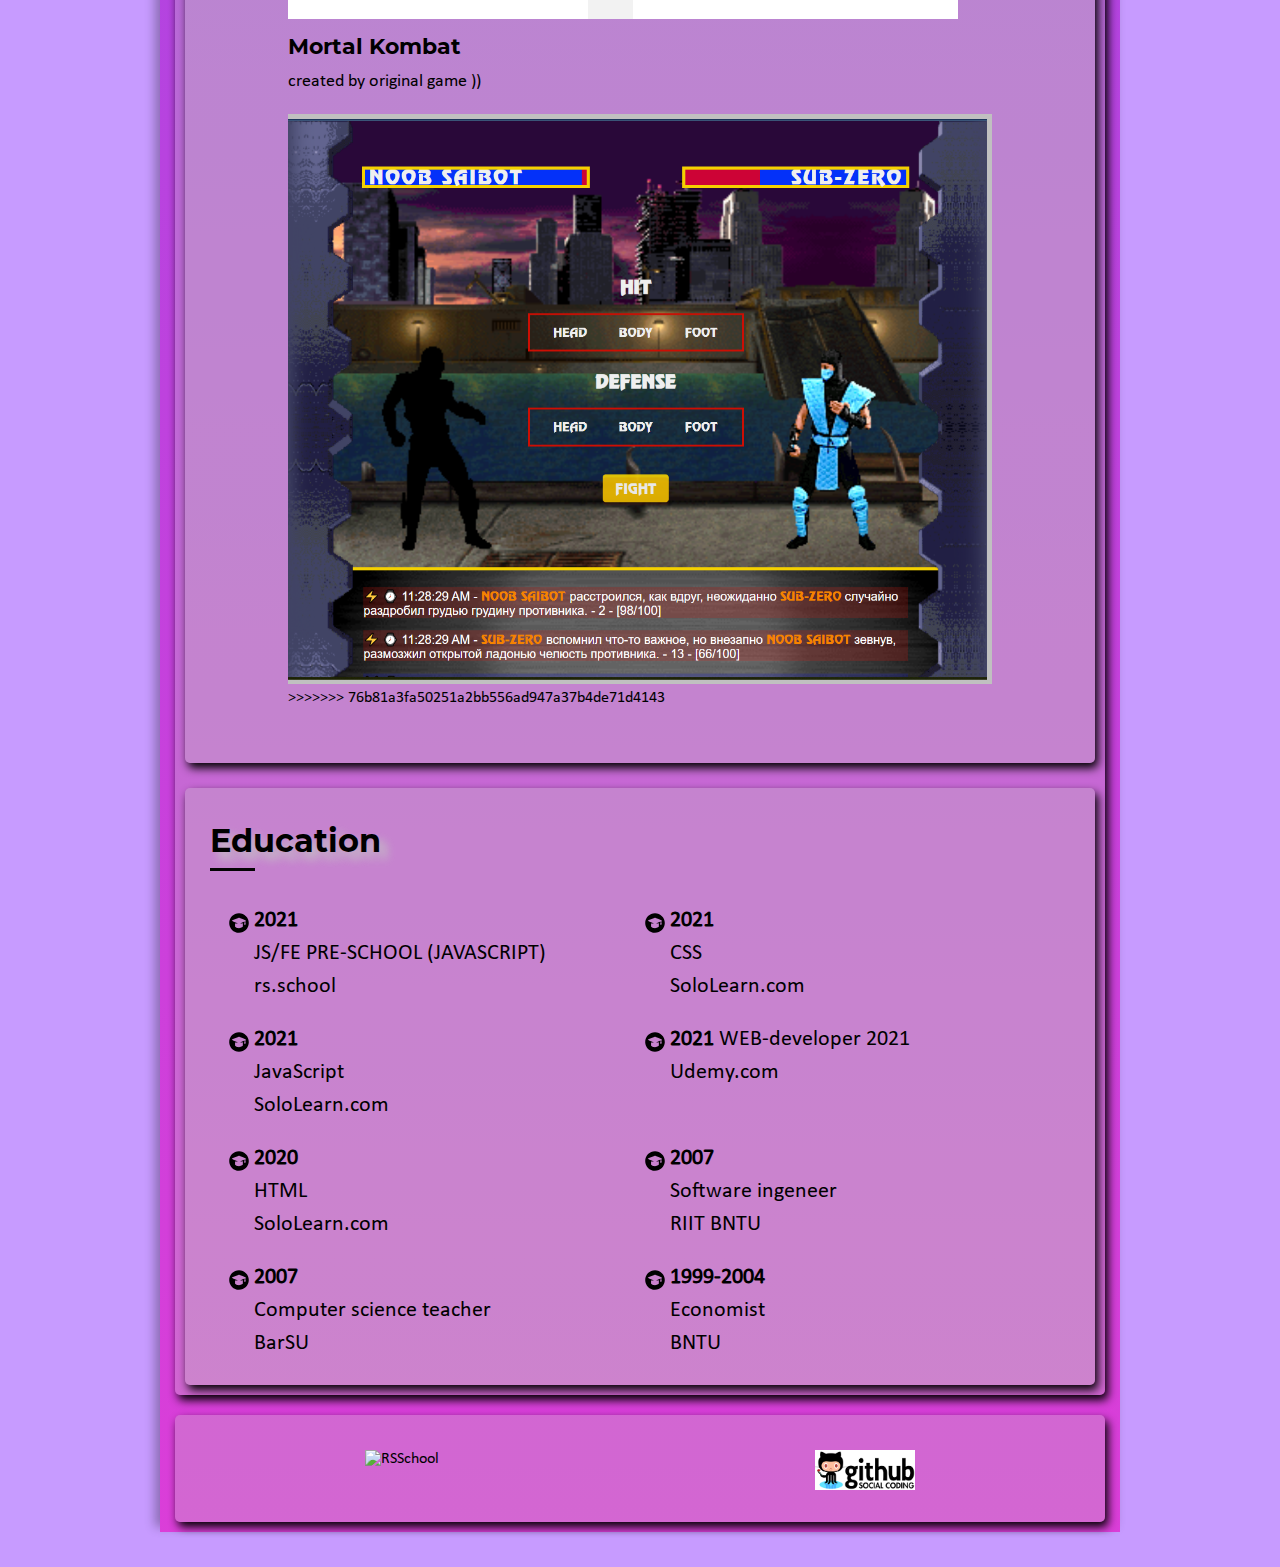
==== commit 9b364f30: "refactor: edit some responsive styles" ====
--- a/index.html
+++ b/index.html
@@ -1,304 +1,363 @@
-<!DOCTYPE html>
-<html lang="en">
-
-<head>
-  <meta charset="UTF-8">
-  <meta http-equiv="X-UA-Compatible" content="IE=edge">
-  <meta name="viewport" content="width=device-width, initial-scale=1.0">
-  <link rel="stylesheet" href="css/fonts.css">
-  <link rel="stylesheet" href="css/normalize.css">
-  <link rel="stylesheet" href="css/style.css">
-  <link rel="stylesheet" href="css/gradient-dark.min.css">
-  <title>Curriculum Vitae</title>
-
-</head>
-
-<body>
-  <div class="content">
-    <header class="header block">
-      <div class="header-logo logo">
-        <div class="logo__logo" id="home">CV</div>
-        <div class="logo-wrapper">
-          <div class="logo__text logo__text_upper">urriculum</div>
-          <div class="logo__text logo__text_lower">itae</div>
-        </div>
-      </div>
-      <div class="menu-wrapper">
-        <div class="cv-name">Davydau Aliaksei</div>
-        <div class="cv-position">Junior WEB-developer</div>
-        <div class="layer hide">
-          <nav class="nav">
-            <ul class="nav-menu menu">
-              <li class="menu__item"><a href="#about" class="menu__link">About</a></li>
-              <li class="menu__item"><a href="#exp" class="menu__link">Experience</a></li>
-              <li class="menu__item"><a href="#skills" class="menu__link">Skills</a></li>
-              <li class="menu__item"><a href="#edu" class="menu__link">Education</a></li>
-              <li class="menu__item"><a href="#lang" class="menu__link">Languages</a></li>
-              <li class="menu__item"><a href="#contacts" class="menu__link">Contacts</a></li>
-            </ul>
-
-          </nav>
-        </div>
-
-      </div>
-      <div class="burger">
-        <div class="line" id="up"></div>
-        <div class="line" id="mid"></div>
-        <div class="line" id="down"></div>
-      </div>
-    </header>
-    <div class="content-wrapper">
-      <aside class="sidebar block">
-        <div class="cv-photo">
-          <img src="./assets/img/photo.jpg" alt="candidate photo" class="photo">
-        </div>
-        <section class="about" id="about">
-          <h2>About</h2>
-          <div class="about__text">
-            Life is short. So I want to try so many thing as I can.
-            Programming is one of them. Because I see it like a Star Gate to the new World of Opportunities and GREAT
-            deals. I dream to become a part of Something really big
-          </div>
-        </section>
-        <section class="contacts" id="contacts">
-          <h2>Contacts</h2>
-          <div class="contacts__content">
-            <ul class="contacts__list">
-              <li class="contacts__item">Phone: 
-                <a href="callto:375293472556">+375 (29) 347 25 56</a>
-              </li>
-              <li class="contacts__item">Email: <a
-                  href="mailto:davidoff.aleksei@gmail.com">davidoff.aleksei@gmail.com</a></li>
-              <li class="contacts__item">Skype: <a href="skype:pastor_ni">pastor_ni</a></li>
-            </ul>
-          </div>
-        </section>
-        <section class="skills" id="skills">
-          <h2>Skills</h2>
-          <ul class="skills__list">
-            <li class="skills__item">
-              <div class="skills__name">HTML5</div>
-              <div class="skills__box">
-                <div class="skills__progress" id="HTML"></div>
-              </div>
-            </li>
-            <li class="skills__item">
-              <div class="skills__name">CSS3</div>
-              <div class="skills__box">
-                <div class="skills__progress" id="CSS"></div>
-              </div>
-            </li>
-            <li class="skills__item">
-              <div class="skills__name">JavaScript</div>
-              <div class="skills__box">
-                <div class="skills__progress" id="JS"></div>
-              </div>
-            </li>
-            <li class="skills__item">
-              <div class="skills__name">GIT</div>
-              <div class="skills__box">
-                <div class="skills__progress" id="GIT"></div>
-              </div>
-            </li>
-            <li class="skills__item">
-              <div class="skills__name">TypeScript</div>
-              <div class="skills__box">
-                <div class="skills__progress" id="TS"></div>
-              </div>
-            </li>
-          </ul>
-        </section>
-        <section class="lang" id="lang">
-          <h2 class="lang">Languages</h2>
-          <ul class="lang__list">
-            <li class="lang__item">
-              <div class="lang__name">
-                English A2
-              </div>
-              <div class="lang__box">
-                <div class="lang__progress" id="eng">
-                </div>
-              </div>
-            </li>
-            <li class="lang__item">
-              <div class="lang__name">
-                Russian Native
-              </div>
-              <div class="lang__box">
-                <div class="lang__progress" id="rus">
-                </div>
-              </div>
-            </li>
-            <li class="lang__item">
-              <div class="lang__name">
-                Belorussian B2
-              </div>
-              <div class="lang__box">
-                <div class="lang__progress" id="by">
-                </div>
-              </div>
-            </li>
-          </ul>
-        </section>
-        <div class="video">
-          <iframe src="https://www.youtube.com/embed/jfCwBzYRBTM" title="YouTube video player" frameborder="0"
-            allow="accelerometer; autoplay; clipboard-write; encrypted-media; gyroscope; picture-in-picture"
-            allowfullscreen class="video-player"></iframe>
-        </div>
-      </aside>
-      <main class="main block">
-        <section class="exp" id="exp">
-          <h2>Experience</h2>
-          <ol class="exp__list">
-            <li class="exp__item">
-              <a href="https://app.rs.school/certificate/i8wdu89i">JS/FE PRE-SCHOOL (JAVASCRIPT)
-                2021</a>
-            </li>
-            <li class="exp__item">
-              <a href="https://www.udemy.com/certificate/UC-ecabe547-5f24-4ce6-9151-622a8b818168/">Udemy
-                Web-developer
-                2021</a>
-            </li>
-            <li class="exp__item">
-              <a href="https://www.sololearn.com/Certificate/1023-1454521/jpg/">SoloLearn CSS3</a>
-            </li>
-            <li class="exp__item">
-              <a href="https://www.sololearn.com/certificates/course/en/1454521/1024/landscape/png">SoloLearn
-                JavaScript</a>
-            </li>
-            <li class="exp__item">
-              <a href="https://www.sololearn.com/Certificate/1014-1454521/jpg">SoloLearn HTML5</a>
-            </li>
-          </ol>
-        </section>
-        <section class="example" id="sample">
-          <h2>Sample of my JS code</h2>
-          <div class="my-code">
-            <pre>
-  <code class="hljs">
-      "use strict";
-      const tabsContent = document.querySelectorAll(".tabcontent"),
-      tabs = document.querySelectorAll("tabheader__item"),
-      tabsParent = document.querySelector(".tabheader__items");
-      
-      function hideTabContent() {
-        tabsContent.forEach((item) => {
-        item.style.display = "display: none";
-      });
-      
-      tabs.forEach((item) => {
-          item.classList.contains("tabheader__item-active").remove();
-        });
-      }
-  </code>
-  </pre>
-          </div>
-        </section>
-        <section class="myProjects">
-          <h2>My recent Projects</h2>
-          <div class="project__card">
-            <h3 class="project__name">Virtual Piano</h3>
-            <div class="project__descr">One of my learning projects for piano lovers.Press on keys and listen :). <br> Used technologies: HTML, CSS, JS</div>
-            <div class="project__screenshot">
-              <a href="https://rolling-scopes-school.github.io/davidoff-a-JSFE2021Q1/virtual-piano/
-">
-                <img src="./assets/img/projects/vp.png" alt="virtual piano" class="project__img">
-              </a>
-            </div>
-          </div>
-          <div class="project__card">
-            <h3 class="project__name">Photo Filter</h3>
-            <div class="project__descr">Another one learning project for those who loves photos :) . <br> Used technologies: HTML, CSS, JS</div>
-            <div class="project__screenshot">
-              <a href="https://rolling-scopes-school.github.io/davidoff-a-JSFE2021Q1/photo-filter/">
-                <img src="./assets/img/projects/pf.png" alt="Photo Filter" class="project__img">
-              </a>
-            </div>
-          </div>
-          <div class="project__card">
-            <h3 class="project__name">Pulse</h3>
-            <div class="project__descr">Another one my learning project: something like Match-Match game written using TypeScript, ESlint and Webpack. It's a pitty, but this project haven't finished yet. Used technologies: HTML, CSS, JS, TypeScript, ESlint, Webpack</div>
-            <div class="project__screenshot">
-              <a href="https://ecstatic-almeida-055f6e.netlify.app/">
-                <img src="./assets/img/projects/match.png" alt="online store pulse" class="project__img">
-              </a>
-            </div>
-          </div>
-        </section>
-        <section class="edu" id="edu">
-          <h2>Education</h2>
-          <ul class="edu__list">
-            <li class="edu__item">
-              <span>2021</span> <br>
-              JS/FE PRE-SCHOOL (JAVASCRIPT) <br>
-              <a href="https://rs.school/">rs.school</a>
-            </li>
-            <li class="edu__item">
-              <span>2021</span> <br>
-              CSS <br>
-              <a href="SoloLearn.com">SoloLearn.com</a>
-            </li>
-            <li class="edu__item">
-              <span>2021</span> <br>
-              JavaScript <br>
-              <a href="SoloLearn.com">SoloLearn.com</a>
-            </li>
-            <li class="edu__item">
-              <span>2021</span>
-              WEB-developer 2021 <br>
-              <a href="udemy.com">Udemy.com</a>
-            </li>
-            <li class="edu__item">
-              <span>2020</span>
-              HTML <br>
-              <a href="SoloLearn.com">SoloLearn.com</a>
-            </li>
-            <li class="edu__item">
-              <span>2007</span>
-              Software ingeneer <br>
-              RIIT BNTU
-            </li>
-            <li class="edu__item">
-              <span>2007</span>
-              Computer science teacher <br>
-              <a href="https://barsu.by/">BarSU</a>
-            </li>
-            <li class="edu__item">
-              <span>1999-2004</span>
-              Economist <br>
-              <a href="http://www.bntu.by/">BNTU</a>
-            </li>
-          </ul>
-        </section>
-
-      </main>
-    </div>
-
-    <footer class="footer block">
-      <div class="footer__wrapper">
-        <div class="social">
-          <a href="https://rs.school/js/">
-            <img src="https://rs.school/images/rs_school_js.svg" alt="RSSchool">
-          </a>
-        </div>
-        <div class="social">
-          <a href="https://github.com/davidoff-a">
-            <img src="./assets/img/github.png" alt="github davidoff profile">
-          </a>
-        </div>
-      </div>
-    </footer>
-  </div>
-  <div class="back hide">
-    <a href="#home">
-      <img src="./assets/img/up-arrow.png" alt="arrow">
-    </a>
-  </div>
-  <script src="https://cdnjs.cloudflare.com/ajax/libs/highlight.js/11.2.0/highlight.min.js"></script>
-  <!-- and it's easy to individually load additional languages -->
-  <script src="https://cdnjs.cloudflare.com/ajax/libs/highlight.js/11.2.0/languages/go.min.js"></script>
-  <script>hljs.highlightAll();</script>
-  <script src="./js/app.js"></script>
-</body>
-
+<!DOCTYPE html>
+<html lang="en">
+
+<head>
+  <meta charset="UTF-8">
+  <meta http-equiv="X-UA-Compatible" content="IE=edge">
+  <meta name="viewport" content="width=device-width, initial-scale=1.0">
+  <link rel="stylesheet" href="css/fonts.css">
+  <link rel="stylesheet" href="css/normalize.css">
+  <link rel="stylesheet" href="css/style.css">
+  <link rel="stylesheet" href="css/gradient-dark.min.css">
+  <title>Curriculum Vitae</title>
+
+</head>
+
+<body>
+  <div class="content">
+    <header class="header block">
+      <div class="header__logo logo">
+        <div class="logo__logo" id="home">CV</div>
+        <div class="logo__wrapper">
+          <div class="logo__text">urriculum</div>
+          <div class="logo__text">itae</div>
+        </div>
+      </div>
+      <div class="header__wrapper">
+        <h1 class="cv__name">Davydau Aliaksei</h1>
+        <div class="cv__position">Junior WEB-developer</div>
+      </div>
+      <div class="burger">
+        <div class="burger__line" id="up"></div>
+        <div class="burger__line" id="mid"></div>
+        <div class="burger__line" id="down"></div>
+      </div>
+      <div class="layer hide">
+        <nav class="nav">
+          <ul class="nav-menu menu">
+            <li class="menu__item"><a href="#about" class="menu__link">About</a></li>
+            <li class="menu__item"><a href="#contacts" class="menu__link">Contacts</a></li>
+            <li class="menu__item"><a href="#skills" class="menu__link">Skills</a></li>
+            <li class="menu__item"><a href="#lang" class="menu__link">Languages</a></li>
+            <li class="menu__item"><a href="#video" class="menu__link">Self-presentation</a></li>
+            <li class="menu__item"><a href="#exp" class="menu__link">Experience</a></li>
+            <li class="menu__item"><a href="#sample" class="menu__link">Sample of my code</a></li>
+            <li class="menu__item"><a href="#projects" class="menu__link">My projects</a></li>
+            <li class="menu__item"><a href="#edu" class="menu__link">Education</a></li>
+            
+          </ul>
+        </nav>
+      </div>
+    </header>
+    <div class="content__wrapper">
+      <main class="main block">
+
+        <section class="about block" id="about">
+          <h2>About</h2>
+          <div class="about__wrapper">
+            <div class="about__photo block">
+              <figure>
+                <img src="./assets/img/photo.jpg" alt="candidate photo" class="photo">
+                <figcaption>HI, there! It's me!</figcaption>
+                </figure>
+            </div>
+            <div class="about__text block">
+              Life is short. So I want to try so many thing as I can.
+              Programming is one of them. Because I see it like a Star Gate to the new World of Opportunities and GREAT
+              deals. I dream to become a part of Something really HUGE.
+            </div>
+          </div>
+        </section>
+        <section class="contacts block" id="contacts">
+          <h2>Contacts</h2>
+          <div class="contacts__content">
+            <ul class="contacts__list">
+              <li class="contacts__item">
+                <img src="./assets/svg/contacts/mdi_call.svg" alt="Phone">
+                Phone: 
+                <a href="callto:375293472556">+375 (29) 347 25 56</a>
+              </li>
+              <li class="contacts__item"> <img src="./assets/svg/contacts/mdi_mail.svg" alt="Email">Email:<a
+                  href="mailto:davidoff.aleksei@gmail.com">davidoff.aleksei@gmail.com</a></li>
+              <li class="contacts__item"> <img src="./assets/img/contacts/skype.svg" alt="skype"> Skype: <a
+                  href="skype:pastor_ni">pastor_ni</a></li>
+            </ul>
+          </div>
+        </section>
+        <section class="skills block" id="skills">
+          <h2>Skills</h2>
+          <ul class="skills__list">
+            <li class="skills__item">
+              <div class="skills__name">
+                <img src="./assets/svg/skills/HTML5.svg" alt="HTML">
+                HTML5
+              </div>
+              <div class="skills__box">
+                <div class="skills__progress" id="HTML"></div>
+              </div>
+            </li>
+            <li class="skills__item">
+              <div class="skills__name">
+                <img src="./assets/svg/skills/css3.svg" alt="CSS"> CSS3
+              </div>
+              <div class="skills__box">
+                <div class="skills__progress" id="CSS"></div>
+              </div>
+            </li>
+            <li class="skills__item">
+              <div class="skills__name">
+                <img src="./assets/svg/skills/javascript.svg" alt="JavaScript"> JavaScript
+              </div>
+              <div class="skills__box">
+                <div class="skills__progress" id="JS"></div>
+              </div>
+            </li>
+            <li class="skills__item">
+              <div class="skills__name">
+                <img src="./assets/svg/skills/git.svg" alt="git"> GIT
+              </div>
+              <div class="skills__box">
+                <div class="skills__progress" id="GIT"></div>
+              </div>
+            </li>
+            <li class="skills__item">
+              <div class="skills__name">
+                <img src="./assets/svg/skills/typescript-icon.svg" alt="TypeSript">
+                TypeScript
+              </div>
+              <div class="skills__box">
+                <div class="skills__progress" id="TS"></div>
+              </div>
+            </li>
+          </ul>
+        </section>
+        <section class="lang block" id="lang">
+          <h2 class="lang">Languages</h2>
+          <ul class="lang__list">
+            <li class="lang__item">
+              <div class="lang__name">
+                English A2
+              </div>
+              <div class="lang__box">
+                <div class="lang__progress" id="eng">
+                </div>
+              </div>
+            </li>
+            <li class="lang__item">
+              <div class="lang__name">
+                Russian Native
+              </div>
+              <div class="lang__box">
+                <div class="lang__progress" id="rus">
+                </div>
+              </div>
+            </li>
+            <li class="lang__item">
+              <div class="lang__name">
+                Belorussian B2
+              </div>
+              <div class="lang__box">
+                <div class="lang__progress" id="by">
+                </div>
+              </div>
+            </li>
+          </ul>
+        </section>
+        <div class="video block" id="video">
+          <h2>Self presentation</h2>
+          <div class="video__wrapper">
+            <iframe src="https://www.youtube.com/embed/jfCwBzYRBTM" title="YouTube video player"
+              allow="accelerometer; autoplay; clipboard-write; encrypted-media; gyroscope; picture-in-picture"
+              allowfullscreen class="video__player"></iframe>
+          </div>
+        </div>
+        <section class="exp block" id="exp">
+          <h2>Experience</h2>
+          <ul class="exp__list">
+            <li class="exp__item">
+              <div class="exp__logo"><a href="https://app.rs.school/certificate/i8wdu89i">
+                  <img src="./assets/svg/exp/RSSchool.svg" alt="Rolling Scopes School">
+                </a></div>
+              <div class="exp__descr">
+                <a href="https://app.rs.school/certificate/i8wdu89i">
+                  JS/FE PRE-SCHOOL (JAVASCRIPT)
+                  2021</a>
+              </div>
+            </li>
+            <li class="exp__item">
+              <div class="exp__logo">
+                <a href="https://www.udemy.com/certificate/UC-ecabe547-5f24-4ce6-9151-622a8b818168/">
+                  <img src="./assets/svg/exp/udemy-icon.svg" alt="Udemy"></a></div>
+              <div class="exp__descr">
+                <a href="https://www.udemy.com/certificate/UC-ecabe547-5f24-4ce6-9151-622a8b818168/">Udemy Web-developer 2021</a>
+              </div>
+            </li>
+            <li class="exp__item">
+              <div class="exp__logo"><a href="https://www.sololearn.com/Certificate/1023-1454521/jpg/">
+                  <img src="./assets/svg/exp/sololearn.svg" alt="SoloLearn"></a></div>
+              <div class="exp__descr">
+                <a href="https://www.sololearn.com/Certificate/1023-1454521/jpg/">
+                  SoloLearn CSS3</a>
+              </div>
+              </li>
+              <li class="exp__item">
+                <div class="exp__logo"><a href="https://www.sololearn.com/certificates/course/en/1454521/1024/landscape/png">
+                    <img src="./assets/svg/exp/sololearn.svg" alt="SoloLearn"></a></div>
+                <div class="exp__descr">
+                  <a href="https://www.sololearn.com/certificates/course/en/1454521/1024/landscape/png">
+                    SoloLearn JavaScript</a>
+                </div>
+                </li>
+                <li class="exp__item">
+                <div class="exp__logo"><a href="https://www.sololearn.com/Certificate/1014-1454521/jpg/">
+                    <img src="./assets/svg/exp/sololearn.svg" alt="SoloLearn"></a></div>
+                <div class="exp__descr">
+                  <a href="https://www.sololearn.com/Certificate/1014-1454521/jpg/">
+                    SoloLearn HTML</a>
+                </div>
+            </li>
+            </ul>
+        </section>
+        <section class="example block" id="sample">
+          <h2>Sample of my JS code</h2>
+          <div class="my-code">
+            <pre>
+  <code class="hljs">
+      "use strict";
+      const tabsContent = document.querySelectorAll(".tabcontent"),
+      tabs = document.querySelectorAll("tabheader__item"),
+      tabsParent = document.querySelector(".tabheader__items");
+      
+      function hideTabContent() {
+        tabsContent.forEach((item) => {
+        item.style.display = "display: none";
+      });
+      
+      tabs.forEach((item) => {
+          item.classList.contains("tabheader__item-active").remove();
+        });
+      }
+  </code>
+  </pre>
+          </div>
+        </section>
+        <section class="projects block" id="projects">
+          <h2>My recent Projects</h2>
+          <div class="project__card">
+            <h3 class="project__name">Virtual Piano</h3>
+            <div class="project__descr">One of my learning projects for piano lovers.Press on keys and listen :). <br>
+              Used technologies: HTML, CSS, JS</div>
+            <div class="project__screenshot">
+              <a href="https://rolling-scopes-school.github.io/davidoff-a-JSFE2021Q1/virtual-piano/
+">
+                <img src="./assets/img/projects/vp.png" alt="virtual piano" class="project__img">
+              </a>
+            </div>
+          </div>
+          <div class="project__card">
+            <h3 class="project__name">Photo Filter</h3>
+            <div class="project__descr">Another one learning project for those who loves photos :) . <br> Used
+              technologies: HTML, CSS, JS</div>
+            <div class="project__screenshot">
+              <a href="https://rolling-scopes-school.github.io/davidoff-a-JSFE2021Q1/photo-filter/">
+                <img src="./assets/img/projects/pf.png" alt="Photo Filter" class="project__img">
+              </a>
+            </div>
+          </div>
+          <div class="project__card">
+
+            <h3 class="project__name">Pulse</h3>
+            <div class="project__descr">Another one my learning project: something like Match-Match game written using
+              TypeScript, ESlint and Webpack. It's a pitty, but this project haven't finished yet. Used technologies:
+              HTML, CSS, JS, TypeScript, ESlint, Webpack</div>
+            <div class="project__screenshot">
+              <a href="https://ecstatic-almeida-055f6e.netlify.app/">
+                <img src="./assets/img/projects/match.png" alt="online store pulse" class="project__img">
+
+            <h3 class="project__name">Mortal Kombat</h3>
+            <div class="project__descr">created by original game ))</div>
+            <div class="project__screenshot">
+              <a href="https://mortal-kombat-davidoff-a.netlify.app/">
+                <img src="./assets/img/projects/mk.png" alt="online fighting Mortal Kombat" class="project__img">
+>>>>>>> 76b81a3fa50251a2bb556ad947a37b4de71d4143
+              </a>
+            </div>
+          </div>
+        </section>
+        <section class="edu block" id="edu">
+          <h2>Education</h2>
+          <ul class="edu__list">
+            <li class="edu__item">
+              <span>2021</span> <br>
+              JS/FE PRE-SCHOOL (JAVASCRIPT) <br>
+              <a href="https://rs.school/">rs.school</a>
+            </li>
+            <li class="edu__item">
+              <span>2021</span> <br>
+              CSS <br>
+              <a href="SoloLearn.com">SoloLearn.com</a>
+            </li>
+            <li class="edu__item">
+              <span>2021</span> <br>
+              JavaScript <br>
+              <a href="SoloLearn.com">SoloLearn.com</a>
+            </li>
+            <li class="edu__item">
+              <span>2021</span>
+              WEB-developer 2021 <br>
+              <a href="udemy.com">Udemy.com</a>
+            </li>
+            <li class="edu__item">
+              <span>2020</span><br>
+              HTML <br>
+              <a href="SoloLearn.com">SoloLearn.com</a>
+            </li>
+            <li class="edu__item">
+              <span>2007</span><br>
+              Software ingeneer <br>
+              RIIT BNTU
+            </li>
+            <li class="edu__item">
+              <span>2007</span><br>
+              Computer science teacher <br>
+              <a href="https://barsu.by/">BarSU</a>
+            </li>
+            <li class="edu__item">
+              <span>1999-2004</span><br>
+              Economist <br>
+              <a href="http://www.bntu.by/">BNTU</a>
+            </li>
+          </ul>
+        </section>
+
+      </main>
+    </div>
+
+    <footer class="footer block">
+      <div class="footer__wrapper">
+        <div class="social">
+          <a href="https://rs.school/js/">
+            <img src="https://rs.school/images/rs_school_js.svg" alt="RSSchool">
+          </a>
+        </div>
+        <div class="social">
+          <a href="https://github.com/davidoff-a">
+            <img src="./assets/img/github.png" alt="github davidoff profile">
+          </a>
+        </div>
+      </div>
+    </footer>
+  </div>
+  <div class="back hide">
+    <a href="#home">
+      <img src="./assets/img/up-arrow.png" alt="arrow">
+    </a>
+  </div>
+  <script src="https://cdnjs.cloudflare.com/ajax/libs/highlight.js/11.2.0/highlight.min.js"></script>
+  <!-- and it's easy to individually load additional languages -->
+  <script src="https://cdnjs.cloudflare.com/ajax/libs/highlight.js/11.2.0/languages/go.min.js"></script>
+  <script>hljs.highlightAll();</script>
+  <script src="./js/app.js"></script>
+</body>
+
 </html>--- a/css/style.css
+++ b/css/style.css
@@ -1,6 +1,10 @@
 * {
   font-family: "Calibri Regular", sans-serif;
   box-sizing: border-box;
+}
+
+html {
+  scroll-behavior: smooth;
 }
 
 ul {
@@ -14,10 +18,46 @@
 h5,
 h6,
 ul,
+ol,
 pre {
   margin: 0;
   padding: 0;
 }
+
+code {
+  max-width: 100%;
+  overflow: auto;
+}
+
+code,
+pre,
+pre code {
+  white-space: pre-wrap;
+  word-break: break-all;
+}
+
+h2 {
+  position: relative;
+  margin: 20px 10px 35px 10px;
+  font-family: Montserrat;
+  font-size: 32px;
+  text-shadow: 7px 7px 10px #c4c4c4;
+}
+h2:before {
+  content: "";
+  position: absolute;
+  top: 45px;
+  left: 0;
+  width: 45px;
+  height: 3px;
+  background-color: #040404;
+}
+@media (max-width: 500px) {
+  h2:before {
+    display: none;
+  }
+}
+
 a {
   color: black;
   text-decoration: none;
@@ -35,7 +75,7 @@
   justify-content: space-between;
   background: linear-gradient(rgba(3, 56, 244, 0.71), rgba(224, 37, 206, 0.79));
   min-height: 100%;
-  width: 80%;
+  max-width: 960px;
   margin: 0 auto;
   min-width: 320px;
   box-shadow: -5px -5px 10px rgba(0, 0, 0, 0.3);
@@ -44,6 +84,15 @@
 .block {
   background: rgba(196, 196, 196, 0.3);
   border-radius: 5px;
+  padding: 15px;
+  box-shadow: 3px 5px 10px #000;
+}
+
+.main {
+  flex: 1 1 85%;
+  margin: 10px 15px;
+  height: 100%;
+  padding: 10px;
 }
 
 .header {
@@ -53,14 +102,19 @@
   flex: 0 0 104px;
   margin: 10px 15px;
 }
-/*----------------LOGO------------------ */
-.header-logo {
+.header__logo {
   position: relative;
   flex: 0 0 15%;
   padding: 15px;
   min-width: 250px;
 }
-.logo-wrapper {
+
+.block {
+  background: rgba(196, 196, 196, 0.3);
+  border-radius: 5px;
+}
+
+.logo__wrapper {
   position: absolute;
   top: 55px;
   left: 120px;
@@ -70,34 +124,36 @@
   text-align: center;
   font-size: 96px;
   font-weight: 900;
-  font-family: Montserrat;
+  font-family: Montserrat, sans-serif;
   letter-spacing: -15px;
   color: rgba(112, 168, 134, 0.8);
   text-shadow: -5px 5px 10px rgba(56, 56, 56, 0.6);
 }
-
 .logo__text {
   font-size: 22px;
   line-height: 25px;
   font-weight: bold;
   text-shadow: -5px 5px 5px rgba(56, 56, 56, 0.6);
 }
-/*----------------MENU----------------- */
-.menu-wrapper {
+
+.header__wrapper {
   flex: 1 1 85%;
 }
-.cv-name {
+
+.cv__name {
   font-size: 72px;
-  font-family: Montserrat;
+  font-family: Montserrat, sans-serif;
   font-weight: 900;
   text-transform: capitalize;
   text-align: center;
 }
-.cv-position {
+
+.cv__position {
   font-size: 22px;
   line-height: 140%;
   text-align: center;
 }
+
 .layer {
   position: fixed;
   top: 0;
@@ -108,20 +164,21 @@
   overflow: hidden;
   background-color: rgba(0, 0, 0, 0.5);
 }
+
 .nav {
   position: absolute;
   top: 260px;
   right: 13%;
   width: 30%;
   padding: 15px;
-  background-color: rgba(196, 196, 196, 1);
+  background-color: rgb(196, 196, 196);
   border-radius: 5px;
   z-index: 1050;
 }
-.nav-menu {
+
+.nav__menu {
   display: flex;
   justify-content: space-around;
-  align-items: center;
   width: 100%;
   flex-direction: column;
   align-items: flex-end;
@@ -129,8 +186,6 @@
 }
 
 .menu__item {
-  width: 90px;
-  height: 25px;
   border-radius: 5px;
   margin: 5px;
   font-size: 24px;
@@ -140,10 +195,8 @@
   height: 40px;
   padding-left: 10px;
 }
-
 .menu__item:hover {
   background-color: rgba(64, 113, 247, 0.6);
-
   transition: all 0.6s;
 }
 
@@ -154,13 +207,11 @@
   height: 35px;
   margin: 0 20px;
   flex: 0 0 auto;
-  /* display: flex; */
   flex-direction: column;
   justify-content: space-between;
   align-items: center;
 }
-
-.line {
+.burger__line {
   transform-origin: 50%, 50%;
   height: 5px;
   width: 100%;
@@ -170,7 +221,6 @@
 #up.close {
   position: absolute;
   top: 50%;
-  /* transform-origin: 50%, 50%; */
   transform: rotateZ(45deg);
 }
 
@@ -184,177 +234,287 @@
   display: none;
 }
 
-/* ------------CONTENT----------------------- */
-.content-wrapper {
-  flex: 1 1 auto;
-  display: inline-flex;
-  justify-content: space-between;
-  align-items: flex-start;
-}
-
-.sidebar {
-  flex: 0 0 15%;
-  min-width: 250px;
-  margin: 10px 15px;
-  /* min-height: 100%; */
-  padding: 10px;
+.about {
+  min-height: 200px;
+}
+.about__wrapper {
+  width: 100%;
+  display: flex;
+  justify-content: space-between;
+  align-items: stretch;
+}
+.about__photo {
+  flex: 0 1 40%;
+  margin-right: 20px;
   align-self: stretch;
 }
-
-.cv-photo {
-  margin: 0 auto;
-  width: 100%;
-
-  object-fit: cover;
-  overflow: hidden;
-}
-
-.photo {
-  width: 100%;
+.about__photo img {
+  max-width: 100%;
   height: auto;
-}
-
+  border-radius: 10px;
+}
 .about__text {
+  padding: 15px;
+  line-height: 135%;
+  font-size: 22px;
+  flex: 1 1 60%;
+}
+
+.contacts {
+  margin-top: 25px;
+}
+.contacts__content {
+  width: 100%;
+  min-height: 60px;
+  font-size: 22px;
+}
+.contacts__list {
+  margin-top: 35px;
+  display: flex;
+  justify-content: space-between;
+  align-items: center;
+  flex-wrap: wrap;
+}
+.contacts__item {
+  display: flex;
+  justify-content: space-between;
+  align-items: center;
+  flex-wrap: nowrap;
   line-height: 140%;
-  font-size: 18px;
-}
-
-h2 {
-  font-size: 24px;
-  margin: 15px 0 25px 0;
-  position: relative;
-}
-
-h2::before {
+}
+@media (max-width: 500px) {
+  .contacts__item {
+    flex-wrap: wrap;
+    justify-content: flex-start;
+  }
+}
+.contacts__item img {
+  width: 20px;
+  height: 20px;
+  margin-right: 10px;
+  display: inline-block;
+}
+.contacts__item img::before {
   content: "";
-  position: absolute;
-  top: 30px;
-  left: 0;
-  width: 45px;
-  height: 3px;
-  background-color: #040404;
-}
-
-.contacts__item,
-.skills__item,
-.lang__item {
+  width: 25px;
+  height: 25px;
+}
+
+.skills {
+  width: 100%;
+  margin-top: 25px;
+  min-height: 150px;
+}
+.skills__list {
+  display: flex;
+  justify-content: space-between;
+  align-items: center;
+  flex-wrap: wrap;
+}
+.skills__list:nth-child(2n+1) {
+  margin-right: 20px;
+}
+.skills__item {
   margin-bottom: 12px;
-}
-
-.skills__box,
-.lang__box {
-  width: 80%;
+  flex: 0 1 50%;
+}
+.skills__item img {
+  width: 30px;
+  height: 25px;
+  display: inline-block;
+  margin-right: 10px;
+}
+.skills__name {
+  height: 30px;
+  font-size: 22px;
+  line-height: 140%;
+}
+.skills__box {
+  width: 90%;
   height: 6px;
   margin-top: 8px;
   background-color: rgba(196, 196, 196, 0.8);
 }
-
-.skills__progress,
+.skills__progress {
+  height: 100%;
+  background-color: rgb(29, 40, 194);
+}
+
+#HTML {
+  width: 90%;
+}
+
+#CSS {
+  width: 85%;
+}
+
+#JS {
+  width: 75%;
+}
+
+#GIT {
+  width: 45%;
+}
+
+#TS {
+  width: 30%;
+}
+
+.lang {
+  width: 100%;
+  margin-top: 25px;
+  min-height: 35px;
+}
+.lang__list {
+  display: flex;
+  justify-content: space-between;
+  align-items: center;
+  flex-wrap: wrap;
+}
+.lang__list:nth-child(2n+1) {
+  margin-right: 20px;
+}
+.lang__item {
+  margin-bottom: 12px;
+  flex: 0 1 50%;
+}
+.lang__name {
+  height: 30px;
+  font-size: 22px;
+  line-height: 140%;
+}
+.lang__box {
+  width: 90%;
+  height: 6px;
+  margin-top: 8px;
+  background-color: rgba(196, 196, 196, 0.8);
+}
 .lang__progress {
   height: 100%;
   background-color: rgb(29, 40, 194);
 }
-#HTML {
-  width: 90%;
-}
-#CSS {
-  width: 85%;
-}
-#JS {
-  width: 75%;
-}
-#GIT {
-  width: 45%;
-}
-#TS {
-  width: 30%;
-}
+
 #eng {
   width: 40%;
 }
+
 #rus {
   width: 90%;
 }
+
 #by {
   width: 85%;
 }
+
 .video {
-  margin: 22px 0 0 0;
-  width: 100%;
-  min-height: 130px;
-}
-.video-player {
+  margin-top: 25px;
+  min-height: 150px;
+}
+.video__wrapper {
+  width: 50%;
+  margin: 0 auto;
+}
+.video__player {
   width: 100%;
   height: auto;
 }
 
-.main {
-  flex: 1 1 85%;
-  margin: 10px 15px;
-  height: 100%;
-  padding: 10px;
-}
-pre {
+.exp {
+  margin-top: 25px;
+}
+.exp__list {
+  margin-left: 20px;
+}
+.exp__item {
+  margin: 15px 0;
+  height: 50px;
+  display: flex;
+  justify-content: flex-start;
+  align-items: center;
+  font-size: 22px;
+  line-height: 140%;
+}
+.exp__item__logo {
+  width: 100px;
+}
+.exp__item img {
+  height: 30px;
+  width: auto;
+  display: inline-block;
+  margin-right: 15px;
+}
+
+.example {
+  margin-top: 25px;
+}
+
+.projects {
+  margin-top: 25px;
+  min-height: 200px;
+}
+
+.project__card {
+  margin: 40px auto;
+  width: 80%;
+  min-height: 200px;
+}
+.project__name {
+  margin: 10px 0;
+  font-size: 22px;
+  font-family: Montserrat;
+}
+.project__descr {
+  width: 100%;
+  font-size: 18px;
+  line-height: 140%;
+}
+.project__screenshot {
+  width: 100%;
+  margin: 0 auto;
+  margin-top: 20px;
+  overflow: hidden;
+}
+.project__img {
   max-width: 100%;
-}
-
-code {
-  max-width: 100%;
-  overflow: auto;
-}
-
-code,
-pre,
-pre code {
-  white-space: pre-wrap;
-  word-break: break-all;
-}
-.exp__item,
+  height: auto;
+}
+
+.edu {
+  margin-top: 25px;
+}
+.edu__list {
+  margin: 0 auto;
+  width: 90%;
+  display: flex;
+  justify-content: space-between;
+  align-items: start;
+  flex-wrap: wrap;
+  font-size: 22px;
+  line-height: 135%;
+}
 .edu__item {
-  
-  margin: 15px 0;
+  margin: 10px;
   line-height: 150%;
-  
-}
-
+  flex: 0 1 45%;
+}
 .edu__item span {
   font-weight: bold;
-}
-.project__card {
-  width: 100%;
-  max-height: 500px;
-}
-
-.project__card:not(:first-child){
-  padding-top: 25px;
-}
-
-.project__name {
-  font-size: 22px;
-  font-family: Montserrat;
-}
-
-.project__descr {
-  font-size: 18px;
-  line-height: 140%;
-}
-.project__screenshot {
-  width: 100%;
-  height: 250px;
-  overflow: hidden;
-  object-fit: cover;
-}
-.project__img {
-  width: 100%;
-  height: auto;
+  position: relative;
+}
+.edu__item span:before {
+  content: "";
+  width: 20px;
+  height: 20px;
+  position: absolute;
+  top: 4px;
+  left: -25px;
+  background-image: url("../assets/svg/edu.svg");
 }
 
 .footer {
-  /* min-height: 100px; */
   flex: 0 0 auto;
   margin: 10px 15px;
 }
-
 .footer__wrapper {
   height: 100%;
   display: flex;
@@ -367,11 +527,19 @@
   width: 100px;
   margin: 20px 0;
 }
-
 .social img {
   max-width: 100%;
   height: auto;
 }
+
+.back:hover {
+  cursor: pointer;
+}
+.back:hover img {
+  width: 100%;
+  height: auto;
+}
+
 .back {
   width: 60px;
   height: 60px;
@@ -388,19 +556,19 @@
   width: 100%;
   height: auto;
 }
+
+.hide {
+  display: none;
+}
+
 @media (max-width: 950px) {
-  .cv-name {
+  .cv__name {
     font-size: 36px;
   }
   .nav {
     width: 40%;
   }
-  .nav-menu {
-    /* display:none; */
-    /*   
-  justify-content: space-around;
-  align-items: center;
-  width: 100%; */
+  .nav__menu {
     flex-wrap: nowrap;
   }
   .menu__item {
@@ -412,30 +580,43 @@
   }
 }
 @media (max-width: 850px) {
-  .content-wrapper {
+  .content__wrapper {
     flex-direction: column;
-  }
-  .block {
-    background-color: rgba(196, 196, 196, 0);
   }
 }
 @media (max-width: 720px) {
   .header {
     flex-direction: column;
   }
-  .header-logo {
+  .header__logo {
     padding: 0;
   }
-  .logo-wrapper {
+  .logo__wrapper {
     top: 42px;
     left: 106px;
   }
-  .cv-name {
+  .cv__name {
     margin: 20px 10px 10px 10px;
   }
-
   .nav {
     top: 36%;
+  }
+  .burger {
+    margin: 15px auto 0;
+  }
+  .about__wrapper {
+    flex-direction: column;
+  }
+  .about__photo {
+    width: 80%;
+    margin: 0 auto;
+  }
+  .about__photo figcaption {
+    display: inline-block;
+    text-align: center;
+  }
+  .about__text {
+    margin-top: 24px;
   }
 }
 @media (max-width: 430px) {
@@ -452,8 +633,28 @@
     width: 80%;
     top: 45%;
   }
-}
-
+  .skills__list {
+    width: 100%;
+    flex-wrap: nowrap;
+    flex-direction: column;
+  }
+  .skills__list:nth-child(2n+1) {
+    margin-right: 0;
+  }
+  .skills__item {
+    width: 100%;
+  }
+  .lang__list {
+    width: 100%;
+    flex-wrap: nowrap;
+    flex-direction: column;
+  }
+  .lang__item {
+    width: 100%;
+  }
+}
 .hide {
   display: none;
 }
+
+/*# sourceMappingURL=style.css.map */
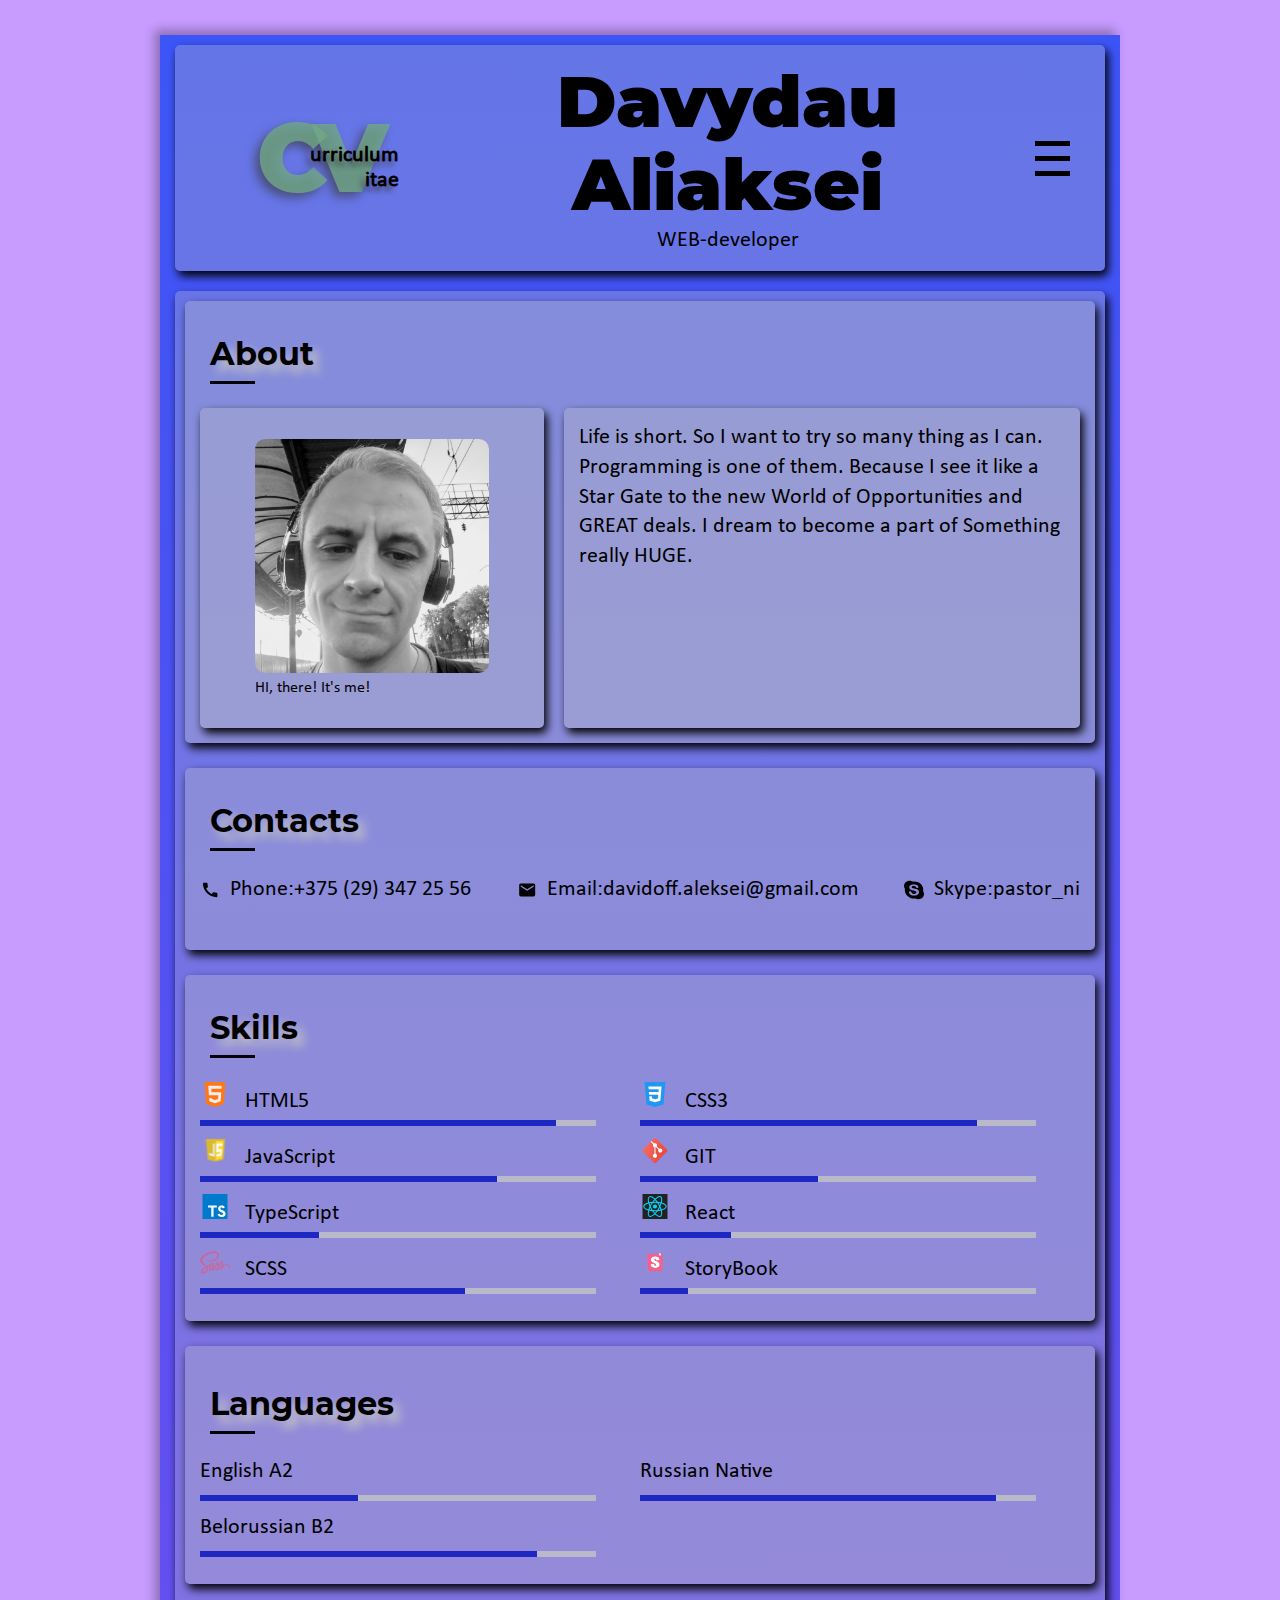
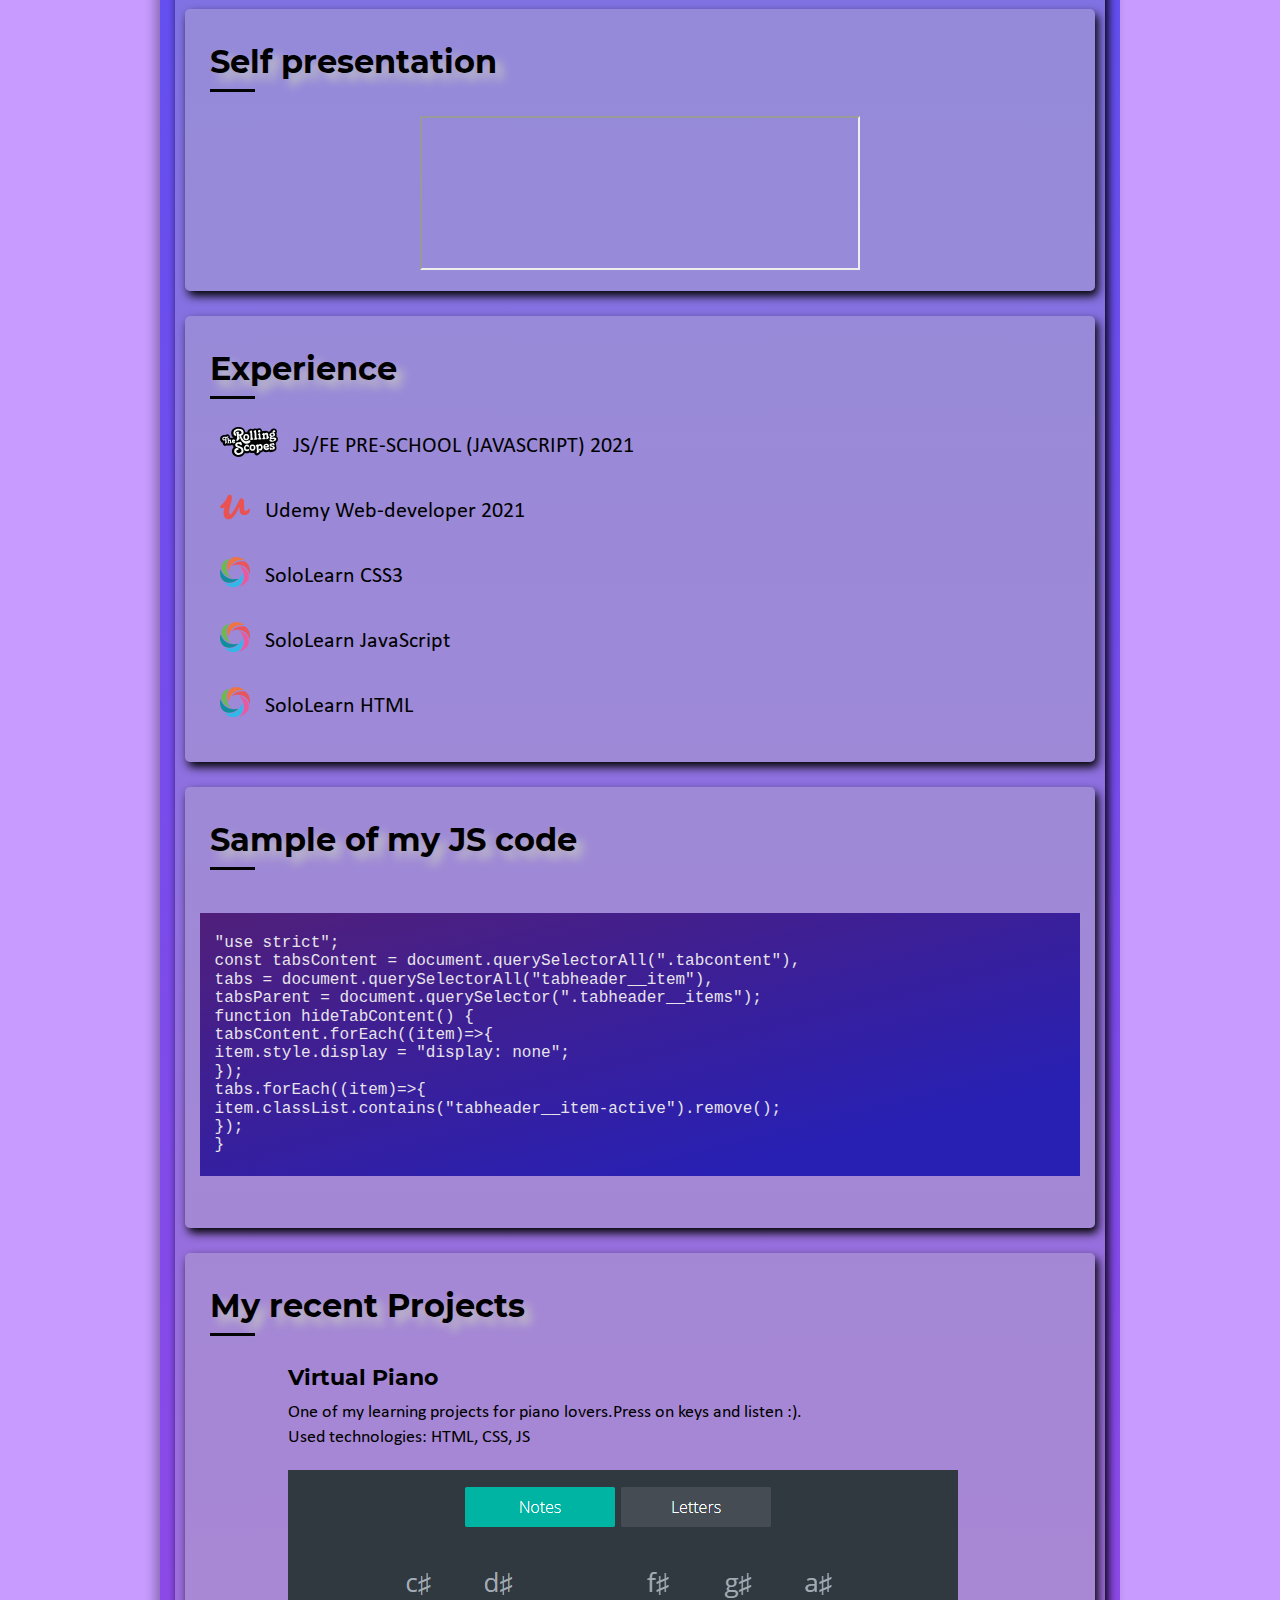
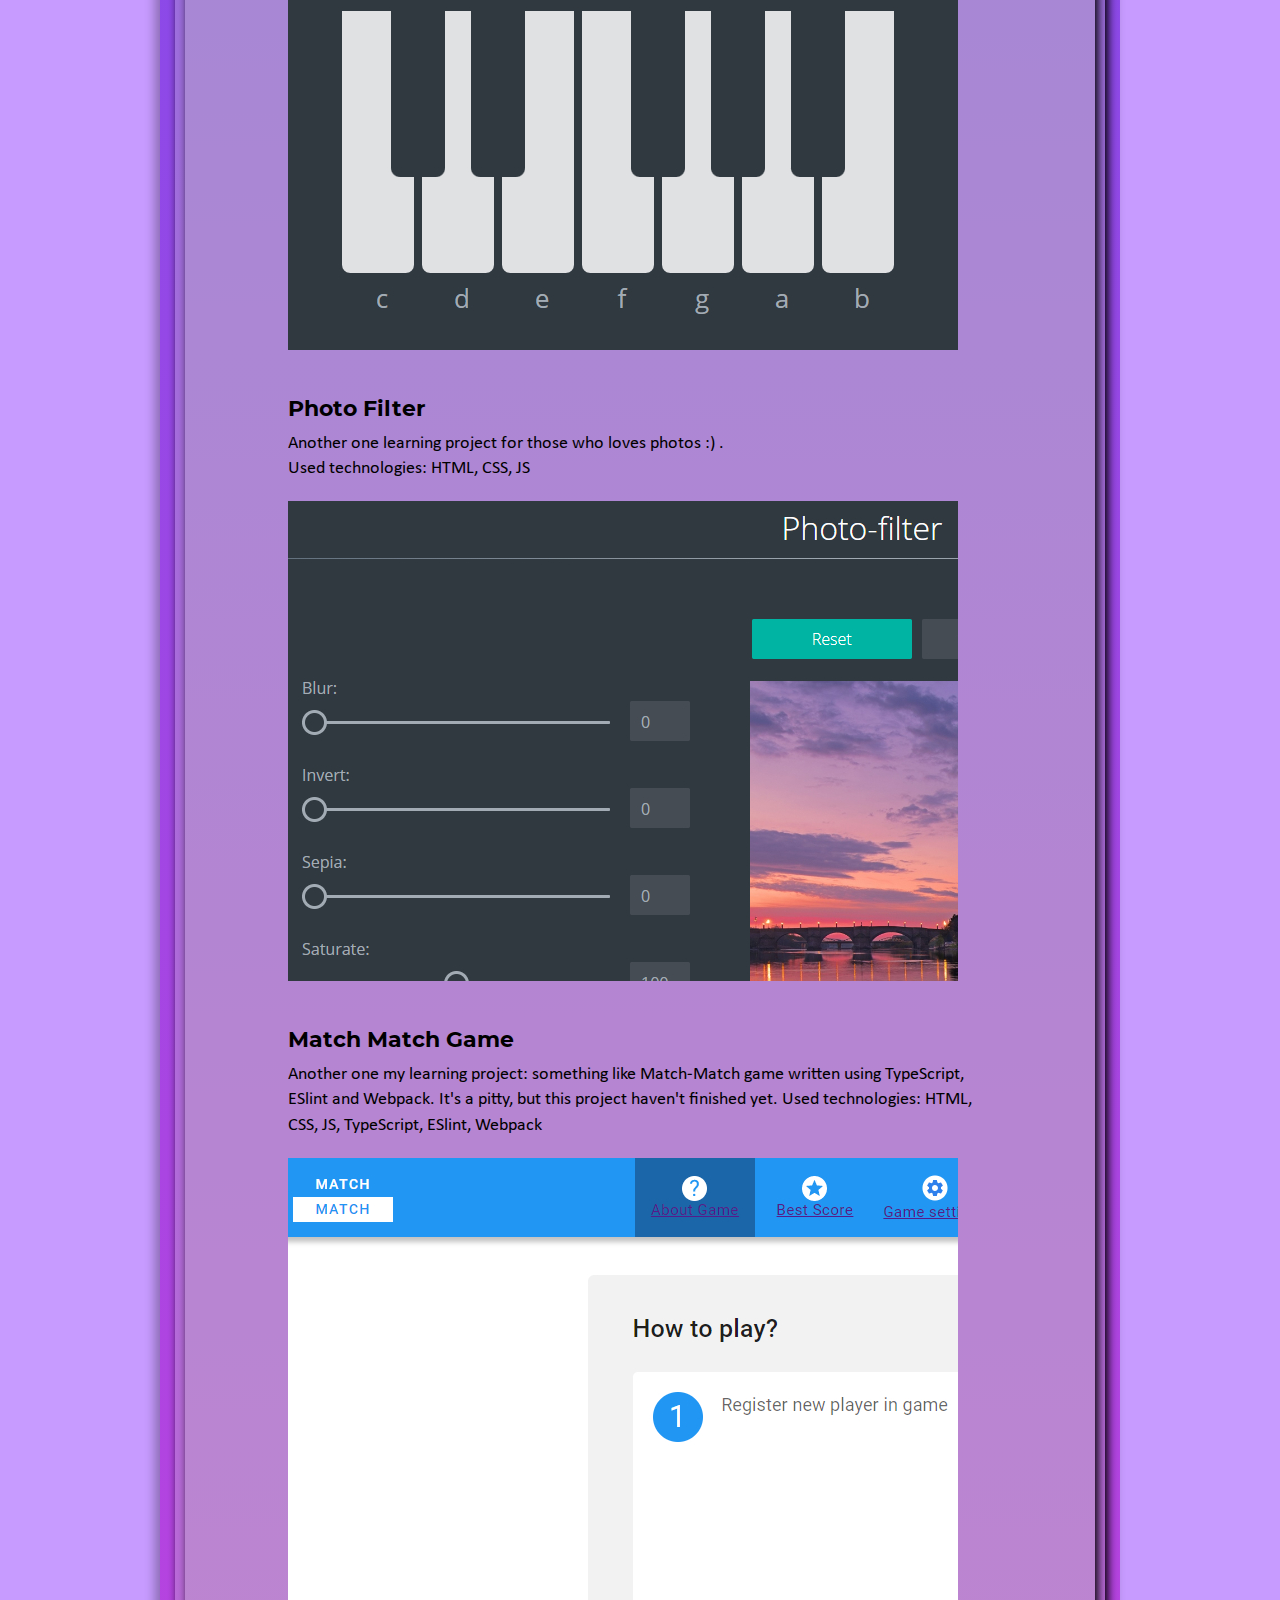
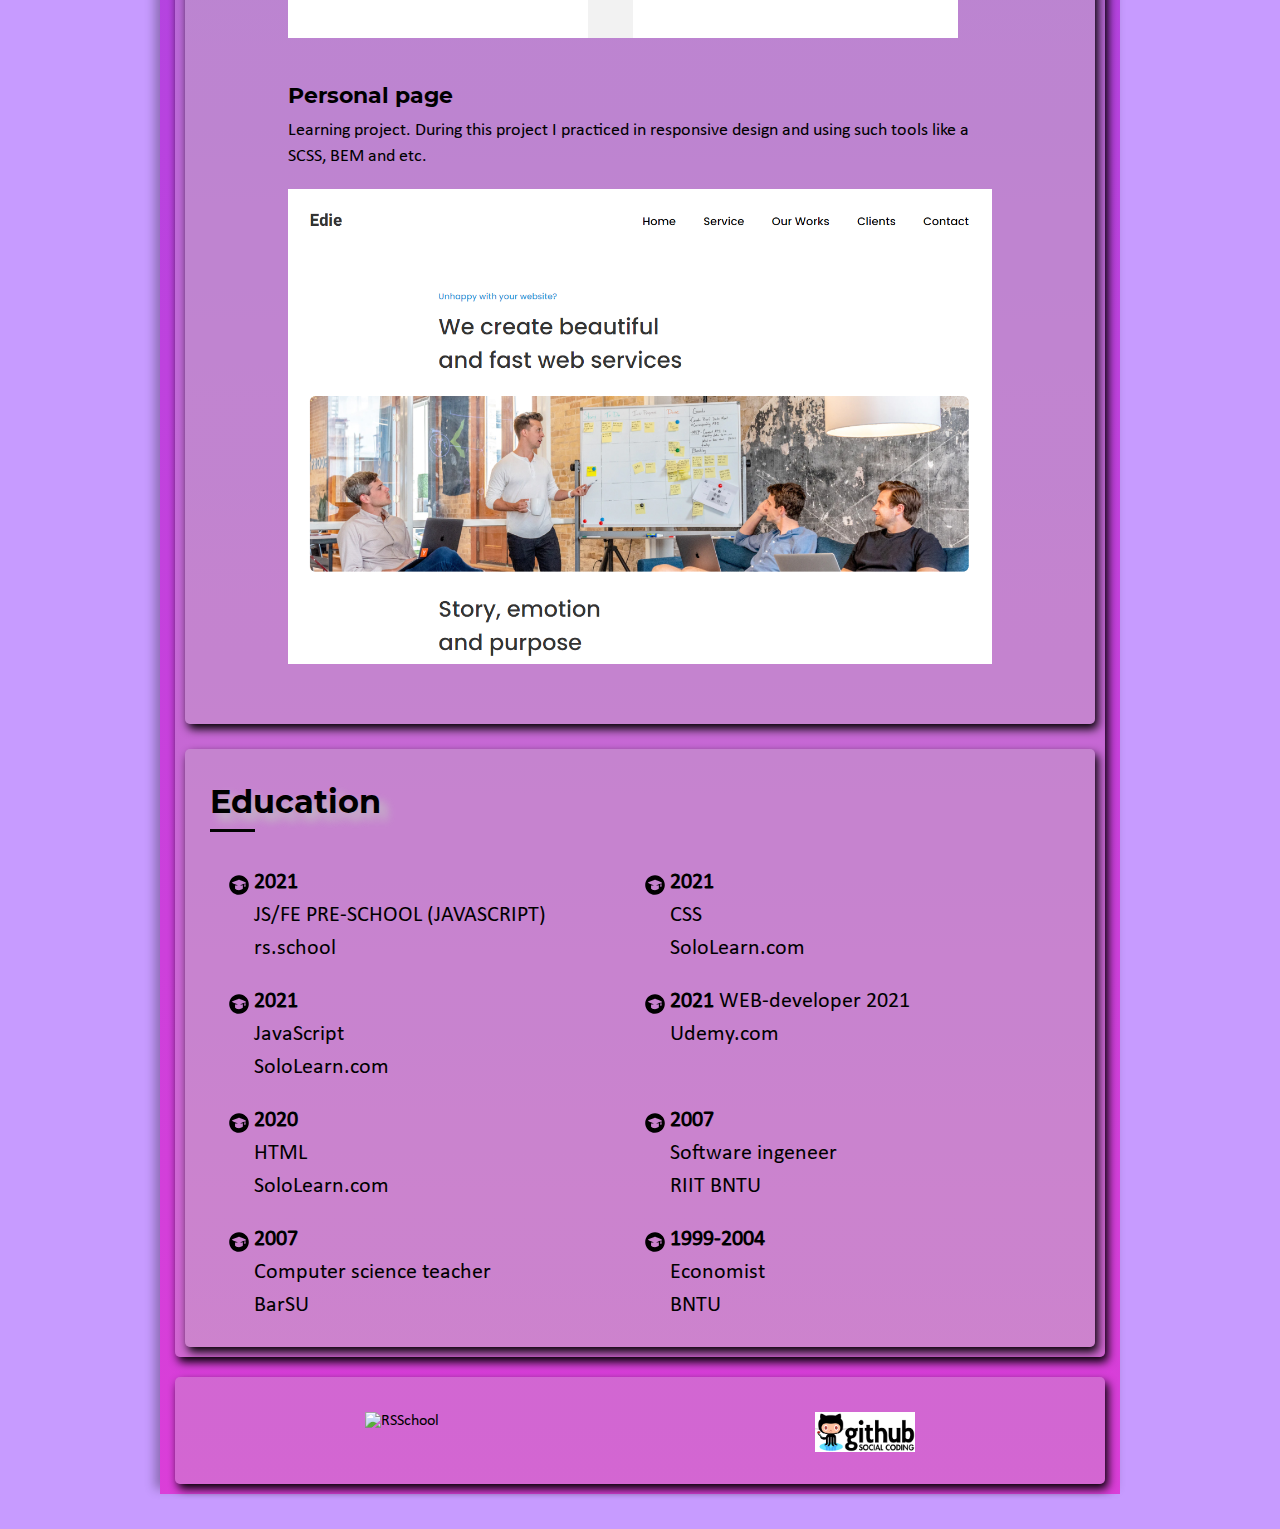
==== commit dc84878c: "refactor: edit some responsive styles, update skills, projects etc, fix: selfclosing tags, fix links" ====
--- a/index.html
+++ b/index.html
@@ -1,363 +1,459 @@
-<!DOCTYPE html>
-<html lang="en">
-
-<head>
-  <meta charset="UTF-8">
-  <meta http-equiv="X-UA-Compatible" content="IE=edge">
-  <meta name="viewport" content="width=device-width, initial-scale=1.0">
-  <link rel="stylesheet" href="css/fonts.css">
-  <link rel="stylesheet" href="css/normalize.css">
-  <link rel="stylesheet" href="css/style.css">
-  <link rel="stylesheet" href="css/gradient-dark.min.css">
-  <title>Curriculum Vitae</title>
-
-</head>
-
-<body>
-  <div class="content">
-    <header class="header block">
-      <div class="header__logo logo">
-        <div class="logo__logo" id="home">CV</div>
-        <div class="logo__wrapper">
-          <div class="logo__text">urriculum</div>
-          <div class="logo__text">itae</div>
-        </div>
-      </div>
-      <div class="header__wrapper">
-        <h1 class="cv__name">Davydau Aliaksei</h1>
-        <div class="cv__position">Junior WEB-developer</div>
-      </div>
-      <div class="burger">
-        <div class="burger__line" id="up"></div>
-        <div class="burger__line" id="mid"></div>
-        <div class="burger__line" id="down"></div>
-      </div>
-      <div class="layer hide">
-        <nav class="nav">
-          <ul class="nav-menu menu">
-            <li class="menu__item"><a href="#about" class="menu__link">About</a></li>
-            <li class="menu__item"><a href="#contacts" class="menu__link">Contacts</a></li>
-            <li class="menu__item"><a href="#skills" class="menu__link">Skills</a></li>
-            <li class="menu__item"><a href="#lang" class="menu__link">Languages</a></li>
-            <li class="menu__item"><a href="#video" class="menu__link">Self-presentation</a></li>
-            <li class="menu__item"><a href="#exp" class="menu__link">Experience</a></li>
-            <li class="menu__item"><a href="#sample" class="menu__link">Sample of my code</a></li>
-            <li class="menu__item"><a href="#projects" class="menu__link">My projects</a></li>
-            <li class="menu__item"><a href="#edu" class="menu__link">Education</a></li>
-            
-          </ul>
-        </nav>
-      </div>
-    </header>
-    <div class="content__wrapper">
-      <main class="main block">
-
-        <section class="about block" id="about">
-          <h2>About</h2>
-          <div class="about__wrapper">
-            <div class="about__photo block">
-              <figure>
-                <img src="./assets/img/photo.jpg" alt="candidate photo" class="photo">
-                <figcaption>HI, there! It's me!</figcaption>
-                </figure>
-            </div>
-            <div class="about__text block">
-              Life is short. So I want to try so many thing as I can.
-              Programming is one of them. Because I see it like a Star Gate to the new World of Opportunities and GREAT
-              deals. I dream to become a part of Something really HUGE.
-            </div>
-          </div>
-        </section>
-        <section class="contacts block" id="contacts">
-          <h2>Contacts</h2>
-          <div class="contacts__content">
-            <ul class="contacts__list">
-              <li class="contacts__item">
-                <img src="./assets/svg/contacts/mdi_call.svg" alt="Phone">
-                Phone: 
-                <a href="callto:375293472556">+375 (29) 347 25 56</a>
-              </li>
-              <li class="contacts__item"> <img src="./assets/svg/contacts/mdi_mail.svg" alt="Email">Email:<a
-                  href="mailto:davidoff.aleksei@gmail.com">davidoff.aleksei@gmail.com</a></li>
-              <li class="contacts__item"> <img src="./assets/img/contacts/skype.svg" alt="skype"> Skype: <a
-                  href="skype:pastor_ni">pastor_ni</a></li>
-            </ul>
-          </div>
-        </section>
-        <section class="skills block" id="skills">
-          <h2>Skills</h2>
-          <ul class="skills__list">
-            <li class="skills__item">
-              <div class="skills__name">
-                <img src="./assets/svg/skills/HTML5.svg" alt="HTML">
-                HTML5
-              </div>
-              <div class="skills__box">
-                <div class="skills__progress" id="HTML"></div>
-              </div>
-            </li>
-            <li class="skills__item">
-              <div class="skills__name">
-                <img src="./assets/svg/skills/css3.svg" alt="CSS"> CSS3
-              </div>
-              <div class="skills__box">
-                <div class="skills__progress" id="CSS"></div>
-              </div>
-            </li>
-            <li class="skills__item">
-              <div class="skills__name">
-                <img src="./assets/svg/skills/javascript.svg" alt="JavaScript"> JavaScript
-              </div>
-              <div class="skills__box">
-                <div class="skills__progress" id="JS"></div>
-              </div>
-            </li>
-            <li class="skills__item">
-              <div class="skills__name">
-                <img src="./assets/svg/skills/git.svg" alt="git"> GIT
-              </div>
-              <div class="skills__box">
-                <div class="skills__progress" id="GIT"></div>
-              </div>
-            </li>
-            <li class="skills__item">
-              <div class="skills__name">
-                <img src="./assets/svg/skills/typescript-icon.svg" alt="TypeSript">
-                TypeScript
-              </div>
-              <div class="skills__box">
-                <div class="skills__progress" id="TS"></div>
-              </div>
-            </li>
-          </ul>
-        </section>
-        <section class="lang block" id="lang">
-          <h2 class="lang">Languages</h2>
-          <ul class="lang__list">
-            <li class="lang__item">
-              <div class="lang__name">
-                English A2
-              </div>
-              <div class="lang__box">
-                <div class="lang__progress" id="eng">
-                </div>
-              </div>
-            </li>
-            <li class="lang__item">
-              <div class="lang__name">
-                Russian Native
-              </div>
-              <div class="lang__box">
-                <div class="lang__progress" id="rus">
-                </div>
-              </div>
-            </li>
-            <li class="lang__item">
-              <div class="lang__name">
-                Belorussian B2
-              </div>
-              <div class="lang__box">
-                <div class="lang__progress" id="by">
-                </div>
-              </div>
-            </li>
-          </ul>
-        </section>
-        <div class="video block" id="video">
-          <h2>Self presentation</h2>
-          <div class="video__wrapper">
-            <iframe src="https://www.youtube.com/embed/jfCwBzYRBTM" title="YouTube video player"
-              allow="accelerometer; autoplay; clipboard-write; encrypted-media; gyroscope; picture-in-picture"
-              allowfullscreen class="video__player"></iframe>
-          </div>
-        </div>
-        <section class="exp block" id="exp">
-          <h2>Experience</h2>
-          <ul class="exp__list">
-            <li class="exp__item">
-              <div class="exp__logo"><a href="https://app.rs.school/certificate/i8wdu89i">
-                  <img src="./assets/svg/exp/RSSchool.svg" alt="Rolling Scopes School">
-                </a></div>
-              <div class="exp__descr">
-                <a href="https://app.rs.school/certificate/i8wdu89i">
-                  JS/FE PRE-SCHOOL (JAVASCRIPT)
-                  2021</a>
-              </div>
-            </li>
-            <li class="exp__item">
-              <div class="exp__logo">
-                <a href="https://www.udemy.com/certificate/UC-ecabe547-5f24-4ce6-9151-622a8b818168/">
-                  <img src="./assets/svg/exp/udemy-icon.svg" alt="Udemy"></a></div>
-              <div class="exp__descr">
-                <a href="https://www.udemy.com/certificate/UC-ecabe547-5f24-4ce6-9151-622a8b818168/">Udemy Web-developer 2021</a>
-              </div>
-            </li>
-            <li class="exp__item">
-              <div class="exp__logo"><a href="https://www.sololearn.com/Certificate/1023-1454521/jpg/">
-                  <img src="./assets/svg/exp/sololearn.svg" alt="SoloLearn"></a></div>
-              <div class="exp__descr">
-                <a href="https://www.sololearn.com/Certificate/1023-1454521/jpg/">
-                  SoloLearn CSS3</a>
-              </div>
-              </li>
-              <li class="exp__item">
-                <div class="exp__logo"><a href="https://www.sololearn.com/certificates/course/en/1454521/1024/landscape/png">
-                    <img src="./assets/svg/exp/sololearn.svg" alt="SoloLearn"></a></div>
-                <div class="exp__descr">
-                  <a href="https://www.sololearn.com/certificates/course/en/1454521/1024/landscape/png">
-                    SoloLearn JavaScript</a>
-                </div>
-                </li>
-                <li class="exp__item">
-                <div class="exp__logo"><a href="https://www.sololearn.com/Certificate/1014-1454521/jpg/">
-                    <img src="./assets/svg/exp/sololearn.svg" alt="SoloLearn"></a></div>
-                <div class="exp__descr">
-                  <a href="https://www.sololearn.com/Certificate/1014-1454521/jpg/">
-                    SoloLearn HTML</a>
-                </div>
-            </li>
-            </ul>
-        </section>
-        <section class="example block" id="sample">
-          <h2>Sample of my JS code</h2>
-          <div class="my-code">
-            <pre>
-  <code class="hljs">
-      "use strict";
-      const tabsContent = document.querySelectorAll(".tabcontent"),
-      tabs = document.querySelectorAll("tabheader__item"),
-      tabsParent = document.querySelector(".tabheader__items");
-      
-      function hideTabContent() {
-        tabsContent.forEach((item) => {
-        item.style.display = "display: none";
-      });
-      
-      tabs.forEach((item) => {
-          item.classList.contains("tabheader__item-active").remove();
-        });
-      }
-  </code>
-  </pre>
-          </div>
-        </section>
-        <section class="projects block" id="projects">
-          <h2>My recent Projects</h2>
-          <div class="project__card">
-            <h3 class="project__name">Virtual Piano</h3>
-            <div class="project__descr">One of my learning projects for piano lovers.Press on keys and listen :). <br>
-              Used technologies: HTML, CSS, JS</div>
-            <div class="project__screenshot">
-              <a href="https://rolling-scopes-school.github.io/davidoff-a-JSFE2021Q1/virtual-piano/
-">
-                <img src="./assets/img/projects/vp.png" alt="virtual piano" class="project__img">
-              </a>
-            </div>
-          </div>
-          <div class="project__card">
-            <h3 class="project__name">Photo Filter</h3>
-            <div class="project__descr">Another one learning project for those who loves photos :) . <br> Used
-              technologies: HTML, CSS, JS</div>
-            <div class="project__screenshot">
-              <a href="https://rolling-scopes-school.github.io/davidoff-a-JSFE2021Q1/photo-filter/">
-                <img src="./assets/img/projects/pf.png" alt="Photo Filter" class="project__img">
-              </a>
-            </div>
-          </div>
-          <div class="project__card">
-
-            <h3 class="project__name">Pulse</h3>
-            <div class="project__descr">Another one my learning project: something like Match-Match game written using
-              TypeScript, ESlint and Webpack. It's a pitty, but this project haven't finished yet. Used technologies:
-              HTML, CSS, JS, TypeScript, ESlint, Webpack</div>
-            <div class="project__screenshot">
-              <a href="https://ecstatic-almeida-055f6e.netlify.app/">
-                <img src="./assets/img/projects/match.png" alt="online store pulse" class="project__img">
-
-            <h3 class="project__name">Mortal Kombat</h3>
-            <div class="project__descr">created by original game ))</div>
-            <div class="project__screenshot">
-              <a href="https://mortal-kombat-davidoff-a.netlify.app/">
-                <img src="./assets/img/projects/mk.png" alt="online fighting Mortal Kombat" class="project__img">
->>>>>>> 76b81a3fa50251a2bb556ad947a37b4de71d4143
-              </a>
-            </div>
-          </div>
-        </section>
-        <section class="edu block" id="edu">
-          <h2>Education</h2>
-          <ul class="edu__list">
-            <li class="edu__item">
-              <span>2021</span> <br>
-              JS/FE PRE-SCHOOL (JAVASCRIPT) <br>
-              <a href="https://rs.school/">rs.school</a>
-            </li>
-            <li class="edu__item">
-              <span>2021</span> <br>
-              CSS <br>
-              <a href="SoloLearn.com">SoloLearn.com</a>
-            </li>
-            <li class="edu__item">
-              <span>2021</span> <br>
-              JavaScript <br>
-              <a href="SoloLearn.com">SoloLearn.com</a>
-            </li>
-            <li class="edu__item">
-              <span>2021</span>
-              WEB-developer 2021 <br>
-              <a href="udemy.com">Udemy.com</a>
-            </li>
-            <li class="edu__item">
-              <span>2020</span><br>
-              HTML <br>
-              <a href="SoloLearn.com">SoloLearn.com</a>
-            </li>
-            <li class="edu__item">
-              <span>2007</span><br>
-              Software ingeneer <br>
-              RIIT BNTU
-            </li>
-            <li class="edu__item">
-              <span>2007</span><br>
-              Computer science teacher <br>
-              <a href="https://barsu.by/">BarSU</a>
-            </li>
-            <li class="edu__item">
-              <span>1999-2004</span><br>
-              Economist <br>
-              <a href="http://www.bntu.by/">BNTU</a>
-            </li>
-          </ul>
-        </section>
-
-      </main>
-    </div>
-
-    <footer class="footer block">
-      <div class="footer__wrapper">
-        <div class="social">
-          <a href="https://rs.school/js/">
-            <img src="https://rs.school/images/rs_school_js.svg" alt="RSSchool">
-          </a>
-        </div>
-        <div class="social">
-          <a href="https://github.com/davidoff-a">
-            <img src="./assets/img/github.png" alt="github davidoff profile">
-          </a>
-        </div>
-      </div>
-    </footer>
-  </div>
-  <div class="back hide">
-    <a href="#home">
-      <img src="./assets/img/up-arrow.png" alt="arrow">
-    </a>
-  </div>
-  <script src="https://cdnjs.cloudflare.com/ajax/libs/highlight.js/11.2.0/highlight.min.js"></script>
-  <!-- and it's easy to individually load additional languages -->
-  <script src="https://cdnjs.cloudflare.com/ajax/libs/highlight.js/11.2.0/languages/go.min.js"></script>
-  <script>hljs.highlightAll();</script>
-  <script src="./js/app.js"></script>
-</body>
-
-</html>+ <!DOCTYPE html>
+ <html lang="en">
+ <head>
+ <meta charset="UTF-8">
+ <meta http-equiv="X-UA-Compatible" content="IE=edge">
+ <meta name="viewport" content="width=device-width, initial-scale=1.0">
+ <link rel="stylesheet" href="css/fonts.css">
+ <link rel="stylesheet" href="css/normalize.css">
+ <link rel="stylesheet" href="css/style.css">
+ <link rel="stylesheet" href="css/gradient-dark.min.css">
+ <title>Curriculum Vitae</title>
+ </head>
+ <body>
+ <div class="content">
+ <header class="header block">
+ <div class="header__logo logo">
+ <div class="logo__logo" id="home">CV</div>
+ <div class="logo__wrapper">
+ <div class="logo__text">urriculum</div>
+ <div class="logo__text">itae</div>
+ </div>
+ </div>
+ <div class="header__wrapper">
+ <h1 class="cv__name">Davydau Aliaksei</h1>
+ <div class="cv__position">WEB-developer</div>
+ </div>
+ <div class="burger">
+ <div class="burger__line" id="up"></div>
+ <div class="burger__line" id="mid"></div>
+ <div class="burger__line" id="down"></div>
+ </div>
+ <div class="layer hide">
+ <nav class="nav">
+ <ul class="nav-menu menu">
+ <li class="menu__item">
+ <a href="#about" class="menu__link">About</a>
+ </li>
+ <li class="menu__item">
+ <a href="#contacts" class="menu__link">Contacts</a>
+ </li>
+ <li class="menu__item">
+ <a href="#skills" class="menu__link">Skills</a>
+ </li>
+ <li class="menu__item">
+ <a href="#lang" class="menu__link">Languages</a>
+ </li>
+ <li class="menu__item">
+ <a href="#video" class="menu__link">Self-presentation</a>
+ </li>
+ <li class="menu__item">
+ <a href="#exp" class="menu__link">Experience</a>
+ </li>
+ <li class="menu__item">
+ <a href="#sample" class="menu__link">Sample of my code</a>
+ </li>
+ <li class="menu__item">
+ <a href="#projects" class="menu__link">My projects</a>
+ </li>
+ <li class="menu__item">
+ <a href="#edu" class="menu__link">Education</a>
+ </li>
+ </ul>
+ </nav>
+ </div>
+ </header>
+ <div class="content__wrapper">
+ <main class="main block">
+ <section class="about block" id="about">
+ <h2>About</h2>
+ <div class="about__wrapper">
+ <div class="about__photo block">
+ <figure>
+ <img
+ src="./assets/img/photo.jpg"
+ alt="candidate photo"
+ class="photo">
+ <figcaption>HI, there! It's me!</figcaption>
+ </figure>
+ </div>
+ <div class="about__text block">
+ Life is short. So I want to try so many thing as I can.
+ Programming is one of them. Because I see it like a Star Gate to
+ the new World of Opportunities and GREAT deals. I dream to
+ become a part of Something really HUGE.
+ </div>
+ </div>
+ </section>
+ <section class="contacts block" id="contacts">
+ <h2>Contacts</h2>
+ <div class="contacts__content">
+ <ul class="contacts__list">
+ <li class="contacts__item">
+ <img src="./assets/svg/contacts/mdi_call.svg" alt="Phone">
+ Phone:
+ <a href="callto:375293472556">+375 (29) 347 25 56</a>
+ </li>
+ <li class="contacts__item">
+ <img
+ src="./assets/svg/contacts/mdi_mail.svg"
+ alt="Email">
+ Email:<a href="mailto:davidoff.aleksei@gmail.com">
+ davidoff.aleksei@gmail.com</a>
+ </li>
+ <li class="contacts__item">
+ <img src="./assets/img/contacts/skype.svg" alt="skype">
+ Skype: <a href="skype:pastor_ni">pastor_ni</a>
+ </li>
+ </ul>
+ </div>
+ </section>
+ <section class="skills block" id="skills">
+ <h2>Skills</h2>
+ <ul class="skills__list">
+ <li class="skills__item">
+ <div class="skills__name">
+ <img src="./assets/svg/skills/HTML5.svg" alt="HTML">
+ HTML5
+ </div>
+ <div class="skills__box">
+ <div class="skills__progress" id="HTML"></div>
+ </div>
+ </li>
+ <li class="skills__item">
+ <div class="skills__name">
+ <img src="./assets/svg/skills/css3.svg" alt="CSS"> CSS3
+ </div>
+ <div class="skills__box">
+ <div class="skills__progress" id="CSS"></div>
+ </div>
+ </li>
+ <li class="skills__item">
+ <div class="skills__name">
+ <img
+ src="./assets/svg/skills/javascript.svg"
+ alt="JavaScript">
+ JavaScript
+ </div>
+ <div class="skills__box">
+ <div class="skills__progress" id="JS"></div>
+ </div>
+ </li>
+ <li class="skills__item">
+ <div class="skills__name">
+ <img src="./assets/svg/skills/git.svg" alt="git"> GIT
+ </div>
+ <div class="skills__box">
+ <div class="skills__progress" id="GIT"></div>
+ </div>
+ </li>
+ <li class="skills__item">
+ <div class="skills__name">
+ <img
+ src="./assets/svg/skills/typescript-icon.svg"
+ alt="TypeSript">
+ TypeScript
+ </div>
+ <div class="skills__box">
+ <div class="skills__progress" id="TS"></div>
+ </div>
+ </li>
+ <li class="skills__item">
+ <div class="skills__name">
+ <img src="./assets/svg/skills/react-1.svg" alt="react">
+ React
+ </div>
+ <div class="skills__box">
+ <div class="skills__progress" id="REACT"></div>
+ </div>
+ </li>
+ <li class="skills__item">
+ <div class="skills__name">
+ <img src="./assets/svg/skills/sass-1.svg" alt="SCSS">
+ SCSS
+ </div>
+ <div class="skills__box">
+ <div class="skills__progress" id="SCSS"></div>
+ </div>
+ </li>
+ <li class="skills__item">
+ <div class="skills__name">
+ <img src="./assets/svg/skills/sb.png" alt="StoryBook">
+ StoryBook
+ </div>
+ <div class="skills__box">
+ <div class="skills__progress" id="SB"></div>
+ </div>
+ </li>
+ </ul>
+ </section>
+ <section class="lang block" id="lang">
+ <h2 class="lang">Languages</h2>
+ <ul class="lang__list">
+ <li class="lang__item">
+ <div class="lang__name">English A2</div>
+ <div class="lang__box">
+ <div class="lang__progress" id="eng"></div>
+ </div>
+ </li>
+ <li class="lang__item">
+ <div class="lang__name">Russian Native</div>
+ <div class="lang__box">
+ <div class="lang__progress" id="rus"></div>
+ </div>
+ </li>
+ <li class="lang__item">
+ <div class="lang__name">Belorussian B2</div>
+ <div class="lang__box">
+ <div class="lang__progress" id="by"></div>
+ </div>
+ </li>
+ </ul>
+ </section>
+ <div class="video block" id="video">
+ <h2>Self presentation</h2>
+ <div class="video__wrapper">
+ <iframe
+ src="https://www.youtube.com/embed/jfCwBzYRBTM"
+ title="YouTube video player"
+ allow="accelerometer; autoplay; clipboard-write; encrypted-media; gyroscope; picture-in-picture"
+ allowfullscreen
+ class="video__player">
+ </iframe>
+ </div>
+ </div>
+ <section class="exp block" id="exp">
+ <h2>Experience</h2>
+ <ul class="exp__list">
+ <li class="exp__item">
+ <div class="exp__logo">
+ <a href="https://app.rs.school/certificate/i8wdu89i">
+ <img
+ src="./assets/svg/exp/RSSchool.svg"
+ alt="Rolling Scopes School">
+ </a>
+ </div>
+ <div class="exp__descr">
+ <a href="https://app.rs.school/certificate/i8wdu89i">
+ JS/FE PRE-SCHOOL (JAVASCRIPT) 2021</a>
+ </div>
+ </li>
+ <li class="exp__item">
+ <div class="exp__logo">
+ <a
+ href="https://www.udemy.com/certificate/UC-ecabe547-5f24-4ce6-9151-622a8b818168/">
+ <img src="./assets/svg/exp/udemy-icon.svg" alt="Udemy"></a>
+ </div>
+ <div class="exp__descr">
+ <a
+ href="https://www.udemy.com/certificate/UC-ecabe547-5f24-4ce6-9151-622a8b818168/">Udemy Web-developer 2021</a>
+ </div>
+ </li>
+ <li class="exp__item">
+ <div class="exp__logo">
+ <a
+ href="https://www.sololearn.com/Certificate/1023-1454521/jpg/">
+ <img src="./assets/svg/exp/sololearn.svg" alt="SoloLearn"></a>
+ </div>
+ <div class="exp__descr">
+ <a
+ href="https://www.sololearn.com/Certificate/1023-1454521/jpg/">
+ SoloLearn CSS3</a>
+ </div>
+ </li>
+ <li class="exp__item">
+ <div class="exp__logo">
+ <a
+ href="https://www.sololearn.com/certificates/course/en/1454521/1024/landscape/png">
+ <img src="./assets/svg/exp/sololearn.svg" alt="SoloLearn"></a>
+ </div>
+ <div class="exp__descr">
+ <a
+ href="https://www.sololearn.com/certificates/course/en/1454521/1024/landscape/png">
+ SoloLearn JavaScript</a>
+ </div>
+ </li>
+ <li class="exp__item">
+ <div class="exp__logo">
+ <a
+ href="https://www.sololearn.com/Certificate/1014-1454521/jpg/">
+ <img src="./assets/svg/exp/sololearn.svg" alt="SoloLearn"></a>
+ </div>
+ <div class="exp__descr">
+ <a
+ href="https://www.sololearn.com/Certificate/1014-1454521/jpg/">
+ SoloLearn HTML</a>
+ </div>
+ </li>
+ </ul>
+ </section>
+ <section class="example block" id="sample">
+ <h2>Sample of my JS code</h2>
+ <div class="my-code">
+ <pre>
+ <code class="hljs">
+ "use strict";
+ const tabsContent = document.querySelectorAll(".tabcontent"),
+ tabs = document.querySelectorAll("tabheader__item"),
+ tabsParent = document.querySelector(".tabheader__items");
+ function hideTabContent() {
+ tabsContent.forEach((item)=&gt;{
+ item.style.display = "display: none";
+ });
+ tabs.forEach((item)=&gt;{
+ item.classList.contains("tabheader__item-active").remove();
+ });
+ }
+ </code>
+ </pre>
+ </div>
+ </section>
+ <section class="projects block" id="projects">
+ <h2>My recent Projects</h2>
+ <div class="project__card">
+ <h3 class="project__name">Virtual Piano</h3>
+ <div class="project__descr">
+ One of my learning projects for piano lovers.Press on keys and
+ listen :).<br>
+ Used technologies: HTML, CSS, JS
+ </div>
+ <div class="project__screenshot">
+ <a
+ href="https://rolling-scopes-school.github.io/davidoff-a-JSFE2021Q1/virtual-piano/">
+ <img
+ src="./assets/img/projects/vp.png"
+ alt="virtual piano"
+ class="project__img">
+ </a>
+ </div>
+ </div>
+ <div class="project__card">
+ <h3 class="project__name">Photo Filter</h3>
+ <div class="project__descr">
+ Another one learning project for those who loves photos :) .
+ <br>
+ Used technologies: HTML, CSS, JS
+ </div>
+ <div class="project__screenshot">
+ <a
+ href="https://rolling-scopes-school.github.io/davidoff-a-JSFE2021Q1/photo-filter/">
+ <img
+ src="./assets/img/projects/pf.png"
+ alt="Photo Filter"
+ class="project__img">
+ </a>
+ </div>
+ </div>
+ <div class="project__card">
+ <h3 class="project__name">Match Match Game</h3>
+ <div class="project__descr">
+ Another one my learning project: something like Match-Match game
+ written using TypeScript, ESlint and Webpack. It's a pitty, but
+ this project haven't finished yet. Used technologies: HTML, CSS,
+ JS, TypeScript, ESlint, Webpack
+ </div>
+ <div class="project__screenshot">
+ <a href="https://ecstatic-almeida-055f6e.netlify.app/">
+ <img
+ src="./assets/img/projects/match.png"
+ alt="online store pulse"
+ class="project__img">
+ </a>
+ </div>
+ </div>
+ <div class="project__card">
+ <h3 class="project__name">Personal page</h3>
+ <div class="project__descr">
+ Learning project. During this project I practiced in responsive
+ design and using such tools like a SCSS, BEM and etc.
+ </div>
+ <div class="project__screenshot">
+ <a href="https://edies-page-davidoff-a.netlify.app/">
+ <img
+ src="./assets/img/projects/ep.png"
+ alt="personal page"
+ class="project__img">
+ </a>
+ </div>
+ </div>
+ </section>
+ <section class="edu block" id="edu">
+ <h2>Education</h2>
+ <ul class="edu__list">
+ <li class="edu__item">
+ <span>2021</span> <br>
+ JS/FE PRE-SCHOOL (JAVASCRIPT) <br>
+ <a href="https://rs.school/">rs.school</a>
+ </li>
+ <li class="edu__item">
+ <span>2021</span> <br>
+ CSS <br>
+ <a href="https://SoloLearn.com">SoloLearn.com</a>
+ </li>
+ <li class="edu__item">
+ <span>2021</span> <br>
+ JavaScript <br>
+ <a href="https://SoloLearn.com">SoloLearn.com</a>
+ </li>
+ <li class="edu__item">
+ <span>2021</span>
+ WEB-developer 2021 <br>
+ <a href="https://udemy.com">Udemy.com</a>
+ </li>
+ <li class="edu__item">
+ <span>2020</span><br>
+ HTML <br>
+ <a href="https://SoloLearn.com">SoloLearn.com</a>
+ </li>
+ <li class="edu__item">
+ <span>2007</span><br>
+ Software ingeneer <br>
+ RIIT BNTU
+ </li>
+ <li class="edu__item">
+ <span>2007</span><br>
+ Computer science teacher <br>
+ <a href="https://barsu.by/">BarSU</a>
+ </li>
+ <li class="edu__item">
+ <span>1999-2004</span><br>
+ Economist <br>
+ <a href="https://www.bntu.by/">BNTU</a>
+ </li>
+ </ul>
+ </section>
+ </main>
+ </div>
+ <footer class="footer block">
+ <div class="footer__wrapper">
+ <div class="social">
+ <a href="https://rs.school/js/">
+ <img
+ src="https://rs.school/images/rs_school_js.svg"
+ alt="RSSchool">
+ </a>
+ </div>
+ <div class="social">
+ <a href="https://github.com/davidoff-a">
+ <img
+ src="./assets/img/github.png"
+ alt="github davidoff profile">
+ </a>
+ </div>
+ </div>
+ </footer>
+ </div>
+ <div class="back hide">
+ <a href="#home">
+ <img src="./assets/img/up-arrow.png" alt="arrow">
+ </a>
+ </div>
+ <script src="https://cdnjs.cloudflare.com/ajax/libs/highlight.js/11.2.0/highlight.min.js"></script>
+ <!-- and it's easy to individually load additional languages -->
+ <script src="https://cdnjs.cloudflare.com/ajax/libs/highlight.js/11.2.0/languages/go.min.js"></script>
+ <script>
+ hljs.highlightAll();
+ </script>
+ <script src="./js/app.js"></script>
+ </body>
+ </html>--- a/css/style.css
+++ b/css/style.css
@@ -360,6 +360,18 @@
   width: 30%;
 }
 
+#REACT {
+  width: 23%;
+}
+
+#SCSS {
+  width: 67%;
+}
+
+#SB {
+  width: 12%;
+}
+
 .lang {
   width: 100%;
   margin-top: 25px;
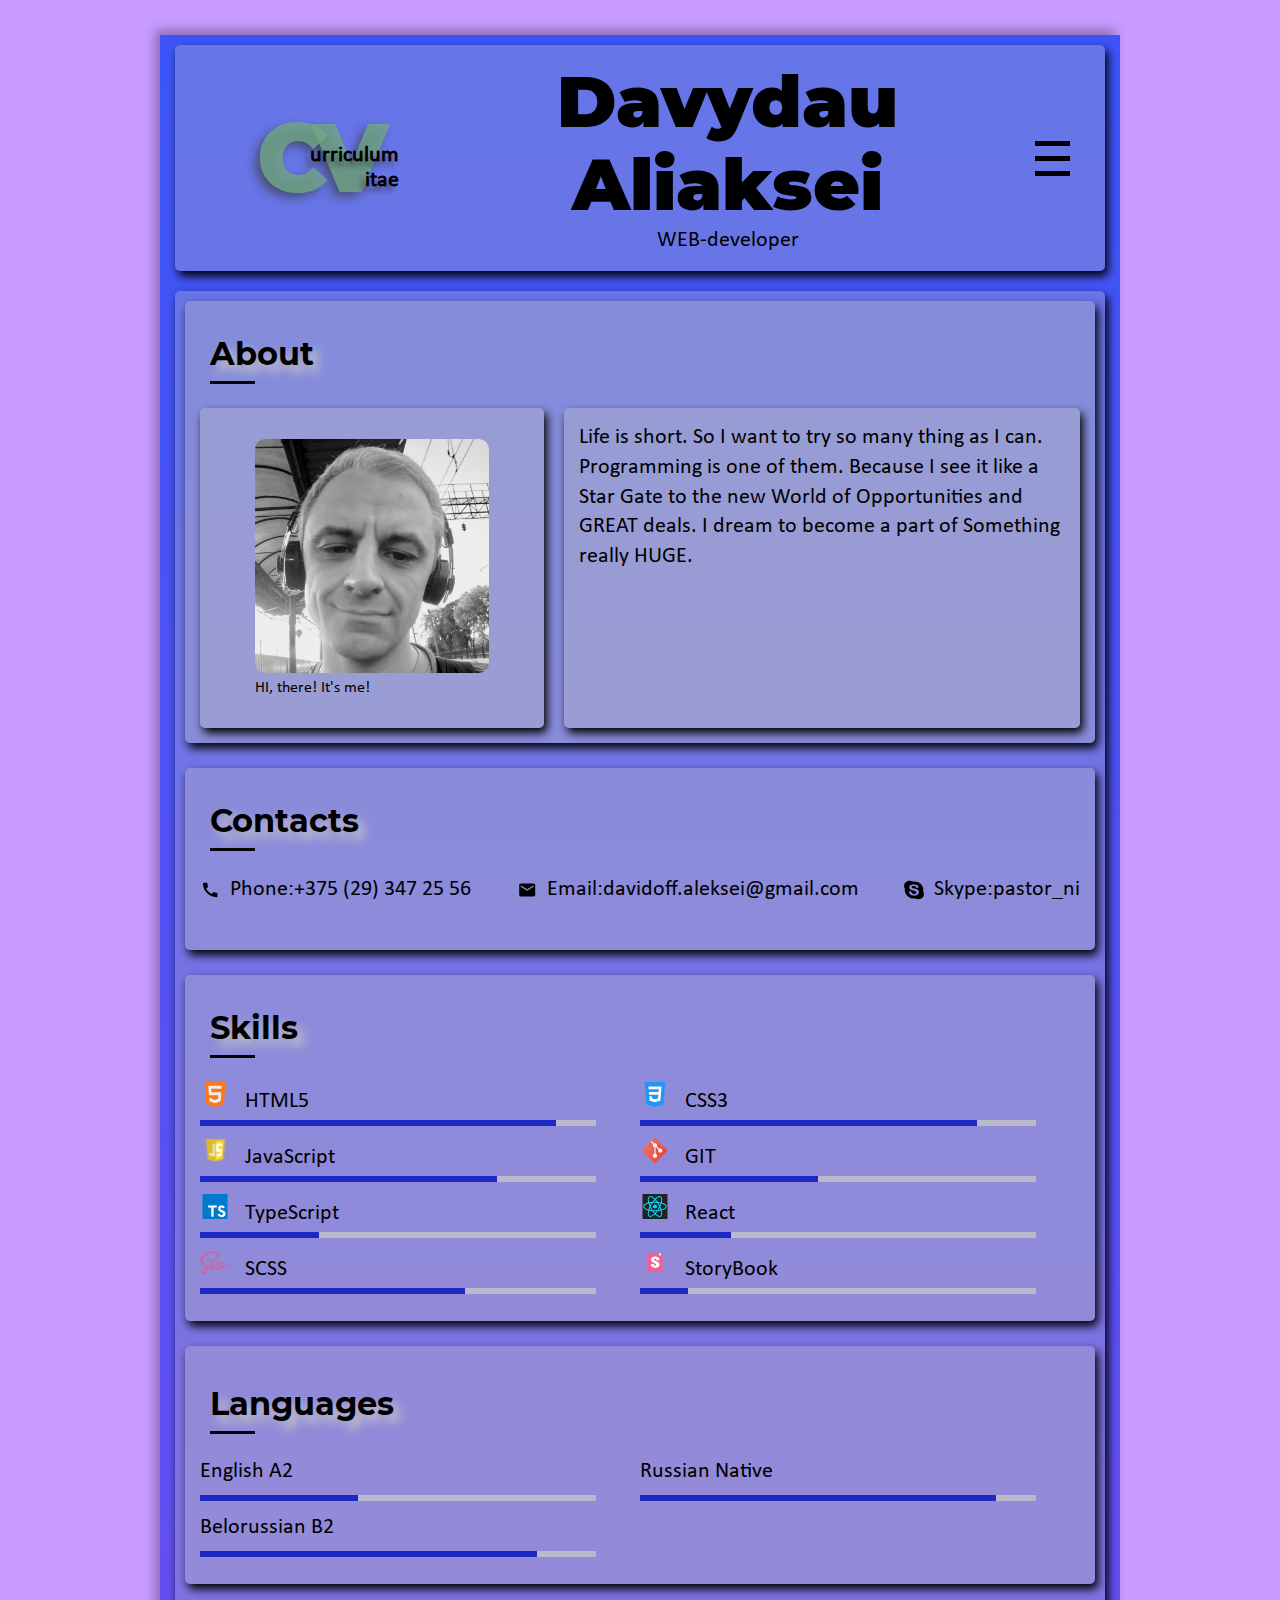
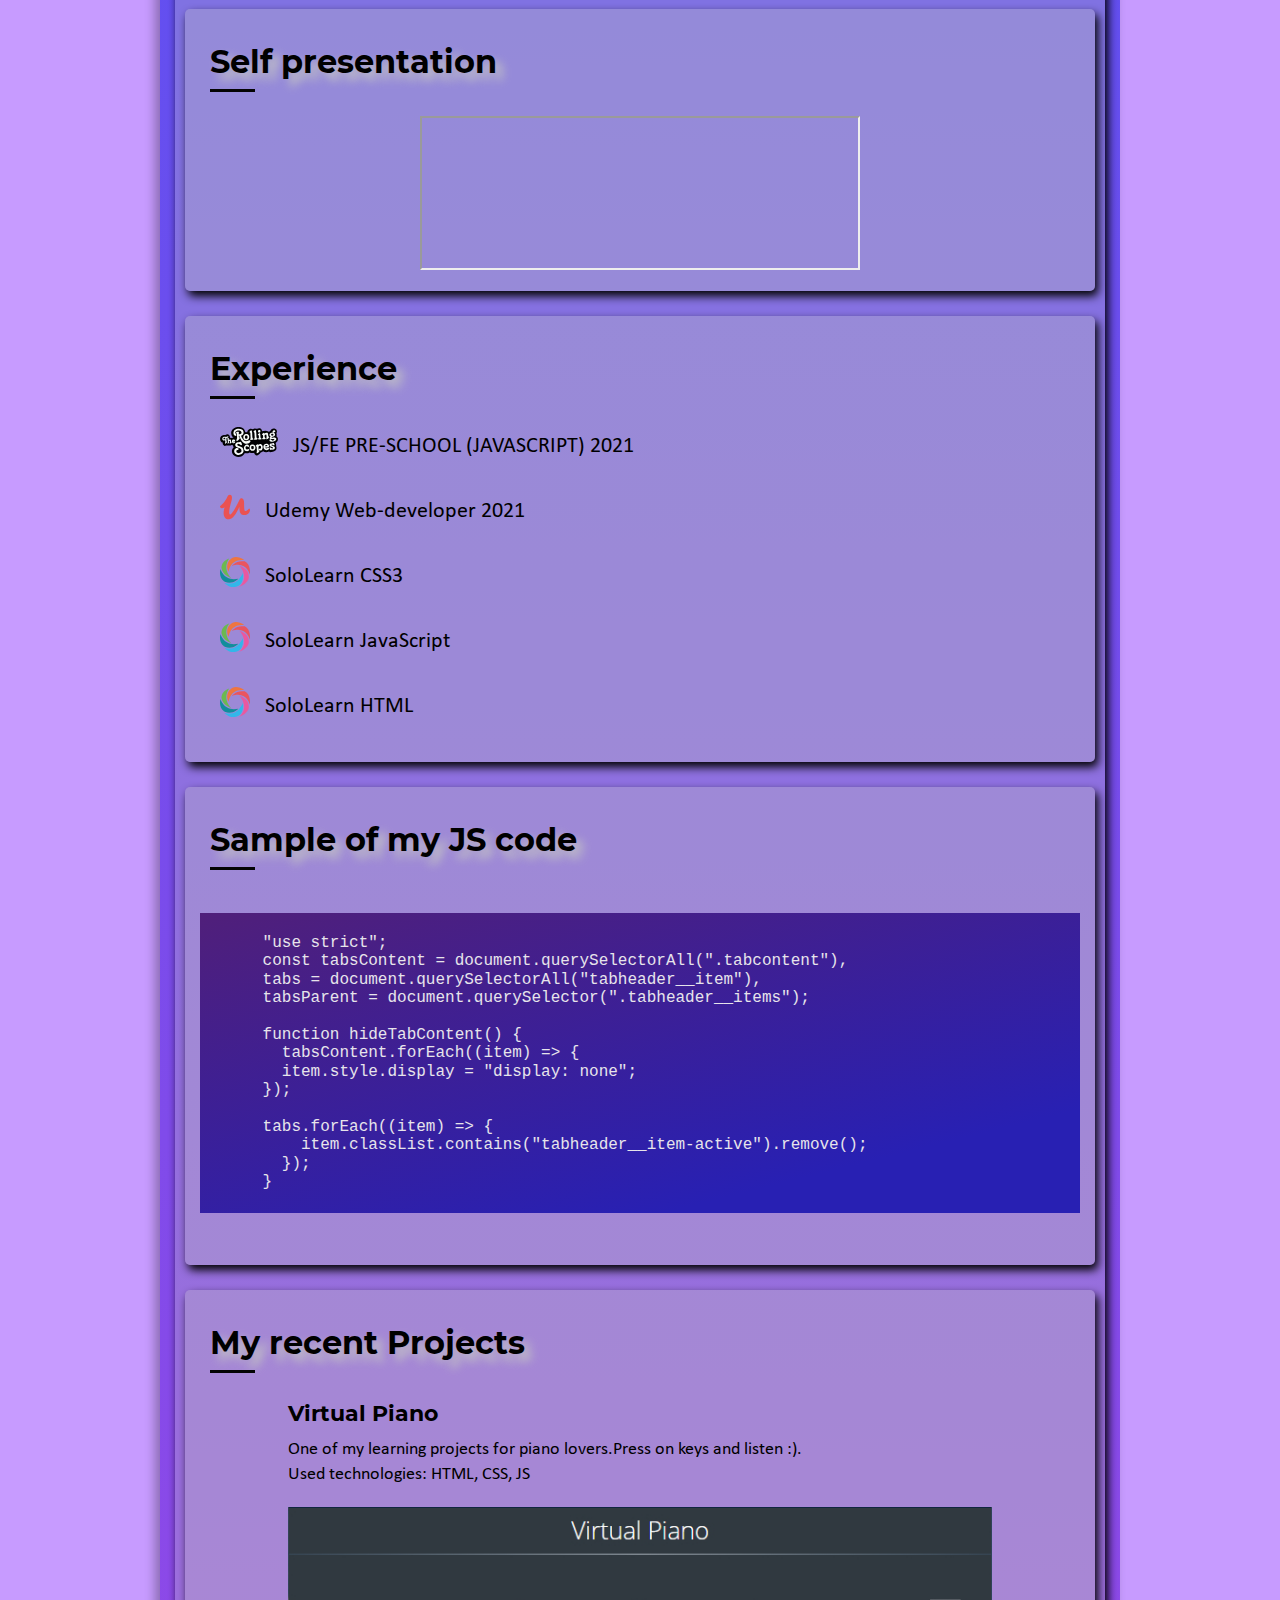
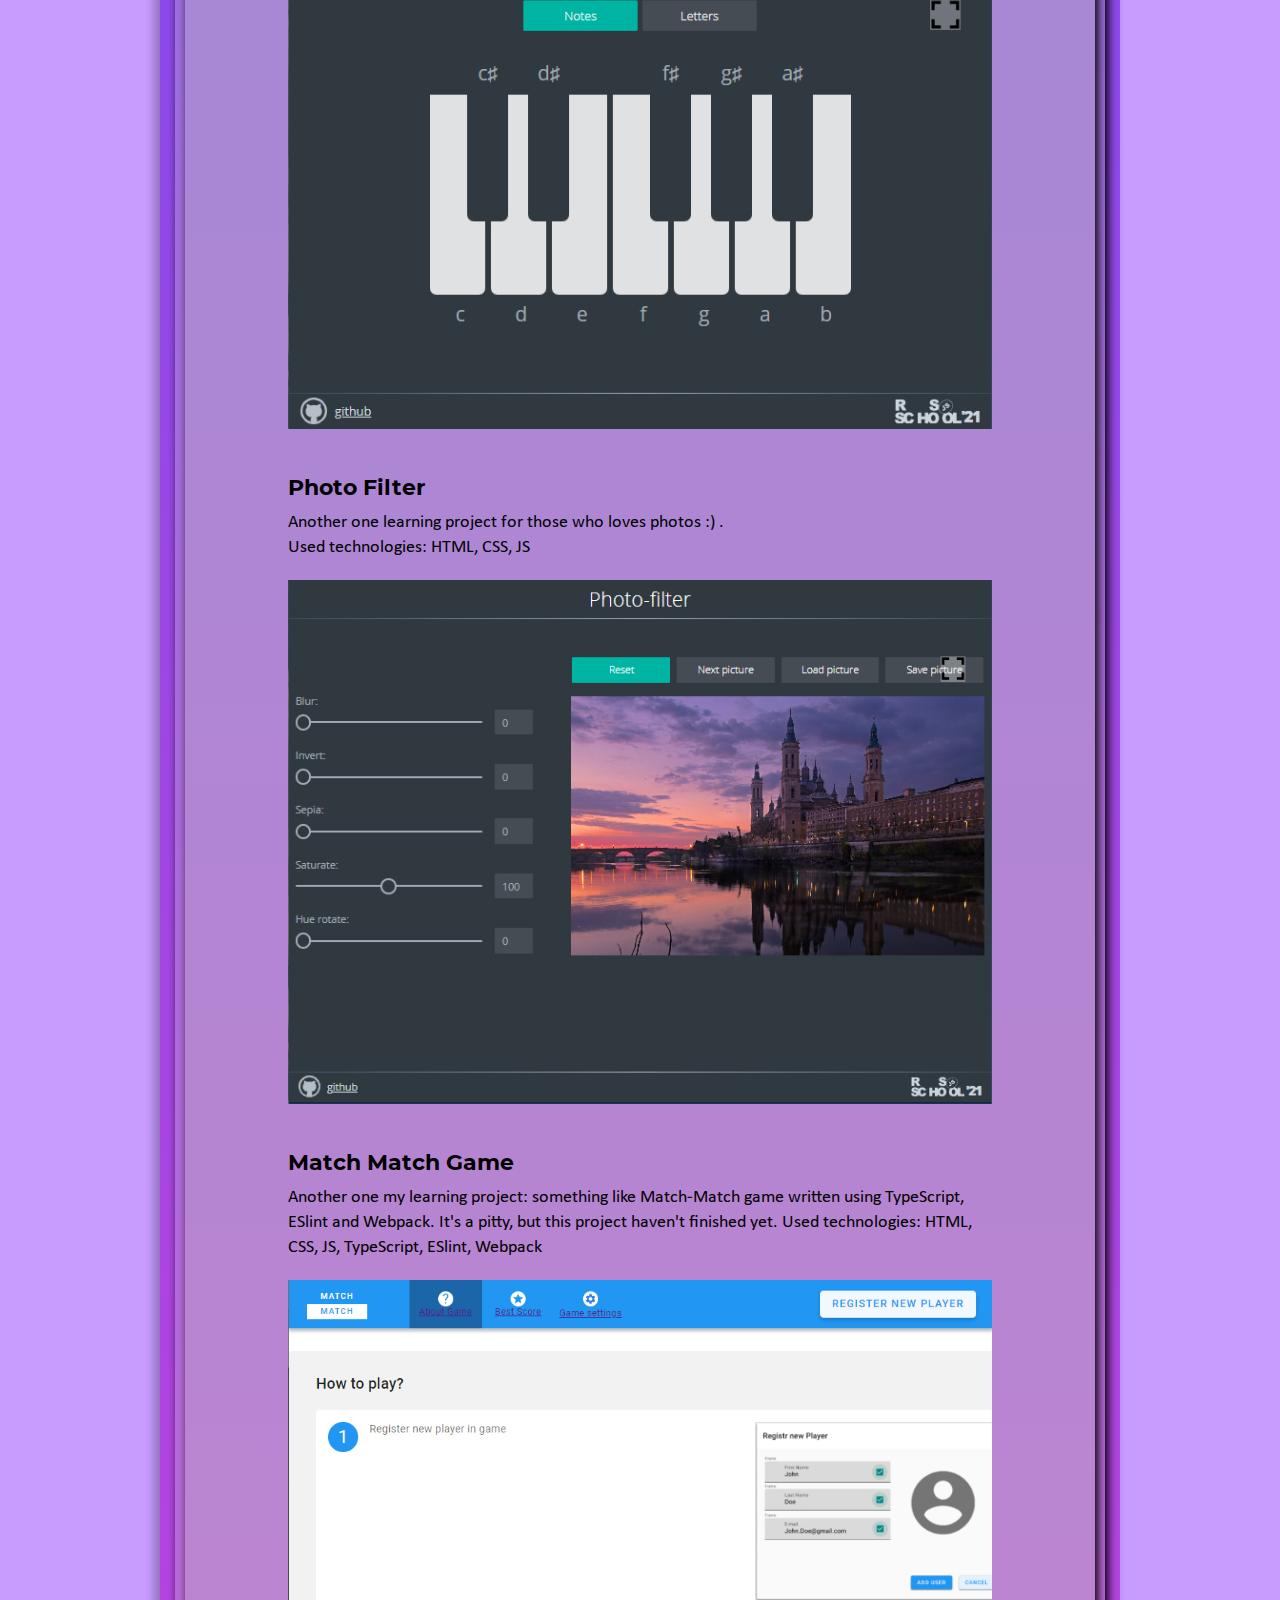
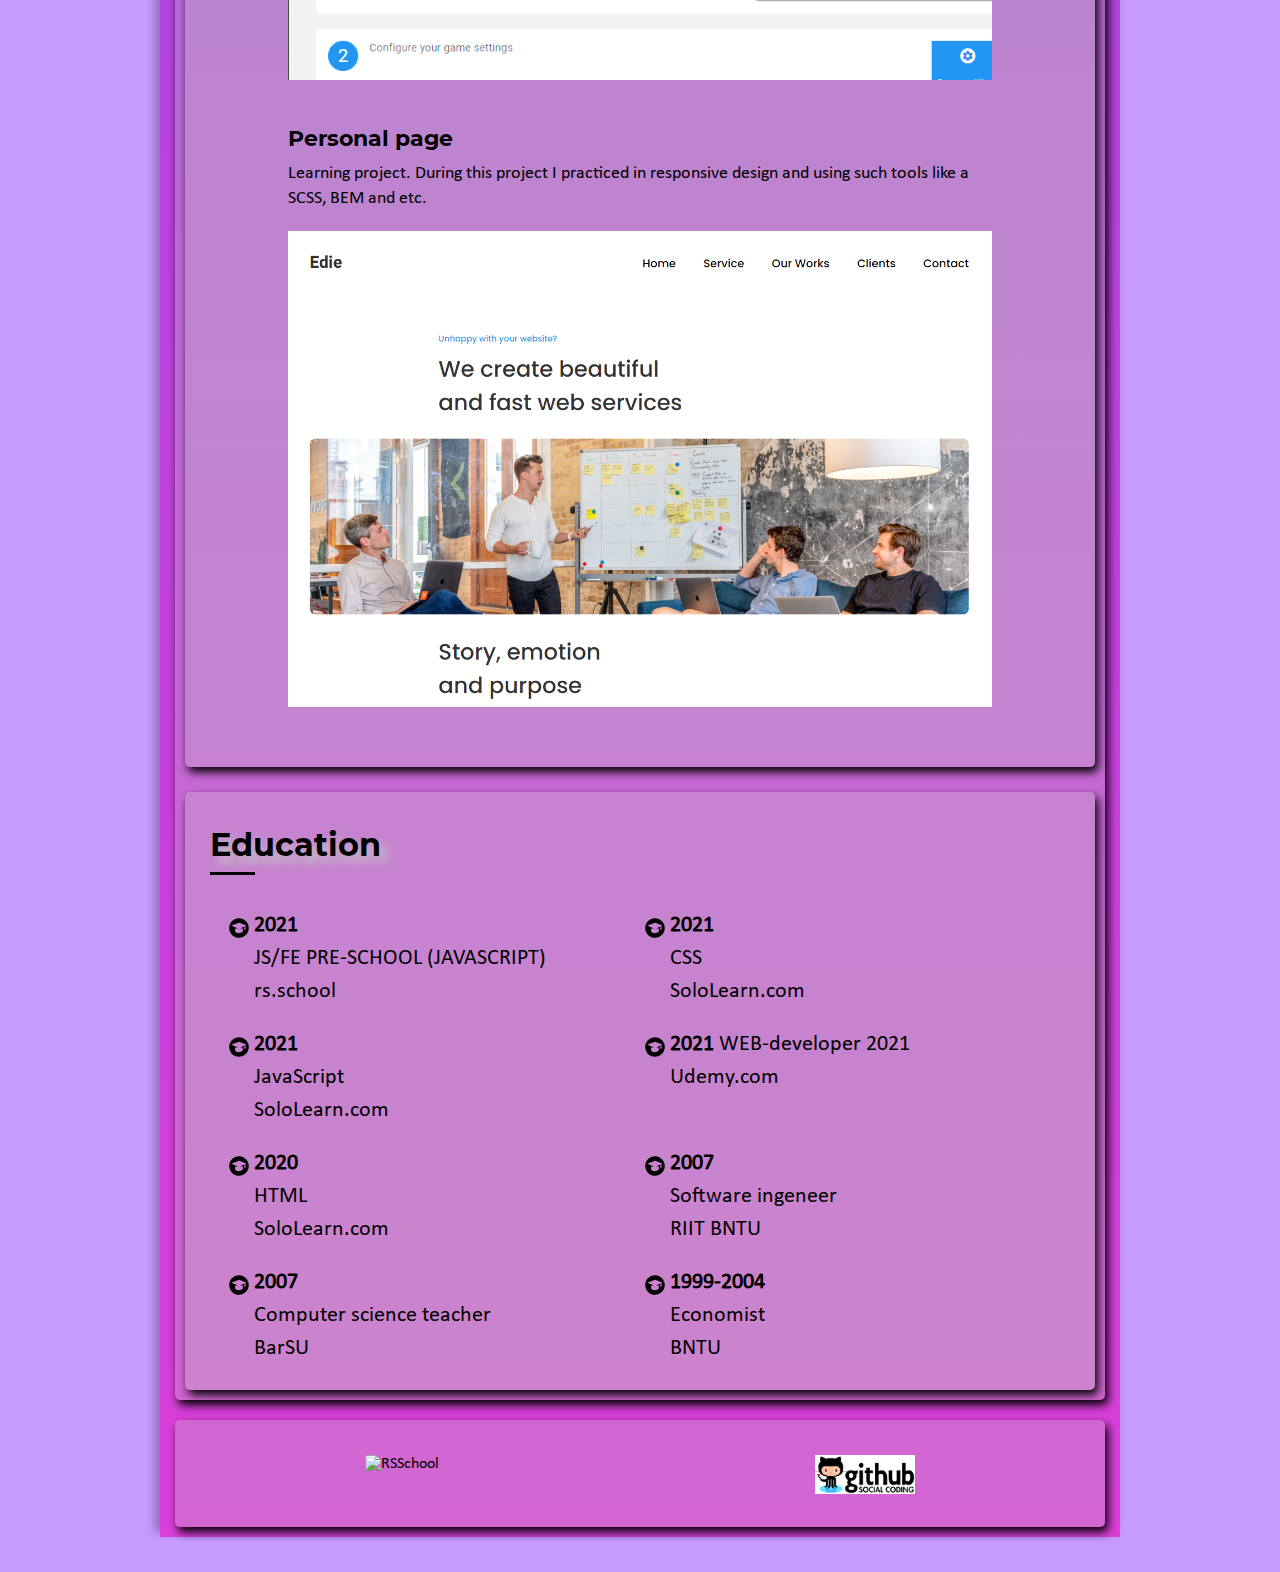
==== commit 0faf20e1: "Merge 978783556d4f3dd41e07e0d9fb0367f7fe865272 into b06aa7e73a8f7d7e7321d69f782a5c2820150c3c" ====
--- a/index.html
+++ b/index.html
@@ -1,459 +1,494 @@
- <!DOCTYPE html>
- <html lang="en">
- <head>
- <meta charset="UTF-8">
- <meta http-equiv="X-UA-Compatible" content="IE=edge">
- <meta name="viewport" content="width=device-width, initial-scale=1.0">
- <link rel="stylesheet" href="css/fonts.css">
- <link rel="stylesheet" href="css/normalize.css">
- <link rel="stylesheet" href="css/style.css">
- <link rel="stylesheet" href="css/gradient-dark.min.css">
- <title>Curriculum Vitae</title>
- </head>
- <body>
- <div class="content">
- <header class="header block">
- <div class="header__logo logo">
- <div class="logo__logo" id="home">CV</div>
- <div class="logo__wrapper">
- <div class="logo__text">urriculum</div>
- <div class="logo__text">itae</div>
- </div>
- </div>
- <div class="header__wrapper">
- <h1 class="cv__name">Davydau Aliaksei</h1>
- <div class="cv__position">WEB-developer</div>
- </div>
- <div class="burger">
- <div class="burger__line" id="up"></div>
- <div class="burger__line" id="mid"></div>
- <div class="burger__line" id="down"></div>
- </div>
- <div class="layer hide">
- <nav class="nav">
- <ul class="nav-menu menu">
- <li class="menu__item">
- <a href="#about" class="menu__link">About</a>
- </li>
- <li class="menu__item">
- <a href="#contacts" class="menu__link">Contacts</a>
- </li>
- <li class="menu__item">
- <a href="#skills" class="menu__link">Skills</a>
- </li>
- <li class="menu__item">
- <a href="#lang" class="menu__link">Languages</a>
- </li>
- <li class="menu__item">
- <a href="#video" class="menu__link">Self-presentation</a>
- </li>
- <li class="menu__item">
- <a href="#exp" class="menu__link">Experience</a>
- </li>
- <li class="menu__item">
- <a href="#sample" class="menu__link">Sample of my code</a>
- </li>
- <li class="menu__item">
- <a href="#projects" class="menu__link">My projects</a>
- </li>
- <li class="menu__item">
- <a href="#edu" class="menu__link">Education</a>
- </li>
- </ul>
- </nav>
- </div>
- </header>
- <div class="content__wrapper">
- <main class="main block">
- <section class="about block" id="about">
- <h2>About</h2>
- <div class="about__wrapper">
- <div class="about__photo block">
- <figure>
- <img
- src="./assets/img/photo.jpg"
- alt="candidate photo"
- class="photo">
- <figcaption>HI, there! It's me!</figcaption>
- </figure>
- </div>
- <div class="about__text block">
- Life is short. So I want to try so many thing as I can.
- Programming is one of them. Because I see it like a Star Gate to
- the new World of Opportunities and GREAT deals. I dream to
- become a part of Something really HUGE.
- </div>
- </div>
- </section>
- <section class="contacts block" id="contacts">
- <h2>Contacts</h2>
- <div class="contacts__content">
- <ul class="contacts__list">
- <li class="contacts__item">
- <img src="./assets/svg/contacts/mdi_call.svg" alt="Phone">
- Phone:
- <a href="callto:375293472556">+375 (29) 347 25 56</a>
- </li>
- <li class="contacts__item">
- <img
- src="./assets/svg/contacts/mdi_mail.svg"
- alt="Email">
- Email:<a href="mailto:davidoff.aleksei@gmail.com">
- davidoff.aleksei@gmail.com</a>
- </li>
- <li class="contacts__item">
- <img src="./assets/img/contacts/skype.svg" alt="skype">
- Skype: <a href="skype:pastor_ni">pastor_ni</a>
- </li>
- </ul>
- </div>
- </section>
- <section class="skills block" id="skills">
- <h2>Skills</h2>
- <ul class="skills__list">
- <li class="skills__item">
- <div class="skills__name">
- <img src="./assets/svg/skills/HTML5.svg" alt="HTML">
- HTML5
- </div>
- <div class="skills__box">
- <div class="skills__progress" id="HTML"></div>
- </div>
- </li>
- <li class="skills__item">
- <div class="skills__name">
- <img src="./assets/svg/skills/css3.svg" alt="CSS"> CSS3
- </div>
- <div class="skills__box">
- <div class="skills__progress" id="CSS"></div>
- </div>
- </li>
- <li class="skills__item">
- <div class="skills__name">
- <img
- src="./assets/svg/skills/javascript.svg"
- alt="JavaScript">
- JavaScript
- </div>
- <div class="skills__box">
- <div class="skills__progress" id="JS"></div>
- </div>
- </li>
- <li class="skills__item">
- <div class="skills__name">
- <img src="./assets/svg/skills/git.svg" alt="git"> GIT
- </div>
- <div class="skills__box">
- <div class="skills__progress" id="GIT"></div>
- </div>
- </li>
- <li class="skills__item">
- <div class="skills__name">
- <img
- src="./assets/svg/skills/typescript-icon.svg"
- alt="TypeSript">
- TypeScript
- </div>
- <div class="skills__box">
- <div class="skills__progress" id="TS"></div>
- </div>
- </li>
- <li class="skills__item">
- <div class="skills__name">
- <img src="./assets/svg/skills/react-1.svg" alt="react">
- React
- </div>
- <div class="skills__box">
- <div class="skills__progress" id="REACT"></div>
- </div>
- </li>
- <li class="skills__item">
- <div class="skills__name">
- <img src="./assets/svg/skills/sass-1.svg" alt="SCSS">
- SCSS
- </div>
- <div class="skills__box">
- <div class="skills__progress" id="SCSS"></div>
- </div>
- </li>
- <li class="skills__item">
- <div class="skills__name">
- <img src="./assets/svg/skills/sb.png" alt="StoryBook">
- StoryBook
- </div>
- <div class="skills__box">
- <div class="skills__progress" id="SB"></div>
- </div>
- </li>
- </ul>
- </section>
- <section class="lang block" id="lang">
- <h2 class="lang">Languages</h2>
- <ul class="lang__list">
- <li class="lang__item">
- <div class="lang__name">English A2</div>
- <div class="lang__box">
- <div class="lang__progress" id="eng"></div>
- </div>
- </li>
- <li class="lang__item">
- <div class="lang__name">Russian Native</div>
- <div class="lang__box">
- <div class="lang__progress" id="rus"></div>
- </div>
- </li>
- <li class="lang__item">
- <div class="lang__name">Belorussian B2</div>
- <div class="lang__box">
- <div class="lang__progress" id="by"></div>
- </div>
- </li>
- </ul>
- </section>
- <div class="video block" id="video">
- <h2>Self presentation</h2>
- <div class="video__wrapper">
- <iframe
- src="https://www.youtube.com/embed/jfCwBzYRBTM"
- title="YouTube video player"
- allow="accelerometer; autoplay; clipboard-write; encrypted-media; gyroscope; picture-in-picture"
- allowfullscreen
- class="video__player">
- </iframe>
- </div>
- </div>
- <section class="exp block" id="exp">
- <h2>Experience</h2>
- <ul class="exp__list">
- <li class="exp__item">
- <div class="exp__logo">
- <a href="https://app.rs.school/certificate/i8wdu89i">
- <img
- src="./assets/svg/exp/RSSchool.svg"
- alt="Rolling Scopes School">
- </a>
- </div>
- <div class="exp__descr">
- <a href="https://app.rs.school/certificate/i8wdu89i">
- JS/FE PRE-SCHOOL (JAVASCRIPT) 2021</a>
- </div>
- </li>
- <li class="exp__item">
- <div class="exp__logo">
- <a
- href="https://www.udemy.com/certificate/UC-ecabe547-5f24-4ce6-9151-622a8b818168/">
- <img src="./assets/svg/exp/udemy-icon.svg" alt="Udemy"></a>
- </div>
- <div class="exp__descr">
- <a
- href="https://www.udemy.com/certificate/UC-ecabe547-5f24-4ce6-9151-622a8b818168/">Udemy Web-developer 2021</a>
- </div>
- </li>
- <li class="exp__item">
- <div class="exp__logo">
- <a
- href="https://www.sololearn.com/Certificate/1023-1454521/jpg/">
- <img src="./assets/svg/exp/sololearn.svg" alt="SoloLearn"></a>
- </div>
- <div class="exp__descr">
- <a
- href="https://www.sololearn.com/Certificate/1023-1454521/jpg/">
- SoloLearn CSS3</a>
- </div>
- </li>
- <li class="exp__item">
- <div class="exp__logo">
- <a
- href="https://www.sololearn.com/certificates/course/en/1454521/1024/landscape/png">
- <img src="./assets/svg/exp/sololearn.svg" alt="SoloLearn"></a>
- </div>
- <div class="exp__descr">
- <a
- href="https://www.sololearn.com/certificates/course/en/1454521/1024/landscape/png">
- SoloLearn JavaScript</a>
- </div>
- </li>
- <li class="exp__item">
- <div class="exp__logo">
- <a
- href="https://www.sololearn.com/Certificate/1014-1454521/jpg/">
- <img src="./assets/svg/exp/sololearn.svg" alt="SoloLearn"></a>
- </div>
- <div class="exp__descr">
- <a
- href="https://www.sololearn.com/Certificate/1014-1454521/jpg/">
- SoloLearn HTML</a>
- </div>
- </li>
- </ul>
- </section>
- <section class="example block" id="sample">
- <h2>Sample of my JS code</h2>
- <div class="my-code">
- <pre>
- <code class="hljs">
- "use strict";
- const tabsContent = document.querySelectorAll(".tabcontent"),
- tabs = document.querySelectorAll("tabheader__item"),
- tabsParent = document.querySelector(".tabheader__items");
- function hideTabContent() {
- tabsContent.forEach((item)=&gt;{
- item.style.display = "display: none";
- });
- tabs.forEach((item)=&gt;{
- item.classList.contains("tabheader__item-active").remove();
- });
- }
- </code>
- </pre>
- </div>
- </section>
- <section class="projects block" id="projects">
- <h2>My recent Projects</h2>
- <div class="project__card">
- <h3 class="project__name">Virtual Piano</h3>
- <div class="project__descr">
- One of my learning projects for piano lovers.Press on keys and
- listen :).<br>
- Used technologies: HTML, CSS, JS
- </div>
- <div class="project__screenshot">
- <a
- href="https://rolling-scopes-school.github.io/davidoff-a-JSFE2021Q1/virtual-piano/">
- <img
- src="./assets/img/projects/vp.png"
- alt="virtual piano"
- class="project__img">
- </a>
- </div>
- </div>
- <div class="project__card">
- <h3 class="project__name">Photo Filter</h3>
- <div class="project__descr">
- Another one learning project for those who loves photos :) .
- <br>
- Used technologies: HTML, CSS, JS
- </div>
- <div class="project__screenshot">
- <a
- href="https://rolling-scopes-school.github.io/davidoff-a-JSFE2021Q1/photo-filter/">
- <img
- src="./assets/img/projects/pf.png"
- alt="Photo Filter"
- class="project__img">
- </a>
- </div>
- </div>
- <div class="project__card">
- <h3 class="project__name">Match Match Game</h3>
- <div class="project__descr">
- Another one my learning project: something like Match-Match game
- written using TypeScript, ESlint and Webpack. It's a pitty, but
- this project haven't finished yet. Used technologies: HTML, CSS,
- JS, TypeScript, ESlint, Webpack
- </div>
- <div class="project__screenshot">
- <a href="https://ecstatic-almeida-055f6e.netlify.app/">
- <img
- src="./assets/img/projects/match.png"
- alt="online store pulse"
- class="project__img">
- </a>
- </div>
- </div>
- <div class="project__card">
- <h3 class="project__name">Personal page</h3>
- <div class="project__descr">
- Learning project. During this project I practiced in responsive
- design and using such tools like a SCSS, BEM and etc.
- </div>
- <div class="project__screenshot">
- <a href="https://edies-page-davidoff-a.netlify.app/">
- <img
- src="./assets/img/projects/ep.png"
- alt="personal page"
- class="project__img">
- </a>
- </div>
- </div>
- </section>
- <section class="edu block" id="edu">
- <h2>Education</h2>
- <ul class="edu__list">
- <li class="edu__item">
- <span>2021</span> <br>
- JS/FE PRE-SCHOOL (JAVASCRIPT) <br>
- <a href="https://rs.school/">rs.school</a>
- </li>
- <li class="edu__item">
- <span>2021</span> <br>
- CSS <br>
- <a href="https://SoloLearn.com">SoloLearn.com</a>
- </li>
- <li class="edu__item">
- <span>2021</span> <br>
- JavaScript <br>
- <a href="https://SoloLearn.com">SoloLearn.com</a>
- </li>
- <li class="edu__item">
- <span>2021</span>
- WEB-developer 2021 <br>
- <a href="https://udemy.com">Udemy.com</a>
- </li>
- <li class="edu__item">
- <span>2020</span><br>
- HTML <br>
- <a href="https://SoloLearn.com">SoloLearn.com</a>
- </li>
- <li class="edu__item">
- <span>2007</span><br>
- Software ingeneer <br>
- RIIT BNTU
- </li>
- <li class="edu__item">
- <span>2007</span><br>
- Computer science teacher <br>
- <a href="https://barsu.by/">BarSU</a>
- </li>
- <li class="edu__item">
- <span>1999-2004</span><br>
- Economist <br>
- <a href="https://www.bntu.by/">BNTU</a>
- </li>
- </ul>
- </section>
- </main>
- </div>
- <footer class="footer block">
- <div class="footer__wrapper">
- <div class="social">
- <a href="https://rs.school/js/">
- <img
- src="https://rs.school/images/rs_school_js.svg"
- alt="RSSchool">
- </a>
- </div>
- <div class="social">
- <a href="https://github.com/davidoff-a">
- <img
- src="./assets/img/github.png"
- alt="github davidoff profile">
- </a>
- </div>
- </div>
- </footer>
- </div>
- <div class="back hide">
- <a href="#home">
- <img src="./assets/img/up-arrow.png" alt="arrow">
- </a>
- </div>
- <script src="https://cdnjs.cloudflare.com/ajax/libs/highlight.js/11.2.0/highlight.min.js"></script>
- <!-- and it's easy to individually load additional languages -->
- <script src="https://cdnjs.cloudflare.com/ajax/libs/highlight.js/11.2.0/languages/go.min.js"></script>
- <script>
- hljs.highlightAll();
- </script>
- <script src="./js/app.js"></script>
- </body>
- </html>+<!DOCTYPE html>
+<html lang="en">
+  <head>
+    <meta charset="UTF-8" />
+    <meta http-equiv="X-UA-Compatible" content="IE=edge" />
+    <meta name="viewport" content="width=device-width, initial-scale=1.0" />
+    <link rel="stylesheet" href="css/fonts.css" />
+    <link rel="stylesheet" href="css/normalize.css" />
+    <link rel="stylesheet" href="css/style.css" />
+    <link rel="stylesheet" href="css/gradient-dark.min.css" />
+    <title>Curriculum Vitae</title>
+  </head>
+
+  <body>
+    <div class="content">
+      <header class="header block">
+        <div class="header__logo logo">
+          <div class="logo__logo" id="home">CV</div>
+          <div class="logo__wrapper">
+            <div class="logo__text">urriculum</div>
+            <div class="logo__text">itae</div>
+          </div>
+        </div>
+        <div class="header__wrapper">
+          <h1 class="cv__name">Davydau Aliaksei</h1>
+          <div class="cv__position">WEB-developer</div>
+        </div>
+        <div class="burger">
+          <div class="burger__line" id="up"></div>
+          <div class="burger__line" id="mid"></div>
+          <div class="burger__line" id="down"></div>
+        </div>
+        <div class="layer hide">
+          <nav class="nav">
+            <ul class="nav-menu menu">
+              <li class="menu__item">
+                <a href="#about" class="menu__link">About</a>
+              </li>
+              <li class="menu__item">
+                <a href="#contacts" class="menu__link">Contacts</a>
+              </li>
+              <li class="menu__item">
+                <a href="#skills" class="menu__link">Skills</a>
+              </li>
+              <li class="menu__item">
+                <a href="#lang" class="menu__link">Languages</a>
+              </li>
+              <li class="menu__item">
+                <a href="#video" class="menu__link">Self-presentation</a>
+              </li>
+              <li class="menu__item">
+                <a href="#exp" class="menu__link">Experience</a>
+              </li>
+              <li class="menu__item">
+                <a href="#sample" class="menu__link">Sample of my code</a>
+              </li>
+              <li class="menu__item">
+                <a href="#projects" class="menu__link">My projects</a>
+              </li>
+              <li class="menu__item">
+                <a href="#edu" class="menu__link">Education</a>
+              </li>
+            </ul>
+          </nav>
+        </div>
+      </header>
+      <div class="content__wrapper">
+        <main class="main block">
+          <section class="about block" id="about">
+            <h2>About</h2>
+            <div class="about__wrapper">
+              <div class="about__photo block">
+                <figure>
+                  <img
+                    src="./assets/img/photo.jpg"
+                    alt="candidate photo"
+                    class="photo"
+                  />
+                  <figcaption>HI, there! It's me!</figcaption>
+                </figure>
+              </div>
+              <div class="about__text block">
+                Life is short. So I want to try so many thing as I can.
+                Programming is one of them. Because I see it like a Star Gate to
+                the new World of Opportunities and GREAT deals. I dream to
+                become a part of Something really HUGE.
+              </div>
+            </div>
+          </section>
+          <section class="contacts block" id="contacts">
+            <h2>Contacts</h2>
+            <div class="contacts__content">
+              <ul class="contacts__list">
+                <li class="contacts__item">
+                  <img src="./assets/svg/contacts/mdi_call.svg" alt="Phone" />
+                  Phone:
+                  <a href="callto:375293472556">+375 (29) 347 25 56</a>
+                </li>
+                <li class="contacts__item">
+                  <img
+                    src="./assets/svg/contacts/mdi_mail.svg"
+                    alt="Email"
+                  />Email:<a href="mailto:davidoff.aleksei@gmail.com"
+                    >davidoff.aleksei@gmail.com</a
+                  >
+                </li>
+                <li class="contacts__item">
+                  <img src="./assets/img/contacts/skype.svg" alt="skype" />
+                  Skype: <a href="skype:pastor_ni">pastor_ni</a>
+                </li>
+              </ul>
+            </div>
+          </section>
+          <section class="skills block" id="skills">
+            <h2>Skills</h2>
+            <ul class="skills__list">
+              <li class="skills__item">
+                <div class="skills__name">
+                  <img src="./assets/svg/skills/HTML5.svg" alt="HTML" />
+                  HTML5
+                </div>
+                <div class="skills__box">
+                  <div class="skills__progress" id="HTML"></div>
+                </div>
+              </li>
+              <li class="skills__item">
+                <div class="skills__name">
+                  <img src="./assets/svg/skills/css3.svg" alt="CSS" /> CSS3
+                </div>
+                <div class="skills__box">
+                  <div class="skills__progress" id="CSS"></div>
+                </div>
+              </li>
+              <li class="skills__item">
+                <div class="skills__name">
+                  <img
+                    src="./assets/svg/skills/javascript.svg"
+                    alt="JavaScript"
+                  />
+                  JavaScript
+                </div>
+                <div class="skills__box">
+                  <div class="skills__progress" id="JS"></div>
+                </div>
+              </li>
+              <li class="skills__item">
+                <div class="skills__name">
+                  <img src="./assets/svg/skills/git.svg" alt="git" /> GIT
+                </div>
+                <div class="skills__box">
+                  <div class="skills__progress" id="GIT"></div>
+                </div>
+              </li>
+              <li class="skills__item">
+                <div class="skills__name">
+                  <img
+                    src="./assets/svg/skills/typescript-icon.svg"
+                    alt="TypeSript"
+                  />
+                  TypeScript
+                </div>
+                <div class="skills__box">
+                  <div class="skills__progress" id="TS"></div>
+                </div>
+              </li>
+              <li class="skills__item">
+                <div class="skills__name">
+                  <img src="./assets/svg/skills/react-1.svg" alt="react" />
+                  React
+                </div>
+                <div class="skills__box">
+                  <div class="skills__progress" id="REACT"></div>
+                </div>
+              </li>
+              <li class="skills__item">
+                <div class="skills__name">
+                  <img src="./assets/svg/skills/sass-1.svg" alt="SCSS" />
+                  SCSS
+                </div>
+                <div class="skills__box">
+                  <div class="skills__progress" id="SCSS"></div>
+                </div>
+              </li>
+              <li class="skills__item">
+                <div class="skills__name">
+                  <img src="./assets/svg/skills/sb.png" alt="StoryBook" />
+                  StoryBook
+                </div>
+                <div class="skills__box">
+                  <div class="skills__progress" id="SB"></div>
+                </div>
+              </li>
+            </ul>
+          </section>
+          <section class="lang block" id="lang">
+            <h2 class="lang">Languages</h2>
+            <ul class="lang__list">
+              <li class="lang__item">
+                <div class="lang__name">English A2</div>
+                <div class="lang__box">
+                  <div class="lang__progress" id="eng"></div>
+                </div>
+              </li>
+              <li class="lang__item">
+                <div class="lang__name">Russian Native</div>
+                <div class="lang__box">
+                  <div class="lang__progress" id="rus"></div>
+                </div>
+              </li>
+              <li class="lang__item">
+                <div class="lang__name">Belorussian B2</div>
+                <div class="lang__box">
+                  <div class="lang__progress" id="by"></div>
+                </div>
+              </li>
+            </ul>
+          </section>
+          <div class="video block" id="video">
+            <h2>Self presentation</h2>
+            <div class="video__wrapper">
+              <iframe
+                src="https://www.youtube.com/embed/jfCwBzYRBTM"
+                title="YouTube video player"
+                allow="accelerometer; autoplay; clipboard-write; encrypted-media; gyroscope; picture-in-picture"
+                allowfullscreen
+                class="video__player"
+              ></iframe>
+            </div>
+          </div>
+          <section class="exp block" id="exp">
+            <h2>Experience</h2>
+            <ul class="exp__list">
+              <li class="exp__item">
+                <div class="exp__logo">
+                  <a href="https://app.rs.school/certificate/i8wdu89i">
+                    <img
+                      src="./assets/svg/exp/RSSchool.svg"
+                      alt="Rolling Scopes School"
+                    />
+                  </a>
+                </div>
+                <div class="exp__descr">
+                  <a href="https://app.rs.school/certificate/i8wdu89i">
+                    JS/FE PRE-SCHOOL (JAVASCRIPT) 2021</a
+                  >
+                </div>
+              </li>
+              <li class="exp__item">
+                <div class="exp__logo">
+                  <a
+                    href="https://www.udemy.com/certificate/UC-ecabe547-5f24-4ce6-9151-622a8b818168/"
+                  >
+                    <img src="./assets/svg/exp/udemy-icon.svg" alt="Udemy"
+                  /></a>
+                </div>
+                <div class="exp__descr">
+                  <a
+                    href="https://www.udemy.com/certificate/UC-ecabe547-5f24-4ce6-9151-622a8b818168/"
+                    >Udemy Web-developer 2021</a
+                  >
+                </div>
+              </li>
+              <li class="exp__item">
+                <div class="exp__logo">
+                  <a
+                    href="https://www.sololearn.com/Certificate/1023-1454521/jpg/"
+                  >
+                    <img src="./assets/svg/exp/sololearn.svg" alt="SoloLearn"
+                  /></a>
+                </div>
+                <div class="exp__descr">
+                  <a
+                    href="https://www.sololearn.com/Certificate/1023-1454521/jpg/"
+                  >
+                    SoloLearn CSS3</a
+                  >
+                </div>
+              </li>
+              <li class="exp__item">
+                <div class="exp__logo">
+                  <a
+                    href="https://www.sololearn.com/certificates/course/en/1454521/1024/landscape/png"
+                  >
+                    <img src="./assets/svg/exp/sololearn.svg" alt="SoloLearn"
+                  /></a>
+                </div>
+                <div class="exp__descr">
+                  <a
+                    href="https://www.sololearn.com/certificates/course/en/1454521/1024/landscape/png"
+                  >
+                    SoloLearn JavaScript</a
+                  >
+                </div>
+              </li>
+              <li class="exp__item">
+                <div class="exp__logo">
+                  <a
+                    href="https://www.sololearn.com/Certificate/1014-1454521/jpg/"
+                  >
+                    <img src="./assets/svg/exp/sololearn.svg" alt="SoloLearn"
+                  /></a>
+                </div>
+                <div class="exp__descr">
+                  <a
+                    href="https://www.sololearn.com/Certificate/1014-1454521/jpg/"
+                  >
+                    SoloLearn HTML</a
+                  >
+                </div>
+              </li>
+            </ul>
+          </section>
+          <section class="example block" id="sample">
+            <h2>Sample of my JS code</h2>
+            <div class="my-code">
+              <pre>
+  <code class="hljs">
+      "use strict";
+      const tabsContent = document.querySelectorAll(".tabcontent"),
+      tabs = document.querySelectorAll("tabheader__item"),
+      tabsParent = document.querySelector(".tabheader__items");
+      
+      function hideTabContent() {
+        tabsContent.forEach((item) => {
+        item.style.display = "display: none";
+      });
+      
+      tabs.forEach((item) => {
+          item.classList.contains("tabheader__item-active").remove();
+        });
+      }
+  </code>
+  </pre>
+            </div>
+          </section>
+          <section class="projects block" id="projects">
+            <h2>My recent Projects</h2>
+            <div class="project__card">
+              <h3 class="project__name">Virtual Piano</h3>
+              <div class="project__descr">
+                One of my learning projects for piano lovers.Press on keys and
+                listen :). <br />
+                Used technologies: HTML, CSS, JS
+              </div>
+              <div class="project__screenshot">
+                <a
+                  href="https://rolling-scopes-school.github.io/davidoff-a-JSFE2021Q1/virtual-piano/
+"
+                >
+                  <img
+                    src="./assets/img/projects/vp.png"
+                    alt="virtual piano"
+                    class="project__img"
+                  />
+                </a>
+              </div>
+            </div>
+            <div class="project__card">
+              <h3 class="project__name">Photo Filter</h3>
+              <div class="project__descr">
+                Another one learning project for those who loves photos :) .
+                <br />
+                Used technologies: HTML, CSS, JS
+              </div>
+              <div class="project__screenshot">
+                <a
+                  href="https://rolling-scopes-school.github.io/davidoff-a-JSFE2021Q1/photo-filter/"
+                >
+                  <img
+                    src="./assets/img/projects/pf.png"
+                    alt="Photo Filter"
+                    class="project__img"
+                  />
+                </a>
+              </div>
+            </div>
+            <div class="project__card">
+              <h3 class="project__name">Match Match Game</h3>
+              <div class="project__descr">
+                Another one my learning project: something like Match-Match game
+                written using TypeScript, ESlint and Webpack. It's a pitty, but
+                this project haven't finished yet. Used technologies: HTML, CSS,
+                JS, TypeScript, ESlint, Webpack
+              </div>
+              <div class="project__screenshot">
+                <a href="https://ecstatic-almeida-055f6e.netlify.app/">
+                  <img
+                    src="./assets/img/projects/match.png"
+                    alt="online store pulse"
+                    class="project__img"
+                  />
+                </a>
+              </div>
+            </div>
+            <div class="project__card">
+              <h3 class="project__name">Personal page</h3>
+              <div class="project__descr">
+                Learning project. During this project I practiced in responsive
+                design and using such tools like a SCSS, BEM and etc.
+              </div>
+              <div class="project__screenshot">
+                <a href="https://edies-page-davidoff-a.netlify.app/">
+                  <img
+                    src="./assets/img/projects/ep.png"
+                    alt="personal page"
+                    class="project__img"
+                  />
+                </a>
+              </div>
+            </div>
+          </section>
+          <section class="edu block" id="edu">
+            <h2>Education</h2>
+            <ul class="edu__list">
+              <li class="edu__item">
+                <span>2021</span> <br />
+                JS/FE PRE-SCHOOL (JAVASCRIPT) <br />
+                <a href="https://rs.school/">rs.school</a>
+              </li>
+              <li class="edu__item">
+                <span>2021</span> <br />
+                CSS <br />
+                <a href="SoloLearn.com">SoloLearn.com</a>
+              </li>
+              <li class="edu__item">
+                <span>2021</span> <br />
+                JavaScript <br />
+                <a href="SoloLearn.com">SoloLearn.com</a>
+              </li>
+              <li class="edu__item">
+                <span>2021</span>
+                WEB-developer 2021 <br />
+                <a href="udemy.com">Udemy.com</a>
+              </li>
+              <li class="edu__item">
+                <span>2020</span><br />
+                HTML <br />
+                <a href="SoloLearn.com">SoloLearn.com</a>
+              </li>
+              <li class="edu__item">
+                <span>2007</span><br />
+                Software ingeneer <br />
+                RIIT BNTU
+              </li>
+              <li class="edu__item">
+                <span>2007</span><br />
+                Computer science teacher <br />
+                <a href="https://barsu.by/">BarSU</a>
+              </li>
+              <li class="edu__item">
+                <span>1999-2004</span><br />
+                Economist <br />
+                <a href="http://www.bntu.by/">BNTU</a>
+              </li>
+            </ul>
+          </section>
+        </main>
+      </div>
+
+      <footer class="footer block">
+        <div class="footer__wrapper">
+          <div class="social">
+            <a href="https://rs.school/js/">
+              <img
+                src="https://rs.school/images/rs_school_js.svg"
+                alt="RSSchool"
+              />
+            </a>
+          </div>
+          <div class="social">
+            <a href="https://github.com/davidoff-a">
+              <img
+                src="./assets/img/github.png"
+                alt="github davidoff profile"
+              />
+            </a>
+          </div>
+        </div>
+      </footer>
+    </div>
+    <div class="back hide">
+      <a href="#home">
+        <img src="./assets/img/up-arrow.png" alt="arrow" />
+      </a>
+    </div>
+    <script src="https://cdnjs.cloudflare.com/ajax/libs/highlight.js/11.2.0/highlight.min.js"></script>
+    <!-- and it's easy to individually load additional languages -->
+    <script src="https://cdnjs.cloudflare.com/ajax/libs/highlight.js/11.2.0/languages/go.min.js"></script>
+    <script>
+      hljs.highlightAll();
+    </script>
+    <script src="./js/app.js"></script>
+  </body>
+</html>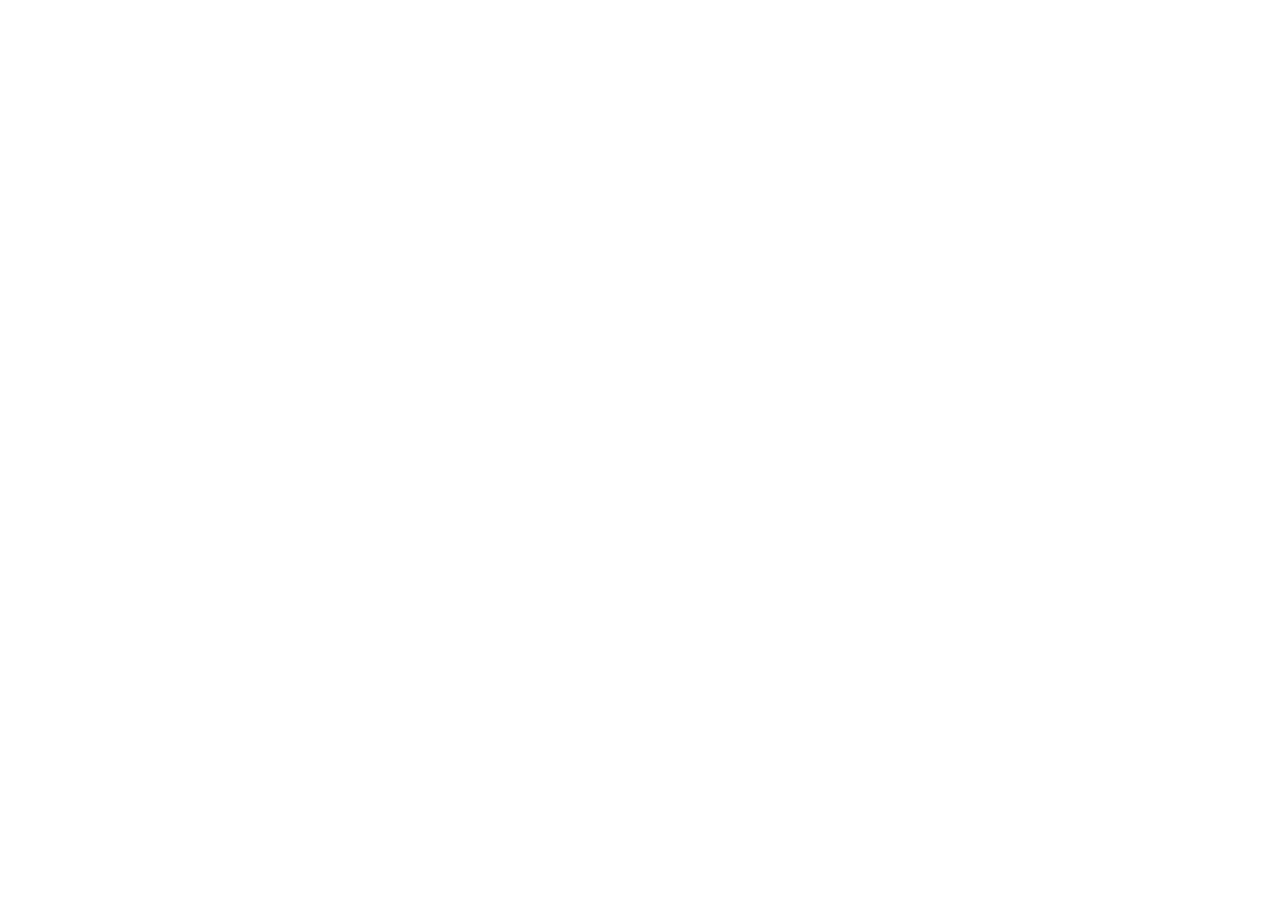
==== commit fc95f9c7: "init: initial commit" ====
--- a/index.html
+++ b/index.html
@@ -1,494 +1,14 @@
-<!DOCTYPE html>
-<html lang="en">
-  <head>
-    <meta charset="UTF-8" />
-    <meta http-equiv="X-UA-Compatible" content="IE=edge" />
-    <meta name="viewport" content="width=device-width, initial-scale=1.0" />
-    <link rel="stylesheet" href="css/fonts.css" />
-    <link rel="stylesheet" href="css/normalize.css" />
-    <link rel="stylesheet" href="css/style.css" />
-    <link rel="stylesheet" href="css/gradient-dark.min.css" />
-    <title>Curriculum Vitae</title>
-  </head>
-
-  <body>
-    <div class="content">
-      <header class="header block">
-        <div class="header__logo logo">
-          <div class="logo__logo" id="home">CV</div>
-          <div class="logo__wrapper">
-            <div class="logo__text">urriculum</div>
-            <div class="logo__text">itae</div>
-          </div>
-        </div>
-        <div class="header__wrapper">
-          <h1 class="cv__name">Davydau Aliaksei</h1>
-          <div class="cv__position">WEB-developer</div>
-        </div>
-        <div class="burger">
-          <div class="burger__line" id="up"></div>
-          <div class="burger__line" id="mid"></div>
-          <div class="burger__line" id="down"></div>
-        </div>
-        <div class="layer hide">
-          <nav class="nav">
-            <ul class="nav-menu menu">
-              <li class="menu__item">
-                <a href="#about" class="menu__link">About</a>
-              </li>
-              <li class="menu__item">
-                <a href="#contacts" class="menu__link">Contacts</a>
-              </li>
-              <li class="menu__item">
-                <a href="#skills" class="menu__link">Skills</a>
-              </li>
-              <li class="menu__item">
-                <a href="#lang" class="menu__link">Languages</a>
-              </li>
-              <li class="menu__item">
-                <a href="#video" class="menu__link">Self-presentation</a>
-              </li>
-              <li class="menu__item">
-                <a href="#exp" class="menu__link">Experience</a>
-              </li>
-              <li class="menu__item">
-                <a href="#sample" class="menu__link">Sample of my code</a>
-              </li>
-              <li class="menu__item">
-                <a href="#projects" class="menu__link">My projects</a>
-              </li>
-              <li class="menu__item">
-                <a href="#edu" class="menu__link">Education</a>
-              </li>
-            </ul>
-          </nav>
-        </div>
-      </header>
-      <div class="content__wrapper">
-        <main class="main block">
-          <section class="about block" id="about">
-            <h2>About</h2>
-            <div class="about__wrapper">
-              <div class="about__photo block">
-                <figure>
-                  <img
-                    src="./assets/img/photo.jpg"
-                    alt="candidate photo"
-                    class="photo"
-                  />
-                  <figcaption>HI, there! It's me!</figcaption>
-                </figure>
-              </div>
-              <div class="about__text block">
-                Life is short. So I want to try so many thing as I can.
-                Programming is one of them. Because I see it like a Star Gate to
-                the new World of Opportunities and GREAT deals. I dream to
-                become a part of Something really HUGE.
-              </div>
-            </div>
-          </section>
-          <section class="contacts block" id="contacts">
-            <h2>Contacts</h2>
-            <div class="contacts__content">
-              <ul class="contacts__list">
-                <li class="contacts__item">
-                  <img src="./assets/svg/contacts/mdi_call.svg" alt="Phone" />
-                  Phone:
-                  <a href="callto:375293472556">+375 (29) 347 25 56</a>
-                </li>
-                <li class="contacts__item">
-                  <img
-                    src="./assets/svg/contacts/mdi_mail.svg"
-                    alt="Email"
-                  />Email:<a href="mailto:davidoff.aleksei@gmail.com"
-                    >davidoff.aleksei@gmail.com</a
-                  >
-                </li>
-                <li class="contacts__item">
-                  <img src="./assets/img/contacts/skype.svg" alt="skype" />
-                  Skype: <a href="skype:pastor_ni">pastor_ni</a>
-                </li>
-              </ul>
-            </div>
-          </section>
-          <section class="skills block" id="skills">
-            <h2>Skills</h2>
-            <ul class="skills__list">
-              <li class="skills__item">
-                <div class="skills__name">
-                  <img src="./assets/svg/skills/HTML5.svg" alt="HTML" />
-                  HTML5
-                </div>
-                <div class="skills__box">
-                  <div class="skills__progress" id="HTML"></div>
-                </div>
-              </li>
-              <li class="skills__item">
-                <div class="skills__name">
-                  <img src="./assets/svg/skills/css3.svg" alt="CSS" /> CSS3
-                </div>
-                <div class="skills__box">
-                  <div class="skills__progress" id="CSS"></div>
-                </div>
-              </li>
-              <li class="skills__item">
-                <div class="skills__name">
-                  <img
-                    src="./assets/svg/skills/javascript.svg"
-                    alt="JavaScript"
-                  />
-                  JavaScript
-                </div>
-                <div class="skills__box">
-                  <div class="skills__progress" id="JS"></div>
-                </div>
-              </li>
-              <li class="skills__item">
-                <div class="skills__name">
-                  <img src="./assets/svg/skills/git.svg" alt="git" /> GIT
-                </div>
-                <div class="skills__box">
-                  <div class="skills__progress" id="GIT"></div>
-                </div>
-              </li>
-              <li class="skills__item">
-                <div class="skills__name">
-                  <img
-                    src="./assets/svg/skills/typescript-icon.svg"
-                    alt="TypeSript"
-                  />
-                  TypeScript
-                </div>
-                <div class="skills__box">
-                  <div class="skills__progress" id="TS"></div>
-                </div>
-              </li>
-              <li class="skills__item">
-                <div class="skills__name">
-                  <img src="./assets/svg/skills/react-1.svg" alt="react" />
-                  React
-                </div>
-                <div class="skills__box">
-                  <div class="skills__progress" id="REACT"></div>
-                </div>
-              </li>
-              <li class="skills__item">
-                <div class="skills__name">
-                  <img src="./assets/svg/skills/sass-1.svg" alt="SCSS" />
-                  SCSS
-                </div>
-                <div class="skills__box">
-                  <div class="skills__progress" id="SCSS"></div>
-                </div>
-              </li>
-              <li class="skills__item">
-                <div class="skills__name">
-                  <img src="./assets/svg/skills/sb.png" alt="StoryBook" />
-                  StoryBook
-                </div>
-                <div class="skills__box">
-                  <div class="skills__progress" id="SB"></div>
-                </div>
-              </li>
-            </ul>
-          </section>
-          <section class="lang block" id="lang">
-            <h2 class="lang">Languages</h2>
-            <ul class="lang__list">
-              <li class="lang__item">
-                <div class="lang__name">English A2</div>
-                <div class="lang__box">
-                  <div class="lang__progress" id="eng"></div>
-                </div>
-              </li>
-              <li class="lang__item">
-                <div class="lang__name">Russian Native</div>
-                <div class="lang__box">
-                  <div class="lang__progress" id="rus"></div>
-                </div>
-              </li>
-              <li class="lang__item">
-                <div class="lang__name">Belorussian B2</div>
-                <div class="lang__box">
-                  <div class="lang__progress" id="by"></div>
-                </div>
-              </li>
-            </ul>
-          </section>
-          <div class="video block" id="video">
-            <h2>Self presentation</h2>
-            <div class="video__wrapper">
-              <iframe
-                src="https://www.youtube.com/embed/jfCwBzYRBTM"
-                title="YouTube video player"
-                allow="accelerometer; autoplay; clipboard-write; encrypted-media; gyroscope; picture-in-picture"
-                allowfullscreen
-                class="video__player"
-              ></iframe>
-            </div>
-          </div>
-          <section class="exp block" id="exp">
-            <h2>Experience</h2>
-            <ul class="exp__list">
-              <li class="exp__item">
-                <div class="exp__logo">
-                  <a href="https://app.rs.school/certificate/i8wdu89i">
-                    <img
-                      src="./assets/svg/exp/RSSchool.svg"
-                      alt="Rolling Scopes School"
-                    />
-                  </a>
-                </div>
-                <div class="exp__descr">
-                  <a href="https://app.rs.school/certificate/i8wdu89i">
-                    JS/FE PRE-SCHOOL (JAVASCRIPT) 2021</a
-                  >
-                </div>
-              </li>
-              <li class="exp__item">
-                <div class="exp__logo">
-                  <a
-                    href="https://www.udemy.com/certificate/UC-ecabe547-5f24-4ce6-9151-622a8b818168/"
-                  >
-                    <img src="./assets/svg/exp/udemy-icon.svg" alt="Udemy"
-                  /></a>
-                </div>
-                <div class="exp__descr">
-                  <a
-                    href="https://www.udemy.com/certificate/UC-ecabe547-5f24-4ce6-9151-622a8b818168/"
-                    >Udemy Web-developer 2021</a
-                  >
-                </div>
-              </li>
-              <li class="exp__item">
-                <div class="exp__logo">
-                  <a
-                    href="https://www.sololearn.com/Certificate/1023-1454521/jpg/"
-                  >
-                    <img src="./assets/svg/exp/sololearn.svg" alt="SoloLearn"
-                  /></a>
-                </div>
-                <div class="exp__descr">
-                  <a
-                    href="https://www.sololearn.com/Certificate/1023-1454521/jpg/"
-                  >
-                    SoloLearn CSS3</a
-                  >
-                </div>
-              </li>
-              <li class="exp__item">
-                <div class="exp__logo">
-                  <a
-                    href="https://www.sololearn.com/certificates/course/en/1454521/1024/landscape/png"
-                  >
-                    <img src="./assets/svg/exp/sololearn.svg" alt="SoloLearn"
-                  /></a>
-                </div>
-                <div class="exp__descr">
-                  <a
-                    href="https://www.sololearn.com/certificates/course/en/1454521/1024/landscape/png"
-                  >
-                    SoloLearn JavaScript</a
-                  >
-                </div>
-              </li>
-              <li class="exp__item">
-                <div class="exp__logo">
-                  <a
-                    href="https://www.sololearn.com/Certificate/1014-1454521/jpg/"
-                  >
-                    <img src="./assets/svg/exp/sololearn.svg" alt="SoloLearn"
-                  /></a>
-                </div>
-                <div class="exp__descr">
-                  <a
-                    href="https://www.sololearn.com/Certificate/1014-1454521/jpg/"
-                  >
-                    SoloLearn HTML</a
-                  >
-                </div>
-              </li>
-            </ul>
-          </section>
-          <section class="example block" id="sample">
-            <h2>Sample of my JS code</h2>
-            <div class="my-code">
-              <pre>
-  <code class="hljs">
-      "use strict";
-      const tabsContent = document.querySelectorAll(".tabcontent"),
-      tabs = document.querySelectorAll("tabheader__item"),
-      tabsParent = document.querySelector(".tabheader__items");
-      
-      function hideTabContent() {
-        tabsContent.forEach((item) => {
-        item.style.display = "display: none";
-      });
-      
-      tabs.forEach((item) => {
-          item.classList.contains("tabheader__item-active").remove();
-        });
-      }
-  </code>
-  </pre>
-            </div>
-          </section>
-          <section class="projects block" id="projects">
-            <h2>My recent Projects</h2>
-            <div class="project__card">
-              <h3 class="project__name">Virtual Piano</h3>
-              <div class="project__descr">
-                One of my learning projects for piano lovers.Press on keys and
-                listen :). <br />
-                Used technologies: HTML, CSS, JS
-              </div>
-              <div class="project__screenshot">
-                <a
-                  href="https://rolling-scopes-school.github.io/davidoff-a-JSFE2021Q1/virtual-piano/
-"
-                >
-                  <img
-                    src="./assets/img/projects/vp.png"
-                    alt="virtual piano"
-                    class="project__img"
-                  />
-                </a>
-              </div>
-            </div>
-            <div class="project__card">
-              <h3 class="project__name">Photo Filter</h3>
-              <div class="project__descr">
-                Another one learning project for those who loves photos :) .
-                <br />
-                Used technologies: HTML, CSS, JS
-              </div>
-              <div class="project__screenshot">
-                <a
-                  href="https://rolling-scopes-school.github.io/davidoff-a-JSFE2021Q1/photo-filter/"
-                >
-                  <img
-                    src="./assets/img/projects/pf.png"
-                    alt="Photo Filter"
-                    class="project__img"
-                  />
-                </a>
-              </div>
-            </div>
-            <div class="project__card">
-              <h3 class="project__name">Match Match Game</h3>
-              <div class="project__descr">
-                Another one my learning project: something like Match-Match game
-                written using TypeScript, ESlint and Webpack. It's a pitty, but
-                this project haven't finished yet. Used technologies: HTML, CSS,
-                JS, TypeScript, ESlint, Webpack
-              </div>
-              <div class="project__screenshot">
-                <a href="https://ecstatic-almeida-055f6e.netlify.app/">
-                  <img
-                    src="./assets/img/projects/match.png"
-                    alt="online store pulse"
-                    class="project__img"
-                  />
-                </a>
-              </div>
-            </div>
-            <div class="project__card">
-              <h3 class="project__name">Personal page</h3>
-              <div class="project__descr">
-                Learning project. During this project I practiced in responsive
-                design and using such tools like a SCSS, BEM and etc.
-              </div>
-              <div class="project__screenshot">
-                <a href="https://edies-page-davidoff-a.netlify.app/">
-                  <img
-                    src="./assets/img/projects/ep.png"
-                    alt="personal page"
-                    class="project__img"
-                  />
-                </a>
-              </div>
-            </div>
-          </section>
-          <section class="edu block" id="edu">
-            <h2>Education</h2>
-            <ul class="edu__list">
-              <li class="edu__item">
-                <span>2021</span> <br />
-                JS/FE PRE-SCHOOL (JAVASCRIPT) <br />
-                <a href="https://rs.school/">rs.school</a>
-              </li>
-              <li class="edu__item">
-                <span>2021</span> <br />
-                CSS <br />
-                <a href="SoloLearn.com">SoloLearn.com</a>
-              </li>
-              <li class="edu__item">
-                <span>2021</span> <br />
-                JavaScript <br />
-                <a href="SoloLearn.com">SoloLearn.com</a>
-              </li>
-              <li class="edu__item">
-                <span>2021</span>
-                WEB-developer 2021 <br />
-                <a href="udemy.com">Udemy.com</a>
-              </li>
-              <li class="edu__item">
-                <span>2020</span><br />
-                HTML <br />
-                <a href="SoloLearn.com">SoloLearn.com</a>
-              </li>
-              <li class="edu__item">
-                <span>2007</span><br />
-                Software ingeneer <br />
-                RIIT BNTU
-              </li>
-              <li class="edu__item">
-                <span>2007</span><br />
-                Computer science teacher <br />
-                <a href="https://barsu.by/">BarSU</a>
-              </li>
-              <li class="edu__item">
-                <span>1999-2004</span><br />
-                Economist <br />
-                <a href="http://www.bntu.by/">BNTU</a>
-              </li>
-            </ul>
-          </section>
-        </main>
-      </div>
-
-      <footer class="footer block">
-        <div class="footer__wrapper">
-          <div class="social">
-            <a href="https://rs.school/js/">
-              <img
-                src="https://rs.school/images/rs_school_js.svg"
-                alt="RSSchool"
-              />
-            </a>
-          </div>
-          <div class="social">
-            <a href="https://github.com/davidoff-a">
-              <img
-                src="./assets/img/github.png"
-                alt="github davidoff profile"
-              />
-            </a>
-          </div>
-        </div>
-      </footer>
-    </div>
-    <div class="back hide">
-      <a href="#home">
-        <img src="./assets/img/up-arrow.png" alt="arrow" />
-      </a>
-    </div>
-    <script src="https://cdnjs.cloudflare.com/ajax/libs/highlight.js/11.2.0/highlight.min.js"></script>
-    <!-- and it's easy to individually load additional languages -->
-    <script src="https://cdnjs.cloudflare.com/ajax/libs/highlight.js/11.2.0/languages/go.min.js"></script>
-    <script>
-      hljs.highlightAll();
-    </script>
-    <script src="./js/app.js"></script>
-  </body>
+<!DOCTYPE html>
+<html lang="en">
+<head>
+  <meta charset="UTF-8">
+  <meta name="viewport"
+        content="width=device-width, user-scalable=no, initial-scale=1.0, maximum-scale=1.0, minimum-scale=1.0">
+  <meta http-equiv="X-UA-Compatible" content="ie=edge">
+  <title>CV</title>
+</head>
+<body>
+
+
+</body>
 </html>